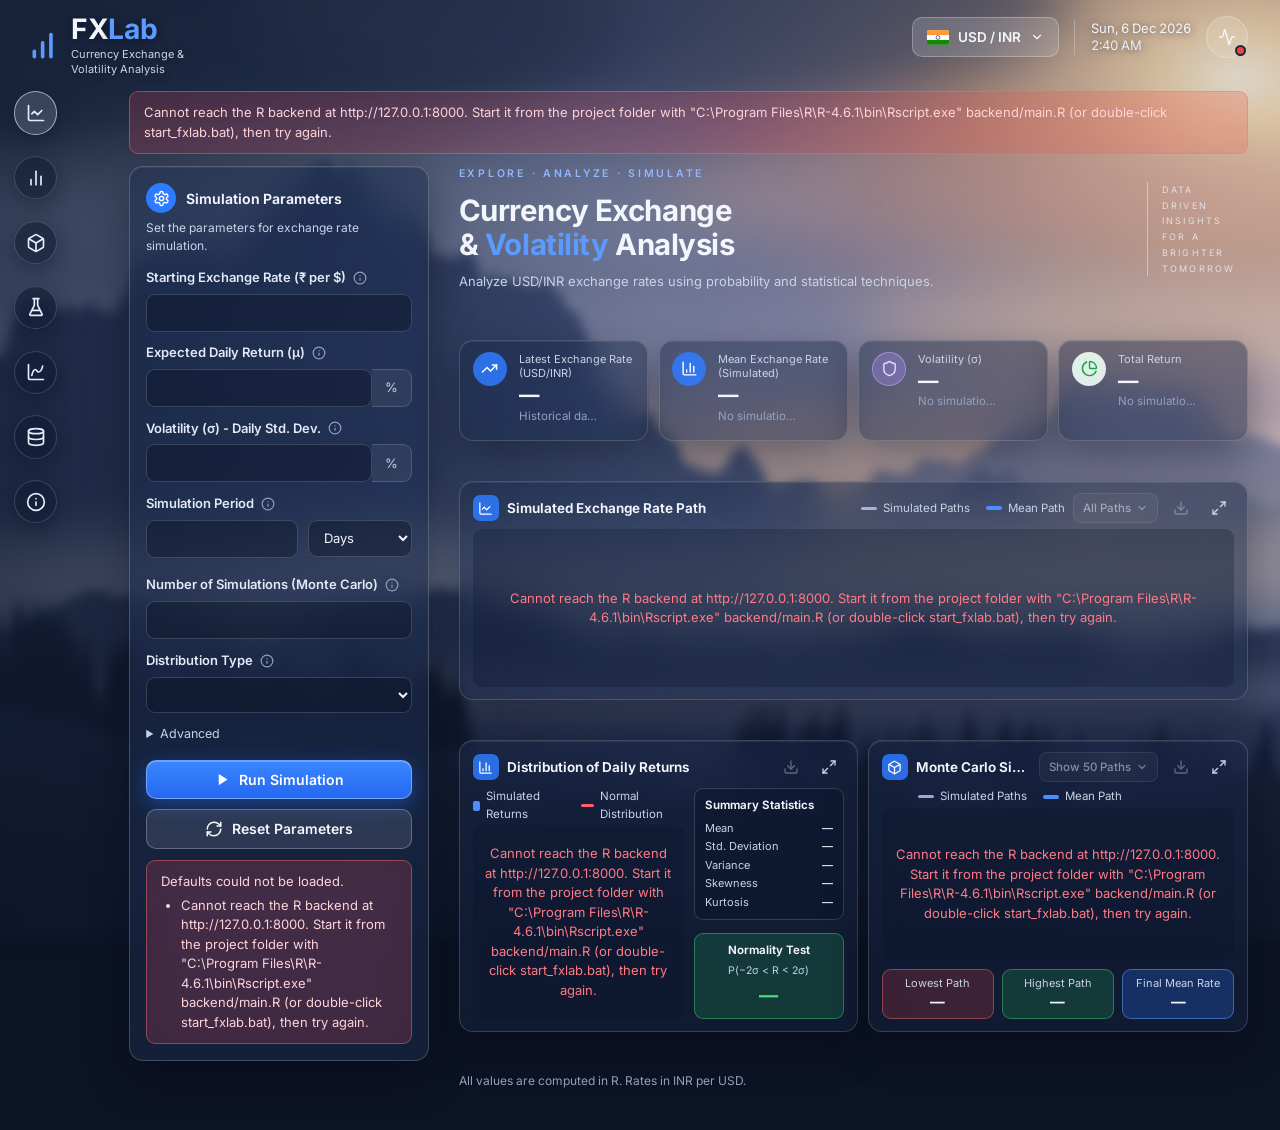
==== frontend/index.html @ 9099bd3c "first commit" ====
<!DOCTYPE html>
<html lang="en">
<head>
  <meta charset="utf-8">
  <meta name="viewport" content="width=device-width, initial-scale=1">
  <title>FXLab · USD/INR Analysis</title>
  <meta name="description" content="FXLab - Currency Exchange Rate and Volatility Analysis Using R">
  <link rel="preload" href="assets/fonts/inter-latin-wght-normal.woff2" as="font" type="font/woff2" crossorigin>
  <link rel="stylesheet" href="style.css">
</head>
<body>
  <div class="backdrop-scene" aria-hidden="true"></div>
  <a class="skip-link" href="#main">Skip to content</a>

  <!-- ===================== TOP BAR ===================== -->
  <header class="topbar">
    <a class="brand" href="#/dashboard" aria-label="FXLab dashboard">
      <svg class="icon brand-mark" aria-hidden="true"><use href="assets/icons.svg#i-chart-no-axes-column-increasing"/></svg>
      <span class="brand-text">
        <span class="brand-name">FX<span class="accent">Lab</span></span>
        <span class="brand-sub">Currency Exchange &amp;<br>Volatility Analysis</span>
      </span>
    </a>
    <div class="topbar-tools">
      <div class="popover-wrap">
        <button class="pill" type="button" id="pair-button" aria-expanded="false" aria-controls="pair-pop">
          <svg class="flag" viewBox="0 0 30 20" aria-hidden="true">
            <rect width="30" height="20" rx="2" fill="#fff"/><rect width="30" height="6.67" fill="#ff9933"/>
            <rect y="13.33" width="30" height="6.67" fill="#138808"/><circle cx="15" cy="10" r="2.6" fill="none" stroke="#000080" stroke-width="0.8"/>
          </svg>
          <span>USD / INR</span>
          <svg class="icon icon-sm" aria-hidden="true"><use href="assets/icons.svg#i-chevron-down"/></svg>
        </button>
        <div class="popover glass" id="pair-pop" hidden>
          <p class="popover-title">Currency pair: USD / INR</p>
          <p>FXLab analyses the U.S. dollar – Indian rupee rate (rupees per dollar). It is the only pair available.</p>
          <p id="pair-data-note">Data: FRED series DEXINUS (stored locally, not a live feed).</p>
          <a class="link" href="#/historical">Manage historical data →</a>
        </div>
      </div>
      <div class="clock" aria-label="Current date and time">
        <span id="clock-date">—</span>
        <span id="clock-time">—</span>
      </div>
      <div class="popover-wrap">
        <button class="avatar" type="button" id="status-button" aria-expanded="false" aria-controls="status-pop"
                aria-label="R backend status: checking">
          <svg class="icon" aria-hidden="true"><use href="assets/icons.svg#i-activity"/></svg>
          <span class="status-dot" aria-hidden="true"></span>
        </button>
        <div class="popover glass popover-right" id="status-pop" hidden>
          <p class="popover-title" id="status-title">Checking the R backend…</p>
          <p id="status-detail">All statistics are computed by R through the Plumber API.</p>
          <p class="popover-actions">
            <button class="btn btn-small" type="button" id="status-retry">Check again</button>
            <a class="link" href="/__docs__/" target="_blank" rel="noopener">API explorer</a>
          </p>
        </div>
      </div>
    </div>
  </header>

  <!-- ===================== FLOATING NAVIGATION RAIL ===================== -->
  <nav class="rail" id="app-nav" aria-label="Sections">
    <a class="rail-btn" href="#/dashboard" data-view="dashboard">
      <svg class="icon" aria-hidden="true"><use href="assets/icons.svg#i-chart-line"/></svg>
      <span class="rail-label">Exchange Rate Dashboard</span>
    </a>
    <a class="rail-btn" href="#/descriptive" data-view="descriptive distributions">
      <svg class="icon" aria-hidden="true"><use href="assets/icons.svg#i-chart-no-axes-column"/></svg>
      <span class="rail-label">Distribution Analysis</span>
    </a>
    <a class="rail-btn" href="#/monte-carlo" data-view="monte-carlo">
      <svg class="icon" aria-hidden="true"><use href="assets/icons.svg#i-box"/></svg>
      <span class="rail-label">Monte Carlo Simulation</span>
    </a>
    <a class="rail-btn" href="#/hypothesis" data-view="hypothesis">
      <svg class="icon" aria-hidden="true"><use href="assets/icons.svg#i-flask-conical"/></svg>
      <span class="rail-label">Hypothesis Testing</span>
    </a>
    <a class="rail-btn" href="#/regression" data-view="regression">
      <svg class="icon" aria-hidden="true"><use href="assets/icons.svg#i-chart-spline"/></svg>
      <span class="rail-label">Correlation &amp; Regression</span>
    </a>
    <a class="rail-btn" href="#/historical" data-view="historical">
      <svg class="icon" aria-hidden="true"><use href="assets/icons.svg#i-database"/></svg>
      <span class="rail-label">Historical Data</span>
    </a>
    <a class="rail-btn" href="#/about" data-view="about">
      <svg class="icon" aria-hidden="true"><use href="assets/icons.svg#i-info"/></svg>
      <span class="rail-label">About Project</span>
    </a>
  </nav>


  <main id="main" class="workspace" tabindex="-1">
    <div class="banner banner-error" id="global-banner" role="alert" hidden></div>

    <!-- ===================== DASHBOARD (reference composition) ===================== -->
    <section class="view view-dashboard" id="view-dashboard" data-title="Dashboard" hidden>
      <div class="hero">
        <div class="hero-text">
          <p class="eyebrow">Explore · Analyze · Simulate</p>
          <h1 class="hero-title">Currency Exchange<br>&amp; <span class="accent">Volatility</span> Analysis</h1>
          <p class="hero-sub">Analyze USD/INR exchange rates using probability and statistical techniques.</p>
        </div>
        <p class="tagline" aria-hidden="true"><span>Data</span><span>Driven</span><span>Insights</span><span>For a</span><span>Brighter</span><span>Tomorrow</span></p>
      </div>

      <!-- Simulation Parameters: part of this page only (inputs for POST /simulate). -->
      <section class="sim-params glass" id="sim-params" aria-labelledby="params-title">
        <div class="params-head">
          <span class="params-icon" aria-hidden="true"><svg class="icon"><use href="assets/icons.svg#i-settings"/></svg></span>
          <h2 id="params-title">Simulation Parameters</h2>
        </div>
        <p class="params-sub">Set the parameters for exchange rate simulation.</p>
        <form id="params-form" class="params-form" novalidate>
          <div class="field">
            <label for="sp-start_rate">Starting Exchange Rate (₹ per $)
              <button type="button" class="info" aria-label="About this input"
                      data-tip="USD/INR rate at day 0, in rupees per dollar. The default is the last observation in the dataset (not a live quote)."><svg class="icon" aria-hidden="true"><use href="assets/icons.svg#i-info"/></svg></button>
            </label>
            <input id="sp-start_rate" name="start_rate" type="number" step="any" min="0.0001" max="1000000" required>
          </div>
          <div class="field">
            <label for="sp-mu_daily_pct">Expected Daily Return (μ)
              <button type="button" class="info" aria-label="About this input"
                      data-tip="Drift of GBM in percent per trading day. The default is estimated from historical USD/INR log returns."><svg class="icon" aria-hidden="true"><use href="assets/icons.svg#i-info"/></svg></button>
            </label>
            <div class="input-group">
              <input id="sp-mu_daily_pct" name="mu_daily_pct" type="number" step="any" min="-5" max="5" required>
              <span class="suffix">%</span>
            </div>
          </div>
          <div class="field">
            <label for="sp-sigma_daily_pct">Volatility (σ) - Daily Std. Dev.
              <button type="button" class="info" aria-label="About this input"
                      data-tip="Standard deviation of daily log returns in percent per trading day (annualised volatility ≈ σ × √252)."><svg class="icon" aria-hidden="true"><use href="assets/icons.svg#i-info"/></svg></button>
            </label>
            <div class="input-group">
              <input id="sp-sigma_daily_pct" name="sigma_daily_pct" type="number" step="any" min="0" max="20" required>
              <span class="suffix">%</span>
            </div>
          </div>
          <div class="field">
            <label for="sp-period">Simulation Period
              <button type="button" class="info" aria-label="About this input"
                      data-tip="Length of each simulated path. One step is one trading day; weeks, months and years are converted to 5, 21 and 252 trading days."><svg class="icon" aria-hidden="true"><use href="assets/icons.svg#i-info"/></svg></button>
            </label>
            <div class="split">
              <input id="sp-period" name="period" type="number" step="1" min="1" max="1000" required>
              <label class="sr-only" for="sp-period_unit">Period unit</label>
              <select id="sp-period_unit" name="period_unit">
                <option value="1">Days</option>
                <option value="5">Weeks</option>
                <option value="21">Months</option>
                <option value="252">Years</option>
              </select>
            </div>
            <p class="field-hint" id="sp-period-hint"></p>
          </div>
          <div class="field">
            <label for="sp-n_paths">Number of Simulations (Monte Carlo)
              <button type="button" class="info" aria-label="About this input"
                      data-tip="Number of simulated paths (1–10,000). Every statistic uses all paths; days × paths may not exceed 5,000,000."><svg class="icon" aria-hidden="true"><use href="assets/icons.svg#i-info"/></svg></button>
            </label>
            <input id="sp-n_paths" name="n_paths" type="number" step="1" min="1" max="10000" required>
          </div>
          <div class="field">
            <label for="sp-model">Distribution Type
              <button type="button" class="info" aria-label="About this input"
                      data-tip="Distribution of the daily shocks Z in GBM: normal (classic), Student-t (heavy tails) or resampled historical USD/INR returns."><svg class="icon" aria-hidden="true"><use href="assets/icons.svg#i-info"/></svg></button>
            </label>
            <select id="sp-model" name="model"></select>
          </div>
          <div class="field" data-show-when="gbm_student_t" hidden>
            <label for="sp-t_df">Degrees of Freedom (Student-t)</label>
            <input id="sp-t_df" name="t_df" type="number" step="any" min="3" max="100">
          </div>
          <details class="advanced">
            <summary>Advanced</summary>
            <div class="field">
              <label for="sp-seed">Random Seed <span class="unit">optional, for reproducible results</span></label>
              <input id="sp-seed" name="seed" type="number" step="1" min="1" max="2147483647" placeholder="random">
            </div>
          </details>
          <div class="params-actions">
            <button class="btn btn-primary btn-block" type="submit">
              <svg class="icon" aria-hidden="true"><use href="assets/icons.svg#i-play"/></svg><span>Run Simulation</span>
            </button>
            <button class="btn btn-secondary btn-block" type="button" data-action="reset">
              <svg class="icon" aria-hidden="true"><use href="assets/icons.svg#i-refresh-cw"/></svg><span>Reset Parameters</span>
            </button>
          </div>
          <div class="params-message" id="params-message" aria-live="polite"></div>
        </form>
      </section>

      <div class="kpis" id="kpis" aria-live="polite">
        <article class="kpi glass" id="kpi-rate">
          <span class="kpi-icon tone-blue" aria-hidden="true"><svg class="icon"><use href="assets/icons.svg#i-trending-up"/></svg></span>
          <div class="kpi-body">
            <p class="kpi-label">Latest Exchange Rate (USD/INR)</p>
            <p class="kpi-value" data-kpi="value">—</p>
            <p class="kpi-sub" data-kpi="sub">Loading historical data…</p>
          </div>
          <svg class="spark" data-kpi="spark" viewBox="0 0 100 32" preserveAspectRatio="none" aria-hidden="true"></svg>
        </article>
        <article class="kpi glass" id="kpi-mean">
          <span class="kpi-icon tone-blue" aria-hidden="true"><svg class="icon"><use href="assets/icons.svg#i-chart-column"/></svg></span>
          <div class="kpi-body">
            <p class="kpi-label">Mean Exchange Rate (Simulated)</p>
            <p class="kpi-value" data-kpi="value">—</p>
            <p class="kpi-sub" data-kpi="sub">Run a simulation</p>
          </div>
          <svg class="spark" data-kpi="spark" viewBox="0 0 100 32" preserveAspectRatio="none" aria-hidden="true"></svg>
        </article>
        <article class="kpi glass" id="kpi-vol">
          <span class="kpi-icon tone-violet" aria-hidden="true"><svg class="icon"><use href="assets/icons.svg#i-shield"/></svg></span>
          <div class="kpi-body">
            <p class="kpi-label">Volatility (σ)</p>
            <p class="kpi-value" data-kpi="value">—</p>
            <p class="kpi-sub" data-kpi="sub">Run a simulation</p>
          </div>
          <svg class="spark" data-kpi="spark" viewBox="0 0 100 32" preserveAspectRatio="none" aria-hidden="true"></svg>
        </article>
        <article class="kpi glass" id="kpi-return">
          <span class="kpi-icon tone-green" aria-hidden="true"><svg class="icon"><use href="assets/icons.svg#i-chart-pie"/></svg></span>
          <div class="kpi-body">
            <p class="kpi-label">Total Return <span data-kpi="period"></span></p>
            <p class="kpi-value" data-kpi="value">—</p>
            <p class="kpi-sub" data-kpi="sub">Run a simulation</p>
          </div>
          <svg class="spark" data-kpi="spark" viewBox="0 0 100 32" preserveAspectRatio="none" aria-hidden="true"></svg>
        </article>
      </div>

      <section class="panel glass panel-main" id="panel-paths" aria-labelledby="paths-title">
        <header class="panel-head">
          <span class="panel-icon" aria-hidden="true"><svg class="icon"><use href="assets/icons.svg#i-chart-line"/></svg></span>
          <h2 id="paths-title">Simulated Exchange Rate Path</h2>
          <ul class="legend" aria-label="Legend">
            <li><span class="swatch swatch-line swatch-paths"></span>Simulated Paths</li>
            <li><span class="swatch swatch-line swatch-mean"></span>Mean Path</li>
          </ul>
          <label class="sr-only" for="paths-select">Paths drawn</label>
          <select class="chip-select" id="paths-select" disabled><option>All Paths</option></select>
          <button class="icon-btn" type="button" data-download="chart-paths" aria-label="Download chart as PNG" disabled>
            <svg class="icon" aria-hidden="true"><use href="assets/icons.svg#i-download"/></svg></button>
          <button class="icon-btn" type="button" data-expand="panel-paths" aria-label="Expand chart to full screen">
            <svg class="icon" aria-hidden="true"><use href="assets/icons.svg#i-maximize-2"/></svg></button>
        </header>
        <div class="panel-chart">
          <canvas id="chart-paths" role="img" aria-label="Simulated USD/INR paths and their mean path"></canvas>
          <div class="chart-state" data-state-for="chart-paths">Waiting for the R backend…</div>
        </div>
      </section>

      <div class="lower">
        <section class="panel glass panel-dist" id="panel-dist" aria-labelledby="dist-title">
          <header class="panel-head">
            <span class="panel-icon" aria-hidden="true"><svg class="icon"><use href="assets/icons.svg#i-chart-column"/></svg></span>
            <h2 id="dist-title">Distribution of Daily Returns</h2>
            <button class="icon-btn" type="button" data-download="chart-dist" aria-label="Download chart as PNG" disabled>
              <svg class="icon" aria-hidden="true"><use href="assets/icons.svg#i-download"/></svg></button>
            <button class="icon-btn" type="button" data-expand="panel-dist" aria-label="Expand panel to full screen">
              <svg class="icon" aria-hidden="true"><use href="assets/icons.svg#i-maximize-2"/></svg></button>
          </header>
          <div class="dist-body">
            <div class="dist-chart">
              <ul class="legend" aria-label="Legend">
                <li><span class="swatch swatch-bar"></span>Simulated Returns</li>
                <li><span class="swatch swatch-line swatch-normal"></span>Normal Distribution</li>
              </ul>
              <div class="panel-chart">
                <canvas id="chart-dist" role="img" aria-label="Histogram of simulated daily returns with a normal curve"></canvas>
                <div class="chart-state" data-state-for="chart-dist">Waiting for the R backend…</div>
              </div>
            </div>
            <div class="dist-side">
              <div class="stat-box" id="dist-stats">
                <p class="stat-box-title">Summary Statistics</p>
                <dl>
                  <div><dt>Mean</dt><dd data-stat="mean">—</dd></div>
                  <div><dt>Std. Deviation</dt><dd data-stat="sd">—</dd></div>
                  <div><dt>Variance</dt><dd data-stat="variance">—</dd></div>
                  <div><dt>Skewness</dt><dd data-stat="skewness">—</dd></div>
                  <div><dt>Kurtosis</dt><dd data-stat="kurtosis">—</dd></div>
                </dl>
              </div>
              <div class="stat-box stat-box-good" id="dist-normality">
                <p class="stat-box-title">Normality Test</p>
                <p class="stat-box-sub" data-stat="range">P(−2σ &lt; R &lt; 2σ)</p>
                <p class="stat-box-value" data-stat="share">—</p>
                <p class="stat-box-note" data-stat="note"></p>
              </div>
            </div>
          </div>
        </section>

        <section class="panel glass panel-mc" id="panel-mc" aria-labelledby="mc-title">
          <header class="panel-head">
            <span class="panel-icon" aria-hidden="true"><svg class="icon"><use href="assets/icons.svg#i-box"/></svg></span>
            <h2 id="mc-title">Monte Carlo Simulation</h2>
            <label class="sr-only" for="mc-paths-select">Paths shown</label>
            <select class="chip-select" id="mc-paths-select" disabled><option>Show 50 Paths</option></select>
            <button class="icon-btn" type="button" data-download="chart-mc" aria-label="Download chart as PNG" disabled>
              <svg class="icon" aria-hidden="true"><use href="assets/icons.svg#i-download"/></svg></button>
            <button class="icon-btn" type="button" data-expand="panel-mc" aria-label="Expand panel to full screen">
              <svg class="icon" aria-hidden="true"><use href="assets/icons.svg#i-maximize-2"/></svg></button>
          </header>
          <ul class="legend legend-inline" aria-label="Legend">
            <li><span class="swatch swatch-line swatch-paths"></span>Simulated Paths</li>
            <li><span class="swatch swatch-line swatch-mean"></span>Mean Path</li>
          </ul>
          <div class="panel-chart panel-chart-mc">
            <canvas id="chart-mc" role="img" aria-label="Sample of simulated paths with the 5–95% band and mean path"></canvas>
            <div class="chart-state" data-state-for="chart-mc">Waiting for the R backend…</div>
          </div>
          <div class="mc-cards">
            <div class="mc-card tone-red"><p>Lowest Path</p><p class="mc-value" data-mc="low">—</p></div>
            <div class="mc-card tone-green"><p>Highest Path</p><p class="mc-value" data-mc="high">—</p></div>
            <div class="mc-card tone-blue"><p>Final Mean Rate</p><p class="mc-value" data-mc="mean">—</p></div>
          </div>
        </section>
      </div>
      <p class="footnote" id="dash-footnote">All values are computed in R. Rates in INR per USD.</p>
    </section>

    <!-- ===================== DISTRIBUTION ANALYSIS: DESCRIPTIVE STATISTICS ===================== -->
    <section class="view" id="view-descriptive" data-title="Descriptive Statistics" hidden>
      <header class="page-head">
        <p class="eyebrow">Analyze · Distribution</p>
        <h1 class="page-title">Descriptive <span class="accent">Statistics</span></h1>
        <p class="page-sub">Measures of centre, spread and shape. Variance and standard deviation are <strong>sample</strong>
          statistics (divisor n − 1). Quantiles use R's default (type 7).</p>
      </header>
      <nav class="tabs" aria-label="Distribution analysis">
        <a href="#/descriptive" aria-current="page">Descriptive Statistics</a>
        <a href="#/distributions">Probability Distributions</a>
      </nav>
      <form class="panel glass form-grid" id="desc-form" novalidate>
        <fieldset class="field full">
          <legend>Data source</legend>
          <label class="inline"><input type="radio" name="source" value="historical" checked> Historical USD/INR data</label>
          <label class="inline"><input type="radio" name="source" value="custom"> Enter my own numbers</label>
        </fieldset>
        <div class="field" data-source="historical">
          <label for="desc-variable">Variable</label>
          <select id="desc-variable" name="variable">
            <option value="log_return">Daily log return (%)</option>
            <option value="simple_return">Daily simple return (%)</option>
            <option value="level">Exchange-rate level (INR per USD)</option>
          </select>
        </div>
        <div class="field" data-source="historical">
          <label for="desc-start_date">Start date</label>
          <input id="desc-start_date" name="start_date" type="date">
        </div>
        <div class="field" data-source="historical">
          <label for="desc-end_date">End date</label>
          <input id="desc-end_date" name="end_date" type="date">
        </div>
        <div class="field full" data-source="custom" hidden>
          <label for="desc-values">Values <span class="unit">separated by commas, spaces or new lines</span></label>
          <textarea id="desc-values" name="values" rows="4" placeholder="e.g. 83.1, 83.4, 83.2, 83.9, 84.0"></textarea>
        </div>
        <div class="field" data-source="custom" hidden>
          <label for="desc-data_type">The values are</label>
          <select id="desc-data_type" name="data_type">
            <option value="sample">A sample of numbers</option>
            <option value="prices">Prices / exchange rates in time order</option>
          </select>
        </div>
        <div class="actions full">
          <button class="btn btn-primary" type="submit">Calculate statistics</button>
        </div>
      </form>
      <div class="results" id="desc-results" aria-live="polite">
        <div class="empty">Choose the data and click <strong>Calculate statistics</strong>.</div>
      </div>
    </section>

    <!-- ===================== DISTRIBUTION ANALYSIS: PROBABILITY DISTRIBUTIONS ===================== -->
    <section class="view" id="view-distributions" data-title="Probability Distributions" hidden>
      <header class="page-head">
        <p class="eyebrow">Analyze · Distribution</p>
        <h1 class="page-title">Probability <span class="accent">Distributions</span></h1>
        <p class="page-sub">Density or mass function, cumulative distribution, quantiles and moments, plus a random sample
          drawn in R to compare with theory (Law of Large Numbers).</p>
      </header>
      <nav class="tabs" aria-label="Distribution analysis">
        <a href="#/descriptive">Descriptive Statistics</a>
        <a href="#/distributions" aria-current="page">Probability Distributions</a>
      </nav>
      <form class="panel glass form-grid" id="dist-form" novalidate>
        <div class="field">
          <label for="dist-distribution">Distribution</label>
          <select id="dist-distribution" name="distribution"></select>
        </div>
        <div class="field-group full" id="dist-params"></div>
        <div class="field">
          <label for="dist-query_type">Probability to calculate</label>
          <select id="dist-query_type" name="query_type">
            <option value="less_equal">P(X ≤ a)</option>
            <option value="greater">P(X &gt; a)</option>
            <option value="between">P(a ≤ X ≤ b)</option>
          </select>
        </div>
        <div class="field">
          <label for="dist-query_a">a</label>
          <input id="dist-query_a" name="query.a" type="number" step="any" value="1">
        </div>
        <div class="field" id="dist-b-field">
          <label for="dist-query_b">b</label>
          <input id="dist-query_b" name="query.b" type="number" step="any" value="2">
        </div>
        <div class="field">
          <label for="dist-quantile_p">Quantile for probability p <span class="unit">0 &lt; p &lt; 1</span></label>
          <input id="dist-quantile_p" name="quantile_p" type="number" step="any" min="0.0001" max="0.9999" value="0.95">
        </div>
        <div class="field">
          <label for="dist-sample_size">Random sample size <span class="unit">1–100,000</span></label>
          <input id="dist-sample_size" name="sample_size" type="number" step="1" min="1" max="100000" value="1000">
        </div>
        <div class="field">
          <label for="dist-seed">Random seed <span class="unit">optional</span></label>
          <input id="dist-seed" name="seed" type="number" step="1" min="1" max="2147483647" value="2026">
        </div>
        <div class="actions full">
          <button class="btn btn-primary" type="submit">Calculate</button>
        </div>
      </form>
      <div class="results" id="dist-results" aria-live="polite">
        <div class="empty">Choose a distribution and click <strong>Calculate</strong>.</div>
      </div>
    </section>

    <!-- ===================== MONTE CARLO (detailed) ===================== -->
    <section class="view" id="view-monte-carlo" data-title="Monte Carlo Simulation" hidden>
      <header class="page-head">
        <p class="eyebrow">Simulate · Monte Carlo</p>
        <h1 class="page-title">Monte Carlo <span class="accent">Simulation</span></h1>
        <p class="page-sub">A detailed look at the current simulation: percentile bands, the distribution of the final
          rate against exact GBM theory, threshold probabilities and convergence. Every statistic uses <strong>all</strong>
          paths.</p>
      </header>
      <form class="panel glass mc-toolbar" id="mc-form" novalidate>
        <p class="mc-params" id="mc-params" aria-live="polite">No simulation yet.</p>
        <div class="form-grid">
          <div class="field">
            <label for="mc-paths-drawn">Paths drawn on the chart</label>
            <select id="mc-paths-drawn" name="paths_drawn" disabled><option>—</option></select>
          </div>
          <div class="field">
            <label for="mc-threshold">Threshold rate <span class="unit">INR per USD</span></label>
            <input id="mc-threshold" name="threshold" type="number" step="any" min="0.0001" required>
          </div>
          <div class="actions">
            <button class="btn btn-primary" type="submit">Calculate probabilities</button>
          </div>
        </div>
        <p class="form-note">The simulation inputs (starting rate, drift, volatility, period, number of paths, distribution,
          seed) are set in <strong>Simulation Parameters</strong> on the <a class="link" href="#/dashboard">Exchange Rate
          Dashboard</a>. The threshold probabilities are computed by R for the same simulation (same inputs and seed).</p>
      </form>
      <div class="results" id="mc-results" aria-live="polite">
        <div class="empty">Waiting for the current simulation from R…</div>
      </div>
    </section>

    <!-- ===================== HYPOTHESIS TESTING ===================== -->
    <section class="view" id="view-hypothesis" data-title="Hypothesis Testing" hidden>
      <header class="page-head">
        <p class="eyebrow">Analyze · Inference</p>
        <h1 class="page-title">Hypothesis <span class="accent">Testing</span></h1>
        <p class="page-sub">Formal tests on USD/INR returns or your own data. "Fail to reject H<sub>0</sub>" means the data do
          not provide enough evidence against H<sub>0</sub>; it never proves that H<sub>0</sub> is true.</p>
      </header>
      <form class="panel glass form-grid" id="hyp-form" novalidate>
        <div class="field">
          <label for="hyp-test">Test</label>
          <select id="hyp-test" name="test">
            <option value="one_sample_t">One-sample t-test for the mean</option>
            <option value="confidence_interval">Confidence intervals (mean, variance, SD)</option>
            <option value="normality">Normality (Shapiro-Wilk, Jarque-Bera)</option>
            <option value="two_sample_t">Two-sample Welch t-test (compare means)</option>
            <option value="variance_equality">Equal variances (F-test, Brown-Forsythe)</option>
            <option value="autocorrelation">Autocorrelation (Ljung-Box)</option>
          </select>
        </div>
        <div class="field">
          <label for="hyp-alpha">Significance level α</label>
          <select id="hyp-alpha" name="alpha" data-number>
            <option value="0.01">0.01 (99% confidence)</option>
            <option value="0.05" selected>0.05 (95% confidence)</option>
            <option value="0.1">0.10 (90% confidence)</option>
          </select>
        </div>
        <fieldset class="field full">
          <legend>Data source</legend>
          <label class="inline"><input type="radio" name="source" value="historical" checked> Historical USD/INR data</label>
          <label class="inline"><input type="radio" name="source" value="custom"> Enter my own numbers</label>
        </fieldset>
        <div class="field" data-source="historical">
          <label for="hyp-variable">Variable</label>
          <select id="hyp-variable" name="variable">
            <option value="log_return">Daily log return (%)</option>
            <option value="simple_return">Daily simple return (%)</option>
            <option value="level">Exchange-rate level (not recommended)</option>
          </select>
        </div>
        <div class="field" data-source="historical">
          <label for="hyp-start_date">Start date</label>
          <input id="hyp-start_date" name="start_date" type="date">
        </div>
        <div class="field" data-source="historical">
          <label for="hyp-end_date">End date</label>
          <input id="hyp-end_date" name="end_date" type="date">
        </div>
        <div class="field" data-source="historical" data-tests="two_sample_t variance_equality">
          <label for="hyp-split_date">Split date <span class="unit">group 2 starts here</span></label>
          <input id="hyp-split_date" name="split_date" type="date" value="2021-01-01">
        </div>
        <div class="field full" data-source="custom" hidden>
          <label for="hyp-values">Sample <span id="hyp-values-label-suffix">values</span> <span class="unit">commas, spaces or new lines</span></label>
          <textarea id="hyp-values" name="values" rows="3" placeholder="e.g. 0.12, -0.05, 0.31, 0.02, -0.11, 0.08"></textarea>
        </div>
        <div class="field full" data-source="custom" data-tests="two_sample_t variance_equality" hidden>
          <label for="hyp-values2">Sample 2 values</label>
          <textarea id="hyp-values2" name="values2" rows="3"></textarea>
        </div>
        <div class="field" data-tests="one_sample_t">
          <label for="hyp-mu0">Hypothesised mean μ<sub>0</sub></label>
          <input id="hyp-mu0" name="mu0" type="number" step="any" value="0">
        </div>
        <div class="field" data-tests="one_sample_t two_sample_t">
          <label for="hyp-alternative">Alternative hypothesis</label>
          <select id="hyp-alternative" name="alternative">
            <option value="two.sided">Two-sided (≠)</option>
            <option value="greater">Greater than (&gt;)</option>
            <option value="less">Less than (&lt;)</option>
          </select>
        </div>
        <div class="field" data-tests="autocorrelation">
          <label for="hyp-lag">Ljung-Box lag <span class="unit">1–50</span></label>
          <input id="hyp-lag" name="lag" type="number" step="1" min="1" max="50" value="10">
        </div>
        <div class="actions full">
          <button class="btn btn-primary" type="submit">Run test</button>
        </div>
      </form>
      <div class="results" id="hyp-results" aria-live="polite">
        <div class="empty">Choose a test and click <strong>Run test</strong>.</div>
      </div>
    </section>

    <!-- ===================== CORRELATION & REGRESSION ===================== -->
    <section class="view" id="view-regression" data-title="Correlation and Regression" hidden>
      <header class="page-head">
        <p class="eyebrow">Analyze · Relationships</p>
        <h1 class="page-title">Correlation &amp; <span class="accent">Regression</span></h1>
        <p class="page-sub">Simple linear regression y = b<sub>0</sub> + b<sub>1</sub>x + e fitted by ordinary least squares in
          R, with Pearson and Spearman correlation and residual diagnostics. Association is not causation.</p>
      </header>
      <form class="panel glass form-grid" id="reg-form" novalidate>
        <div class="field full">
          <label for="reg-model">Model</label>
          <select id="reg-model" name="model">
            <option value="returns_vs_dollar_index">USD/INR daily returns vs Broad U.S. Dollar Index daily returns (FRED)</option>
            <option value="time_trend">USD/INR level vs time (linear trend)</option>
            <option value="custom">My own paired data (x, y)</option>
          </select>
        </div>
        <div class="field" data-models="returns_vs_dollar_index time_trend">
          <label for="reg-start_date">Start date</label>
          <input id="reg-start_date" name="start_date" type="date">
        </div>
        <div class="field" data-models="returns_vs_dollar_index time_trend">
          <label for="reg-end_date">End date</label>
          <input id="reg-end_date" name="end_date" type="date">
        </div>
        <div class="field" data-models="custom" hidden>
          <label for="reg-x_label">x label</label>
          <input id="reg-x_label" name="x_label" type="text" maxlength="60" placeholder="x">
        </div>
        <div class="field" data-models="custom" hidden>
          <label for="reg-y_label">y label</label>
          <input id="reg-y_label" name="y_label" type="text" maxlength="60" placeholder="y">
        </div>
        <div class="field full" data-models="custom" hidden>
          <label for="reg-x">x values</label>
          <textarea id="reg-x" name="x" rows="3" placeholder="e.g. 1, 2, 3, 4, 5, 6"></textarea>
        </div>
        <div class="field full" data-models="custom" hidden>
          <label for="reg-y">y values <span class="unit">same number of values as x, in the same order</span></label>
          <textarea id="reg-y" name="y" rows="3" placeholder="e.g. 2.1, 3.9, 6.2, 8.1, 9.8, 12.2"></textarea>
        </div>
        <div class="field">
          <label for="reg-alpha">Significance level α</label>
          <select id="reg-alpha" name="alpha" data-number>
            <option value="0.01">0.01</option>
            <option value="0.05" selected>0.05</option>
            <option value="0.1">0.10</option>
          </select>
        </div>
        <div class="actions full">
          <button class="btn btn-primary" type="submit">Fit model</button>
        </div>
      </form>
      <div class="results" id="reg-results" aria-live="polite">
        <div class="empty">Choose a model and click <strong>Fit model</strong>.</div>
      </div>
    </section>

    <!-- ===================== HISTORICAL DATA ===================== -->
    <section class="view" id="view-historical" data-title="Historical Data" hidden>
      <header class="page-head">
        <p class="eyebrow">Explore · Historical Data</p>
        <h1 class="page-title">Historical <span class="accent">Analysis</span></h1>
        <p class="page-sub">Levels, daily log returns and rolling volatility of USD/INR. Choose a date window, or upload your
          own CSV file (format <code>Date,USDINR</code>, dates as YYYY-MM-DD).</p>
      </header>
      <form class="panel glass form-grid" id="hist-form" novalidate>
        <div class="field">
          <label for="hist-start_date">Start date</label>
          <input id="hist-start_date" name="start_date" type="date">
        </div>
        <div class="field">
          <label for="hist-end_date">End date</label>
          <input id="hist-end_date" name="end_date" type="date">
        </div>
        <div class="actions">
          <button class="btn btn-primary" type="submit">Analyse window</button>
          <button class="btn btn-secondary" type="button" data-action="full">Full dataset</button>
        </div>
      </form>
      <form class="panel glass" id="upload-form" novalidate>
        <h2 class="panel-title">Use your own data</h2>
        <p class="hint">CSV with a header row <code>Date,USDINR</code>; one row per date; positive rates in INR per USD.
          Blank or <code>NA</code> values mark days without a rate and are excluded (never filled in). FRED downloads
          (<code>observation_date,DEXINUS</code>) are accepted. Maximum 5 MB.</p>
        <div class="upload-row">
          <label class="sr-only" for="upload-file">CSV file</label>
          <input id="upload-file" name="file" type="file" accept=".csv,text/csv">
          <button class="btn btn-primary" type="submit">
            <svg class="icon" aria-hidden="true"><use href="assets/icons.svg#i-upload"/></svg><span>Upload and validate</span></button>
          <button class="btn btn-secondary" type="button" data-action="reset-data">Use bundled FRED data</button>
        </div>
        <div id="upload-message" aria-live="polite"></div>
      </form>
      <div class="results" id="hist-results" aria-live="polite">
        <div class="empty">Loading historical data from R…</div>
      </div>
    </section>

    <!-- ===================== ABOUT ===================== -->
    <section class="view prose" id="view-about" data-title="About Project" hidden>
      <header class="page-head">
        <p class="eyebrow">About · FXLab</p>
        <h1 class="page-title">About the <span class="accent">Project</span></h1>
        <p class="page-sub">FXLab is a Probability and Statistics project that studies how the U.S. dollar – Indian rupee
          exchange rate moves, how volatile it is, and how probability models can describe its future.</p>
      </header>
      <div class="about-grid">
        <div class="panel glass">
          <h2>How it works</h2>
          <ol>
            <li>You choose an analysis and its inputs in this web page (HTML, CSS, JavaScript).</li>
            <li>The page sends a JSON request to the R backend, an <strong>R Plumber</strong> API running on your computer.</li>
            <li>R validates the request and performs every statistical calculation.</li>
            <li>R returns structured JSON; the page draws tables and charts from it (Chart.js). The browser never computes statistics.</li>
          </ol>
          <p>The status button (top right) shows whether the R backend is reachable. The API can also be explored at
            <a href="/__docs__/">/__docs__/</a> while the backend is running.</p>
        </div>
        <div class="panel glass">
          <h2>Data</h2>
          <p>USD/INR: FRED series <a href="https://fred.stlouisfed.org/series/DEXINUS" rel="noopener" target="_blank">DEXINUS</a>
            (Indian rupees per U.S. dollar, noon buying rates in New York; Board of Governors of the Federal Reserve System,
            H.10 release). Broad dollar strength: FRED series
            <a href="https://fred.stlouisfed.org/series/DTWEXBGS" rel="noopener" target="_blank">DTWEXBGS</a>
            (Nominal Broad U.S. Dollar Index). The files are stored locally in <code>data/</code>; the app does not fetch live
            rates, so the latest value is always labelled with its date and is <em>not</em> a live quote. Days without a
            published rate (holidays) are excluded and counted, never filled in.</p>
        </div>
        <div class="panel glass">
          <h2>Methods and formulas</h2>
          <ul>
            <li>Log return: r<sub>t</sub> = 100 · ln(S<sub>t</sub> / S<sub>t−1</sub>) %; simple return: R<sub>t</sub> = 100 · (S<sub>t</sub> / S<sub>t−1</sub> − 1) %.</li>
            <li>Sample variance s² = Σ(x − x̄)² / (n − 1); skewness m<sub>3</sub>/m<sub>2</sub><sup>3/2</sup>; kurtosis m<sub>4</sub>/m<sub>2</sub>² (normal = 3).</li>
            <li>Volatility = SD of daily log returns; annualised volatility = daily SD × √252.</li>
            <li>GBM: S<sub>t+Δt</sub> = S<sub>t</sub> · exp[(μ − σ²/2)Δt + σ√Δt · Z], Δt = 1 trading day, so E[S<sub>T</sub>] = S<sub>0</sub>e<sup>μT</sup>.</li>
            <li>Monte Carlo standard error of the mean = SD / √N; probability intervals use the Wilson score method.</li>
            <li>Tests: Student and Welch t-tests, chi-square and F intervals/tests, Brown-Forsythe, Jarque-Bera, Shapiro-Wilk, Ljung-Box, Newey-West robust mean test.</li>
            <li>Regression: OLS with classical and HC1 (heteroskedasticity-robust) standard errors, Durbin-Watson and Breusch-Pagan diagnostics.</li>
          </ul>
        </div>
        <div class="panel glass">
          <h2>Assumptions and limitations</h2>
          <ul>
            <li>GBM assumes constant drift and volatility and independent shocks. Real USD/INR returns have heavier tails and
              volatility clustering, and the Reserve Bank of India intervenes in the market. Simulations are illustrations,
              not forecasts.</li>
            <li>Annualising with √252 assumes roughly uncorrelated daily returns and 252 trading days per year.</li>
            <li>With thousands of observations, tests detect even tiny effects: always judge practical size as well as p-values.</li>
            <li>A regression of the exchange-rate level on time is descriptive only: levels are non-stationary, so its
              standard errors are not reliable.</li>
          </ul>
        </div>
        <div class="panel glass">
          <h2>Credits</h2>
          <p>Statistics: R and Plumber. Charts: Chart.js (MIT). Icons: Lucide (ISC). Font: Inter (SIL Open Font Licence).
            Background: original generated artwork. Data: FRED, Federal Reserve Bank of St. Louis.</p>
        </div>
      </div>
    </section>
  </main>

  <script src="assets/vendor/chart.umd.min.js"></script>
  <script src="js/config.js"></script>
  <script src="js/format.js"></script>
  <script src="js/api.js"></script>
  <script src="js/ui.js"></script>
  <script src="js/charts.js"></script>
  <script src="js/sim-params.js"></script>
  <script src="js/sections/dashboard.js"></script>
  <script src="js/sections/historical.js"></script>
  <script src="js/sections/descriptive.js"></script>
  <script src="js/sections/distributions.js"></script>
  <script src="js/sections/montecarlo.js"></script>
  <script src="js/sections/hypothesis.js"></script>
  <script src="js/sections/regression.js"></script>
  <script src="js/app.js"></script>
</body>
</html>
---- frontend/style.css ----
/* =============================================================================
   FXLab - "glass over mountains" theme, recreating the reference design
   (frontend/assets/fxlab-reference.png).
   Structure: 1 tokens · 2 base · 3 background · 4 top bar · 5 rail · 6 simulation parameters
   · 7 workspace & hero · 8 KPI cards · 9 panels & charts · 10 analysis pages
   · 11 shared components · 12 responsive · 13 motion.
   Charts read the --series-* / chart tokens at render time (js/charts.js).
   ============================================================================= */

@font-face {
  font-family: "Inter"; font-style: normal; font-weight: 100 900; font-display: swap;
  src: url(assets/fonts/inter-latin-wght-normal.woff2) format("woff2");
  unicode-range: U+0000-00FF, U+0131, U+0152-0153, U+02BB-02BC, U+02C6, U+02DA, U+02DC, U+0304, U+0308, U+0329,
                 U+2000-206F, U+20AC, U+2122, U+2191, U+2193, U+2212, U+2215, U+FEFF, U+FFFD;
}
@font-face {
  font-family: "Inter"; font-style: normal; font-weight: 100 900; font-display: swap;
  src: url(assets/fonts/inter-latin-ext-wght-normal.woff2) format("woff2");
  unicode-range: U+0100-02BA, U+02BD-02C5, U+02C7-02CC, U+02CE-02D7, U+02DD-02FF, U+0304, U+0308, U+0329,
                 U+1D00-1DBF, U+1E00-1E9F, U+1EF2-1EFF, U+2020, U+20A0-20AB, U+20AD-20C0, U+2113, U+2C60-2C7F, U+A720-A7FF;
}
@font-face {
  font-family: "Inter"; font-style: normal; font-weight: 100 900; font-display: swap;
  src: url(assets/fonts/inter-greek-wght-normal.woff2) format("woff2");
  unicode-range: U+0370-0377, U+037A-037F, U+0384-038A, U+038C, U+038E-03A1, U+03A3-03FF;
}

/* ---- 1. Tokens ------------------------------------------------------------- */
:root {
  color-scheme: dark;
  --font: "Inter", system-ui, -apple-system, "Segoe UI", Roboto, sans-serif;

  --page: #0c1324;
  --text: #f3f6fc;
  --text-2: #c9d3e6;
  --muted: #93a1bd;
  --accent: #2f7bff;          /* primary action, active navigation */
  --accent-2: #5b9bff;        /* highlight text ("Volatility") */
  --accent-soft: rgba(47, 123, 255, 0.22);
  --eyebrow: #8fb8ff;
  --focus: #9cc2ff;

  --glass: rgba(26, 38, 64, 0.46);
  --glass-strong: rgba(18, 28, 50, 0.62);
  --glass-inner: rgba(10, 18, 36, 0.38);
  --glass-border: rgba(255, 255, 255, 0.16);
  --glass-border-strong: rgba(255, 255, 255, 0.26);
  --glass-blur: blur(18px) saturate(125%);
  --shadow: 0 14px 40px rgba(4, 9, 22, 0.38), inset 0 1px 0 rgba(255, 255, 255, 0.07);
  --radius: 14px;
  --radius-sm: 9px;

  --good: #4ade80;
  --good-bg: rgba(34, 197, 94, 0.18);
  --good-border: rgba(74, 222, 128, 0.42);
  --bad: #ff7a85;
  --bad-bg: rgba(239, 68, 68, 0.2);
  --bad-border: rgba(248, 113, 113, 0.45);
  --warn: #fcd38a;
  --warn-bg: rgba(245, 158, 11, 0.16);
  --warn-border: rgba(252, 211, 138, 0.38);
  --violet: #a78bfa;

  /* chart tokens */
  --series-1: #4c8dff;                       /* bars, primary series, mean path */
  --series-1-soft: rgba(76, 141, 255, 0.28);
  --series-1-softer: rgba(76, 141, 255, 0.14);
  --series-2: #ff5d6c;                       /* reference / theory curves (red, as in the design) */
  --series-2-soft: rgba(255, 93, 108, 0.25);
  --series-3: #34d399;
  --path-line: rgba(196, 218, 255, 0.28);     /* individual simulated paths */
  --grid: rgba(255, 255, 255, 0.08);
  --axis: rgba(255, 255, 255, 0.18);
  --surface: #13203a;                         /* tooltip text / marker rings */

  /* layout */
  /* The brand block (top left) grows with the window width; the dashboard's top line (rail,
     Simulation Parameters panel, "Explore · Analyze · Simulate") always starts below it. */
  --brand-top: clamp(10px, 1.6vh, 18px);
  --brand-name-size: clamp(24px, 2.2vw, 34px);
  --brand-sub-size: clamp(11px, 0.85vw, 13.5px);
  --brand-bottom: calc(var(--brand-top) + var(--brand-name-size) * 1.1 + 2px + var(--brand-sub-size) * 1.35 * 2);
  --top-pad: max(clamp(78px, 9.4vh, 104px), calc(var(--brand-bottom) + clamp(12px, 1.6vh, 20px)));
  --rail-left: clamp(10px, 1.1vw, 20px);
  --rail-btn: clamp(40px, 4.8vh, 50px);
  --rail-gap: clamp(9px, 2.4vh, 24px);
  --params-left: clamp(84px, 10.1vw, 196px);
  --params-width: clamp(300px, 21.5vw, 404px);
  --page-left: calc(var(--rail-left) + var(--rail-btn) + clamp(24px, 3vw, 56px));
  --page-right: clamp(16px, 2.5vw, 48px);
  --row-gap: clamp(8px, 1.2vh, 14px);   /* one vertical rhythm for the dashboard rows */
}

/* ---- 2. Base --------------------------------------------------------------- */
*, *::before, *::after { box-sizing: border-box; }
html, body { margin: 0; }
html { background: var(--page); }
body {
  font-family: var(--font);
  font-size: 14px;
  line-height: 1.5;
  color: var(--text);
  background: transparent;             /* the scene layer shows through; html keeps a fallback colour */
  min-height: 100vh;
  overflow-x: hidden;
  -webkit-font-smoothing: antialiased;
}
a { color: var(--accent-2); }
code { font-size: 0.92em; background: rgba(255, 255, 255, 0.08); padding: 1px 5px; border-radius: 4px; }
:focus-visible { outline: 2px solid var(--focus); outline-offset: 2px; }
[hidden] { display: none !important; }
.sr-only { position: absolute; width: 1px; height: 1px; overflow: hidden; clip: rect(0 0 0 0); white-space: nowrap; }
.skip-link { position: absolute; left: -999px; top: 8px; background: var(--glass-strong); color: var(--text); padding: 8px 12px; z-index: 60; border-radius: 8px; }
.skip-link:focus { left: 8px; }
.icon { width: 18px; height: 18px; fill: none; stroke: currentColor; stroke-width: 2; stroke-linecap: round; stroke-linejoin: round; flex: none; }
.icon-sm { width: 14px; height: 14px; }
.accent { color: var(--accent-2); }

.glass {
  background: var(--glass);
  border: 1px solid var(--glass-border);
  border-radius: var(--radius);
  box-shadow: var(--shadow);
  -webkit-backdrop-filter: var(--glass-blur);
  backdrop-filter: var(--glass-blur);
}

/* ---- 3. Background (blurred scene; foreground stays sharp) ------------------- */
.backdrop-scene {
  position: fixed;
  inset: -40px;                                  /* hides the blurred edges */
  z-index: -2;
  background: #2a3550 url(assets/background.svg) center / cover no-repeat;
  filter: blur(6px) saturate(110%);
  transform: translateZ(0);
}
.backdrop-scene::after {
  content: "";
  position: absolute;
  inset: 0;
  background:
    linear-gradient(90deg, rgba(9, 15, 31, 0.34) 0%, rgba(9, 15, 31, 0.12) 45%, rgba(9, 15, 31, 0.04) 100%),
    linear-gradient(180deg, rgba(9, 15, 31, 0.1) 0%, rgba(9, 15, 31, 0) 40%, rgba(9, 15, 31, 0.32) 100%);
}

/* ---- 4. Top bar -------------------------------------------------------------- */
.topbar {
  position: absolute;
  top: 0; left: 0; right: 0;
  z-index: 30;
  display: flex;
  align-items: flex-start;
  justify-content: space-between;
  padding: var(--brand-top) var(--page-right) 0 clamp(16px, 2vw, 30px);
  pointer-events: none;
}
.topbar > * { pointer-events: auto; }
.brand { display: flex; align-items: center; gap: 12px; color: var(--text); text-decoration: none; }
.brand-mark { width: clamp(28px, 2.6vw, 38px); height: clamp(28px, 2.6vw, 38px); color: var(--accent-2); stroke-width: 2.6; }
.brand-text { display: flex; flex-direction: column; }
.brand-name { font-size: var(--brand-name-size); font-weight: 700; letter-spacing: -0.01em; line-height: 1.1; }
.brand-name .accent { color: var(--accent-2); }
.brand-sub { font-size: var(--brand-sub-size); color: var(--text-2); line-height: 1.35; margin-top: 2px; }

.topbar-tools { display: flex; align-items: center; gap: clamp(10px, 1.2vw, 20px); margin-top: 2px; }
.pill {
  display: inline-flex; align-items: center; gap: 9px;
  height: 40px; padding: 0 14px;
  font: 600 13.5px var(--font); color: var(--text);
  background: rgba(240, 244, 252, 0.16); border: 1px solid var(--glass-border-strong); border-radius: 10px;
  -webkit-backdrop-filter: var(--glass-blur); backdrop-filter: var(--glass-blur);
  cursor: pointer;
}
.pill:hover { background: rgba(240, 244, 252, 0.24); }
.flag { width: 22px; height: 15px; border-radius: 2px; }
.clock { display: flex; flex-direction: column; padding-left: clamp(10px, 1.2vw, 20px); border-left: 1px solid var(--glass-border-strong);
  font-size: 13px; line-height: 1.35; color: var(--text); font-variant-numeric: tabular-nums; }
.clock #clock-time { color: #e8eef9; }
.clock, .brand { text-shadow: 0 1px 8px rgba(5, 10, 25, 0.6); }   /* legible over the bright sunset glow */
.avatar {
  position: relative;
  display: grid; place-items: center;
  width: 42px; height: 42px; border-radius: 50%;
  color: var(--text); background: rgba(240, 244, 252, 0.14); border: 1px solid var(--glass-border-strong);
  -webkit-backdrop-filter: var(--glass-blur); backdrop-filter: var(--glass-blur);
  cursor: pointer;
}
.avatar:hover { background: rgba(240, 244, 252, 0.24); }
.status-dot { position: absolute; right: 1px; bottom: 1px; width: 11px; height: 11px; border-radius: 50%;
  background: var(--muted); border: 2px solid #1a2540; }
.is-online .status-dot { background: var(--good); }
.is-offline .status-dot { background: #ef4444; }

.popover-wrap { position: relative; }
.popover {
  position: absolute; top: calc(100% + 10px); left: 0; z-index: 40;
  width: 300px; padding: 14px 16px;
  background: var(--glass-strong); font-size: 13px; color: var(--text-2);
}
.popover-right { left: auto; right: 0; }
.popover p { margin: 0 0 8px; }
.popover-title { color: var(--text); font-weight: 600; }
.popover-actions { display: flex; align-items: center; gap: 14px; margin: 4px 0 0 !important; }
.link { color: var(--accent-2); font-weight: 600; text-decoration: none; }
.link:hover { text-decoration: underline; }

/* ---- 5. Floating navigation rail --------------------------------------------- */
.rail {
  position: fixed;
  left: var(--rail-left);
  top: var(--top-pad);
  z-index: 25;
  display: flex; flex-direction: column; gap: var(--rail-gap);
}
.rail-btn {
  position: relative;
  display: grid; place-items: center;
  width: var(--rail-btn); height: var(--rail-btn);
  border-radius: 50%;
  color: #e6edf9;
  background: rgba(16, 26, 48, 0.55);
  border: 1px solid var(--glass-border);
  box-shadow: 0 6px 18px rgba(4, 9, 22, 0.3);
  -webkit-backdrop-filter: var(--glass-blur); backdrop-filter: var(--glass-blur);
  cursor: pointer;
  text-decoration: none;
  transition: background 0.18s, box-shadow 0.18s, transform 0.18s;
}
.rail-btn .icon { width: 20px; height: 20px; }
.rail-btn:hover { background: rgba(36, 54, 92, 0.75); transform: translateX(2px); }
.rail-btn[aria-current="page"] { background: rgba(255, 255, 255, 0.14); border-color: rgba(255, 255, 255, 0.55); }
.rail-label {
  position: absolute; left: calc(100% + 10px); top: 50%; transform: translate(-4px, -50%);
  padding: 5px 10px; border-radius: 6px;
  font-size: 11.5px; font-weight: 600; line-height: 1.2; white-space: nowrap; color: #fff;
  background: rgba(6, 10, 22, 0.88); border: 1px solid rgba(255, 255, 255, 0.12);
  opacity: 0; pointer-events: none;
  transition: opacity 0.15s, transform 0.15s;
}
.rail-label::before {
  content: ""; position: absolute; right: 100%; top: 50%; transform: translateY(-50%);
  border: 5px solid transparent; border-right-color: rgba(6, 10, 22, 0.88);
}
.rail-btn:hover .rail-label, .rail-btn:focus-visible .rail-label { opacity: 1; transform: translate(0, -50%); }

/* ---- 6. Simulation Parameters panel (part of the Exchange Rate Dashboard) ------------- */
/* Desktop: the panel is the left column of the dashboard grid (section 7): its top is level with
   the "Explore · Analyze · Simulate" line and its bottom with the lower chart panels. It is part
   of the page and has no open/close behaviour; other pages do not show it. */
.sim-params {
  display: flex;
  flex-direction: column;
  min-width: 0;
  padding: clamp(13px, 1.25vw, 20px);
  background: rgba(30, 44, 74, 0.52);
  border-color: rgba(255, 255, 255, 0.2);
}
.params-head { display: flex; align-items: center; gap: 10px; }
.params-head h2 { flex: 1; margin: 0; font-size: clamp(14px, 1.05vw, 17px); font-weight: 650; white-space: nowrap; }
.params-icon { display: grid; place-items: center; width: 30px; height: 30px; border-radius: 50%; background: var(--accent); color: #fff; }
.params-icon .icon { width: 17px; height: 17px; }
.params-sub { margin: 6px 0 clamp(10px, 1.4vh, 16px); font-size: 12px; color: var(--text-2); }
.params-form { display: flex; flex-direction: column; justify-content: space-between; flex: 1; gap: clamp(9px, 1.3vh, 15px); }
.params-form label { display: flex; align-items: center; gap: 5px; font-size: 12.5px; font-weight: 500; color: #e3e9f5; white-space: nowrap; }
.params-form .field { gap: clamp(5px, 0.7vh, 8px); }
.params-form input, .params-form select { height: clamp(34px, 4.1vh, 46px); }
.params-form select { padding-right: 4px; font-size: clamp(13px, 0.92vw, 14px); }
.field-hint { margin: 0; font-size: 11.5px; color: var(--muted); }
.info {
  display: inline-grid; place-items: center; width: 18px; height: 18px; padding: 0;
  border: 0; border-radius: 50%; background: transparent; color: var(--muted); cursor: help; position: relative;
}
.info .icon { width: 14px; height: 14px; }
.info:hover, .info:focus-visible { color: var(--text); }
.info[data-tip]:hover::after, .info[data-tip]:focus-visible::after {
  content: attr(data-tip);
  position: absolute; left: 50%; bottom: calc(100% + 8px); transform: translateX(-50%);
  width: 230px; padding: 8px 10px; border-radius: 8px; z-index: 50;
  font-size: 12px; font-weight: 400; line-height: 1.4; text-align: left; color: #e9eef8;
  background: rgba(6, 10, 22, 0.94); border: 1px solid rgba(255, 255, 255, 0.14);
  white-space: normal; pointer-events: none;
}
.input-group { display: flex; }
.input-group input { border-top-right-radius: 0; border-bottom-right-radius: 0; }
.suffix {
  display: grid; place-items: center; min-width: 40px; padding: 0 10px;
  font-size: 13px; color: var(--text-2);
  background: rgba(255, 255, 255, 0.06); border: 1px solid var(--glass-border); border-left: 0;
  border-radius: 0 var(--radius-sm) var(--radius-sm) 0;
}
.split { display: grid; grid-template-columns: minmax(0, 1.45fr) minmax(0, 1fr); gap: 10px; }
.advanced summary { cursor: pointer; font-size: 12.5px; color: var(--text-2); }
.advanced[open] summary { margin-bottom: 8px; }
.params-actions { display: flex; flex-direction: column; gap: 10px; margin-top: 4px; }
.params-message:empty { display: none; }

/* ---- 7. Workspace & hero ------------------------------------------------------- */
.workspace {
  position: relative;
  z-index: 1;
  padding: var(--top-pad) var(--page-right) 40px var(--page-left);
  min-height: 100vh;
}
.workspace:focus { outline: none; }
body.stage .workspace { padding-left: var(--params-left); }
/* Desktop dashboard: two columns on shared lines - Simulation Parameters on the left, the title,
   KPI cards and charts on the right. Every row starts and ends on the same level. */
.view-dashboard {
  display: grid;
  grid-template-columns: var(--params-width) minmax(0, 1fr);
  grid-template-areas: "params hero" "params kpis" "params main" "params lower" ". foot";
  column-gap: clamp(18px, 2.3vw, 44px);
  row-gap: var(--row-gap);
  align-items: start;
}
.view-dashboard > .sim-params { grid-area: params; align-self: stretch; }
.view-dashboard > .hero { grid-area: hero; }
.view-dashboard > .kpis { grid-area: kpis; margin: 0; }
.view-dashboard > .panel-main { grid-area: main; margin: 0; }
.view-dashboard > .lower { grid-area: lower; }
.view-dashboard > .footnote { grid-area: foot; margin: 0; }
/* Analysis pages start their content to the right of the rail, below the brand block. */
body:not(.stage) .workspace { padding-top: calc(var(--top-pad) + clamp(18px, 3vh, 34px)); }

.hero { display: flex; justify-content: space-between; align-items: center; gap: 24px; margin: 0;
  padding-bottom: clamp(4px, 0.9vh, 12px); }
.eyebrow { margin: 0 0 clamp(8px, 1.2vh, 14px); font-size: clamp(10.5px, 0.78vw, 12.5px); font-weight: 600;
  letter-spacing: 0.26em; text-transform: uppercase; color: var(--eyebrow); }
.hero-title { margin: 0; font-size: clamp(28px, 2.3vw, 44px); line-height: 1.16; font-weight: 700; letter-spacing: -0.015em; }
.hero-sub { margin: clamp(8px, 1.2vh, 14px) 0 0; max-width: 44em; font-size: clamp(13px, 1vw, 16px); color: var(--text-2);
  text-wrap: balance; }
.tagline {
  align-self: center; margin: 0 clamp(4px, 1vw, 24px) 0 0; padding-left: 14px;
  border-left: 1px solid rgba(255, 255, 255, 0.45);
  display: flex; flex-direction: column;
  font-size: clamp(9px, 0.7vw, 11px); letter-spacing: 0.24em; line-height: 1.75; text-transform: uppercase; color: rgba(236, 241, 250, 0.8);
}

/* ---- 8. KPI cards --------------------------------------------------------------- */
.kpis { display: grid; grid-template-columns: repeat(4, minmax(0, 1fr)); gap: clamp(8px, 0.8vw, 14px); margin-bottom: clamp(8px, 1.2vh, 14px); }
.kpi {
  display: grid;
  grid-template-columns: auto minmax(0, 1fr);
  grid-template-areas: "icon body" "spark spark";
  column-gap: 12px;
  padding: clamp(9px, 1.2vh, 15px) clamp(12px, 1vw, 18px) 9px;
  height: clamp(92px, 11.2vh, 124px);
  position: relative;
  overflow: hidden;
}
.kpi-icon { grid-area: icon; display: grid; place-items: center; width: 34px; height: 34px; border-radius: 50%; }
.kpi-icon .icon { width: 17px; height: 17px; }
.tone-blue.kpi-icon { background: rgba(47, 123, 255, 0.85); color: #fff; }
.tone-violet.kpi-icon { background: rgba(167, 139, 250, 0.35); color: #e3dbff; border: 1px solid rgba(196, 181, 253, 0.5); }
.tone-green.kpi-icon { background: rgba(240, 253, 244, 0.9); color: #16a34a; }
.kpi-body { grid-area: body; min-width: 0; }
.kpi-label { margin: 0; font-size: clamp(11px, 0.85vw, 13px); color: var(--text-2); line-height: 1.3; }
.kpi-value { margin: 3px 0 0; font-size: clamp(19px, 1.6vw, 28px); font-weight: 700; letter-spacing: -0.01em; line-height: 1.15; }
.kpi-sub { margin: 2px 0 0; font-size: 11.5px; color: var(--muted); line-height: 1.35; max-width: 64%; white-space: nowrap; overflow: hidden; text-overflow: ellipsis; }
.kpi-sub .up { color: var(--good); font-weight: 600; }
.kpi-sub .down { color: var(--bad); font-weight: 600; }
#kpi-return .kpi-value.is-positive { color: var(--good); }
#kpi-return .kpi-value.is-negative { color: var(--bad); }
.spark { position: absolute; right: 10px; bottom: 9px; width: 34%; height: 30px; overflow: visible; }

/* ---- 9. Panels & charts ----------------------------------------------------------- */
.panel { padding: clamp(10px, 1.3vh, 16px) clamp(12px, 1vw, 18px); margin-bottom: clamp(8px, 1.2vh, 14px); }
.panel-head { display: flex; align-items: center; gap: 8px; flex-wrap: wrap; margin-bottom: 6px; }
.panel-head h2 { margin: 0; flex: 1; min-width: 0; font-size: clamp(13.5px, 1vw, 16px); font-weight: 650; white-space: nowrap; overflow: hidden; text-overflow: ellipsis; }
.panel-icon { display: grid; place-items: center; width: 26px; height: 26px; border-radius: 7px; background: rgba(47, 123, 255, 0.85); color: #fff; }
.panel-icon .icon { width: 15px; height: 15px; }
.legend { display: flex; gap: 16px; margin: 0; padding: 0; list-style: none; font-size: 11.5px; color: var(--text-2); }
.legend li { display: inline-flex; align-items: center; gap: 6px; }
.swatch { display: inline-block; }
.swatch-line { width: 16px; height: 3px; border-radius: 2px; }
.swatch-paths { background: rgba(196, 218, 255, 0.75); }
.swatch-mean { background: var(--series-1); height: 4px; }
.swatch-normal { background: var(--series-2); }
.swatch-bar { width: 10px; height: 10px; border-radius: 2px; background: var(--series-1); }
.chip-select {
  height: 30px; padding: 0 26px 0 9px; width: auto;
  font: 500 11.5px var(--font); color: var(--text);
  background: rgba(255, 255, 255, 0.08) url("data:image/svg+xml,%3Csvg xmlns='http://www.w3.org/2000/svg' width='12' height='12' viewBox='0 0 24 24' fill='none' stroke='%23c9d3e6' stroke-width='2.5' stroke-linecap='round'%3E%3Cpath d='m6 9 6 6 6-6'/%3E%3C/svg%3E") right 9px center no-repeat;
  border: 1px solid var(--glass-border); border-radius: 8px; appearance: none; -webkit-appearance: none; cursor: pointer;
}
.chip-select:disabled { opacity: 0.5; cursor: default; }
.chip-select option { background: #16223d; color: var(--text); }
.icon-btn {
  display: grid; place-items: center; width: 30px; height: 30px; padding: 0;
  color: var(--text-2); background: transparent; border: 1px solid transparent; border-radius: 8px; cursor: pointer;
}
.icon-btn:hover:not(:disabled) { color: #fff; background: rgba(255, 255, 255, 0.1); border-color: var(--glass-border); }
.icon-btn:disabled { opacity: 0.4; cursor: default; }
.icon-btn .icon { width: 16px; height: 16px; }

.panel-chart { position: relative; height: clamp(150px, 19vh, 260px); }
.panel-main .panel-chart { height: clamp(150px, 17.5vh, 300px); }
.chart-state {
  position: absolute; inset: 0; display: grid; place-items: center; padding: 12px; text-align: center;
  font-size: 13px; color: var(--text-2); border-radius: var(--radius-sm); background: rgba(10, 18, 36, 0.25);
}
.chart-state.is-error { color: var(--bad); }
.chart-state.is-hidden { display: none; }
.is-busy .panel-chart canvas { opacity: 0.45; transition: opacity 0.15s; }

.lower { display: grid; grid-template-columns: minmax(0, 1.05fr) minmax(0, 1fr); gap: clamp(8px, 0.8vw, 14px); }
.lower .panel { margin-bottom: 0; display: flex; flex-direction: column; height: clamp(292px, 32.5vh, 440px); }
.dist-body { display: grid; grid-template-columns: minmax(0, 1fr) clamp(150px, 34%, 210px); gap: 10px; flex: 1; min-height: 0; }
.dist-chart { display: flex; flex-direction: column; min-width: 0; }
.dist-chart .legend { justify-content: center; margin-bottom: 2px; }
.dist-chart .panel-chart { flex: 1; min-height: 0; height: auto; }
.dist-side { display: flex; flex-direction: column; justify-content: space-between; gap: 8px; min-height: 0; }
.stat-box { padding: 8px 10px; border-radius: var(--radius-sm); background: var(--glass-inner); border: 1px solid var(--glass-border); }
.stat-box-title { margin: 0 0 4px; font-size: 11.5px; font-weight: 650; color: var(--text); }
.stat-box dl { margin: 0; font-size: 11px; }
.stat-box dl div { display: flex; justify-content: space-between; gap: 6px; padding: 1px 0; }
.stat-box dt { color: var(--text-2); white-space: nowrap; }
.stat-box dd { margin: 0; font-variant-numeric: tabular-nums; color: var(--text); font-weight: 500; }
.stat-box-good { background: var(--good-bg); border-color: var(--good-border); text-align: center; }
.stat-box-warn { background: var(--warn-bg); border-color: var(--warn-border); text-align: center; }
.stat-box-warn .stat-box-value { color: var(--warn); }
.stat-box-sub { margin: 0; font-size: 10.5px; color: var(--text-2); }
.stat-box-value { margin: 2px 0 1px; font-size: clamp(19px, 1.5vw, 26px); font-weight: 700; color: var(--good); }
.stat-box-note { margin: 0; font-size: 10px; color: var(--text-2); white-space: nowrap; }
.legend-inline { margin: 0 0 2px 36px; }
.panel-chart-mc { flex: 1; min-height: 0; height: auto; }
.mc-cards { display: grid; grid-template-columns: repeat(3, minmax(0, 1fr)); gap: 8px; margin-top: 8px; }
.mc-card { padding: 5px 10px; border-radius: var(--radius-sm); text-align: center; border: 1px solid; }
.mc-card p { margin: 0; font-size: 11px; color: var(--text-2); }
.mc-card .mc-value { font-size: clamp(14px, 1.15vw, 19px); font-weight: 700; color: var(--text); }
.mc-card.tone-red { background: var(--bad-bg); border-color: var(--bad-border); }
.mc-card.tone-green { background: var(--good-bg); border-color: var(--good-border); }
.mc-card.tone-blue { background: rgba(47, 123, 255, 0.24); border-color: rgba(96, 165, 250, 0.5); }
.footnote { margin: 14px 0 0; font-size: 12px; color: var(--muted); }
.mc-params { margin: 0 0 12px; font-size: 13px; color: var(--text); }
.mc-toolbar .form-grid { margin-bottom: 10px; }

.panel:fullscreen { padding: 24px; background: #101a32; border-radius: 0; display: flex; flex-direction: column; }
.panel:fullscreen .panel-chart, .panel:fullscreen .dist-body { flex: 1; height: auto; }
.panel:fullscreen .dist-chart .panel-chart { min-height: 0; }

/* ---- 10. Analysis pages ---------------------------------------------------------- */
.page-head { margin-bottom: clamp(14px, 2vh, 22px); max-width: 980px; }
.page-title { margin: 0; font-size: clamp(26px, 2.2vw, 40px); line-height: 1.15; font-weight: 700; letter-spacing: -0.015em; }
.page-sub { margin: 10px 0 0; color: var(--text-2); max-width: 72ch; }
.tabs { display: inline-flex; gap: 4px; padding: 4px; margin-bottom: 14px; border-radius: 12px; background: var(--glass); border: 1px solid var(--glass-border);
  -webkit-backdrop-filter: var(--glass-blur); backdrop-filter: var(--glass-blur); }
.tabs a { padding: 7px 14px; border-radius: 9px; color: var(--text-2); text-decoration: none; font-weight: 500; font-size: 13px; }
.tabs a:hover { color: #fff; background: rgba(255, 255, 255, 0.08); }
.tabs a[aria-current="page"] { color: #fff; background: var(--accent); }
.panel-title { margin: 0 0 6px; font-size: 15px; font-weight: 650; }
.prose h2 { margin: 0 0 8px; font-size: 16px; }
.prose li { margin-bottom: 4px; color: var(--text-2); }
.prose p { color: var(--text-2); }
.about-grid { display: grid; grid-template-columns: repeat(auto-fit, minmax(340px, 1fr)); gap: 14px; }
.about-grid .panel { margin: 0; }

/* ---- 11. Shared components: forms, buttons, results ---------------------------------- */
.form-grid { display: grid; grid-template-columns: repeat(auto-fill, minmax(200px, 1fr)); gap: 12px 16px; align-items: start; }
.form-grid .full { grid-column: 1 / -1; }
.field { display: flex; flex-direction: column; gap: 5px; min-width: 0; margin: 0; border: 0; padding: 0; }
.field-group { display: grid; grid-template-columns: repeat(auto-fill, minmax(200px, 1fr)); gap: 12px 16px; }
.field label, .field legend { font-weight: 600; font-size: 13px; color: #e3e9f5; }
.field legend { margin-bottom: 4px; padding: 0; }
.unit { font-weight: 400; color: var(--muted); font-size: 12px; }
.unit::before { content: "("; } .unit::after { content: ")"; }
label.inline { font-weight: 400; display: inline-flex; align-items: center; gap: 6px; margin-right: 18px; color: var(--text-2); }
input[type="number"], input[type="text"], input[type="date"], select, textarea {
  font: inherit; font-size: 14px; color: var(--text);
  background: rgba(8, 15, 32, 0.38); border: 1px solid var(--glass-border); border-radius: var(--radius-sm);
  padding: 0 11px; height: clamp(36px, 4.2vh, 42px); width: 100%; min-width: 0;
}
textarea { height: auto; padding: 9px 11px; resize: vertical; font-family: ui-monospace, Consolas, monospace; font-size: 13px; }
select { cursor: pointer; }
select option { background: #16223d; color: var(--text); }
input[type="date"]::-webkit-calendar-picker-indicator { filter: invert(0.85); }
input[type="radio"] { accent-color: var(--accent); }
input:hover, select:hover, textarea:hover { border-color: var(--glass-border-strong); }
input:focus, select:focus, textarea:focus { outline: none; border-color: var(--accent-2); box-shadow: 0 0 0 3px rgba(47, 123, 255, 0.28); }
input[aria-invalid="true"], textarea[aria-invalid="true"], select[aria-invalid="true"] { border-color: var(--bad); }
.field-error { color: var(--bad); font-size: 12px; margin: 0; }
.hint, .form-note { color: var(--text-2); font-size: 12.5px; margin: 0; }
.actions { display: flex; flex-wrap: wrap; gap: 10px; align-items: center; }
.form-grid .actions:not(.full) { grid-column: span 2; align-self: end; }
.upload-row { display: flex; flex-wrap: wrap; gap: 10px; align-items: center; margin-top: 10px; }
.upload-row input[type="file"] { max-width: 100%; color: var(--text-2); }
#upload-message:not(:empty) { margin-top: 10px; }

.btn {
  display: inline-flex; align-items: center; justify-content: center; gap: 9px;
  height: clamp(38px, 4.4vh, 44px); padding: 0 18px;
  font: 600 14px var(--font); color: var(--text);
  background: rgba(255, 255, 255, 0.1); border: 1px solid var(--glass-border-strong); border-radius: 10px;
  cursor: pointer; transition: background 0.15s, box-shadow 0.15s;
}
.btn:hover { background: rgba(255, 255, 255, 0.18); }
.btn-primary { background: linear-gradient(180deg, #3a86ff, #2468f0); border-color: rgba(160, 196, 255, 0.6); color: #fff;
  box-shadow: 0 6px 20px rgba(36, 104, 240, 0.45), inset 0 1px 0 rgba(255, 255, 255, 0.25); }
.btn-primary:hover { background: linear-gradient(180deg, #4b91ff, #2d72f6); }
.btn-primary .icon { fill: currentColor; stroke: none; width: 15px; height: 15px; }
.btn-secondary { background: rgba(255, 255, 255, 0.1); }
.btn-block { width: 100%; }
.btn-small { height: 30px; padding: 0 12px; font-size: 12.5px; }
.btn[disabled] { opacity: 0.65; cursor: progress; }
.spinner { width: 15px; height: 15px; border-radius: 50%; border: 2px solid rgba(255, 255, 255, 0.35); border-top-color: #fff;
  animation: spin 0.8s linear infinite; }
@keyframes spin { to { transform: rotate(360deg); } }

.results { transition: opacity 0.15s; }
.results.is-loading { opacity: 0.45; pointer-events: none; }
.empty {
  border: 1px dashed var(--glass-border-strong); border-radius: var(--radius); padding: 26px 16px; text-align: center;
  color: var(--text-2); background: var(--glass); -webkit-backdrop-filter: var(--glass-blur); backdrop-filter: var(--glass-blur);
}
.loading-note { color: var(--text-2); font-size: 13px; margin: 0 0 10px; }
.banner { border-radius: var(--radius-sm); padding: 11px 14px; margin-bottom: 12px; font-size: 13px; border: 1px solid;
  -webkit-backdrop-filter: var(--glass-blur); backdrop-filter: var(--glass-blur); }
.banner p { margin: 0 0 4px; } .banner p:last-child { margin-bottom: 0; }
.banner ul { margin: 4px 0 0; padding-left: 20px; }
.banner-error { background: var(--bad-bg); color: #ffd4d8; border-color: var(--bad-border); }
.banner-warn { background: var(--warn-bg); color: #ffe7bd; border-color: var(--warn-border); }
.banner-ok { background: var(--good-bg); color: #d3f8df; border-color: var(--good-border); }
.params-message .banner { margin: 0; }
.meta { color: var(--text-2); font-size: 13px; margin: 0 0 12px; }

.cards { display: grid; grid-template-columns: repeat(auto-fill, minmax(180px, 1fr)); gap: 10px; margin-bottom: 12px; }
.card { padding: 12px 14px; min-width: 0; background: var(--glass); border: 1px solid var(--glass-border); border-radius: var(--radius-sm);
  -webkit-backdrop-filter: var(--glass-blur); backdrop-filter: var(--glass-blur); }
.card-label { color: var(--text-2); font-size: 12px; margin: 0 0 4px; }
.card-value { font-size: 21px; font-weight: 700; margin: 0; overflow-wrap: anywhere; }
.card-sub { color: var(--muted); font-size: 11.5px; margin: 4px 0 0; }

.grid-2 { display: grid; grid-template-columns: repeat(auto-fit, minmax(320px, 1fr)); gap: 12px; }
.chart-card { margin: 0 0 12px; padding: 14px; min-width: 0; background: var(--glass); border: 1px solid var(--glass-border);
  border-radius: var(--radius); box-shadow: var(--shadow); -webkit-backdrop-filter: var(--glass-blur); backdrop-filter: var(--glass-blur); }
.chart-card figcaption { font-weight: 650; margin-bottom: 2px; }
.chart-card .chart-note { color: var(--text-2); font-size: 12px; margin: 0 0 8px; }
.chart-box { position: relative; height: 300px; width: 100%; }
.chart-box.tall { height: 360px; }
.table-twin { margin-top: 8px; font-size: 12.5px; }
.table-twin summary { cursor: pointer; color: var(--text-2); }
.table-twin h4 { margin: 10px 0 4px; font-size: 12.5px; }

.table-wrap { overflow-x: auto; margin-bottom: 12px; border: 1px solid var(--glass-border); border-radius: var(--radius-sm);
  background: var(--glass); -webkit-backdrop-filter: var(--glass-blur); backdrop-filter: var(--glass-blur); }
.table-wrap.compact { max-height: 320px; overflow-y: auto; }
table { border-collapse: collapse; width: 100%; font-size: 13px; }
caption { text-align: left; font-weight: 650; padding: 10px 12px 6px; color: var(--text); }
th, td { padding: 6px 12px; text-align: left; border-top: 1px solid rgba(255, 255, 255, 0.08); vertical-align: top; }
th { color: var(--text-2); font-weight: 600; background: rgba(12, 20, 40, 0.75); position: sticky; top: 0; }
td { color: var(--text); }
td.num, th.num { text-align: right; font-variant-numeric: tabular-nums; white-space: nowrap; }

.badge { display: inline-block; padding: 2px 10px; border-radius: 999px; font-size: 12px; font-weight: 600; border: 1px solid; }
.badge-reject { color: #ffd4d8; background: var(--bad-bg); border-color: var(--bad-border); }
.badge-keep { color: #d3f8df; background: var(--good-bg); border-color: var(--good-border); }
.hypotheses { display: grid; gap: 4px; }
.results .panel { background: var(--glass); border: 1px solid var(--glass-border); border-radius: var(--radius);
  -webkit-backdrop-filter: var(--glass-blur); backdrop-filter: var(--glass-blur); }
.hypotheses p { margin: 0; }
.interpretation { margin: 0 0 12px; padding: 11px 14px; background: var(--glass); border: 1px solid var(--glass-border); border-left: 4px solid var(--accent);
  border-radius: var(--radius-sm); -webkit-backdrop-filter: var(--glass-blur); backdrop-filter: var(--glass-blur); }
.list-plain { margin: 0 0 12px; padding-left: 20px; color: var(--text-2); font-size: 13px; }
.subhead { margin: 20px 0 10px; font-size: 15px; }

/* ---- 12. Responsive ---------------------------------------------------------------- */
/* Below 1200px the Simulation Parameters panel sits in the page flow (under the title). */
@media (max-width: 1199px) {
  body.stage .workspace { padding-left: var(--page-left); }
  .view-dashboard { display: block; }
  .view-dashboard > .hero { margin-bottom: clamp(12px, 2vh, 22px); }
  .view-dashboard > .kpis, .view-dashboard > .panel-main, .sim-params { margin-bottom: var(--row-gap); }
  .view-dashboard > .footnote { margin-top: 14px; }
  .params-form { display: grid; grid-template-columns: repeat(auto-fill, minmax(220px, 1fr)); gap: 12px 16px; align-items: end; }
  .params-form label { white-space: normal; }
  .params-form .advanced, .params-actions, .params-message { grid-column: 1 / -1; }
  .params-actions { flex-direction: row; }
  .lower .panel { height: auto; }
  .dist-chart .panel-chart, .panel-chart-mc { flex: none; height: clamp(190px, 26vh, 260px); }
  .kpis { grid-template-columns: repeat(2, minmax(0, 1fr)); }
  .tagline { display: none; }
}
@media (min-width: 1200px) and (max-width: 1499px) {
  .spark { width: 27%; height: 24px; }
  .kpi-sub { max-width: 68%; }
}
@media (max-width: 980px) {
  .lower { grid-template-columns: minmax(0, 1fr); }
  .clock { display: none; }
}
/* Phones: the rail becomes a bottom bar. */
@media (max-width: 767px) {
  :root { --page-right: 14px; --top-pad: 84px; }
  .workspace, body.stage .workspace { padding: var(--top-pad) 14px 92px; }
  .topbar { padding: 12px 14px 0; }
  .brand-sub { display: none; }
  .pill span { display: none; }
  .pill { padding: 0 10px; }
  .rail {
    left: 8px; right: 8px; top: auto; bottom: 8px;
    flex-direction: row; justify-content: space-between; gap: 4px;
    padding: 6px; border-radius: 18px;
    background: rgba(14, 22, 42, 0.82); border: 1px solid var(--glass-border);
    -webkit-backdrop-filter: var(--glass-blur); backdrop-filter: var(--glass-blur);
  }
  .rail-btn { width: 38px; height: 38px; box-shadow: none; }
  .rail-btn .icon { width: 18px; height: 18px; }
  .rail-btn:hover { transform: none; }
  .rail-label { display: none; }
  .hero { display: block; }
  .kpis { grid-template-columns: minmax(0, 1fr); }
  .params-actions { flex-direction: column; }
  .kpi-sub { max-width: 58%; }
  .dist-body { grid-template-columns: minmax(0, 1fr); }
  .dist-side { flex-direction: row; }
  .dist-side .stat-box { flex: 1; }
  .panel-head h2 { flex-basis: calc(100% - 40px); white-space: normal; }
  .panel-head .legend { order: 5; width: 100%; }
  .panel-main .panel-chart { height: 210px; }
  .form-grid, .field-group { grid-template-columns: minmax(0, 1fr); }
  .form-grid .actions:not(.full) { grid-column: auto; }
  body:not(.stage) .workspace { padding-top: var(--top-pad); }
  .cards { grid-template-columns: repeat(2, minmax(0, 1fr)); }
  .card-value { font-size: 17px; }
  .about-grid { grid-template-columns: minmax(0, 1fr); }
  .popover { width: min(300px, calc(100vw - 28px)); }
}

/* ---- 13. Motion -------------------------------------------------------------------- */
@media (prefers-reduced-motion: reduce) {
  *, *::before, *::after { transition: none !important; animation: none !important; }
}
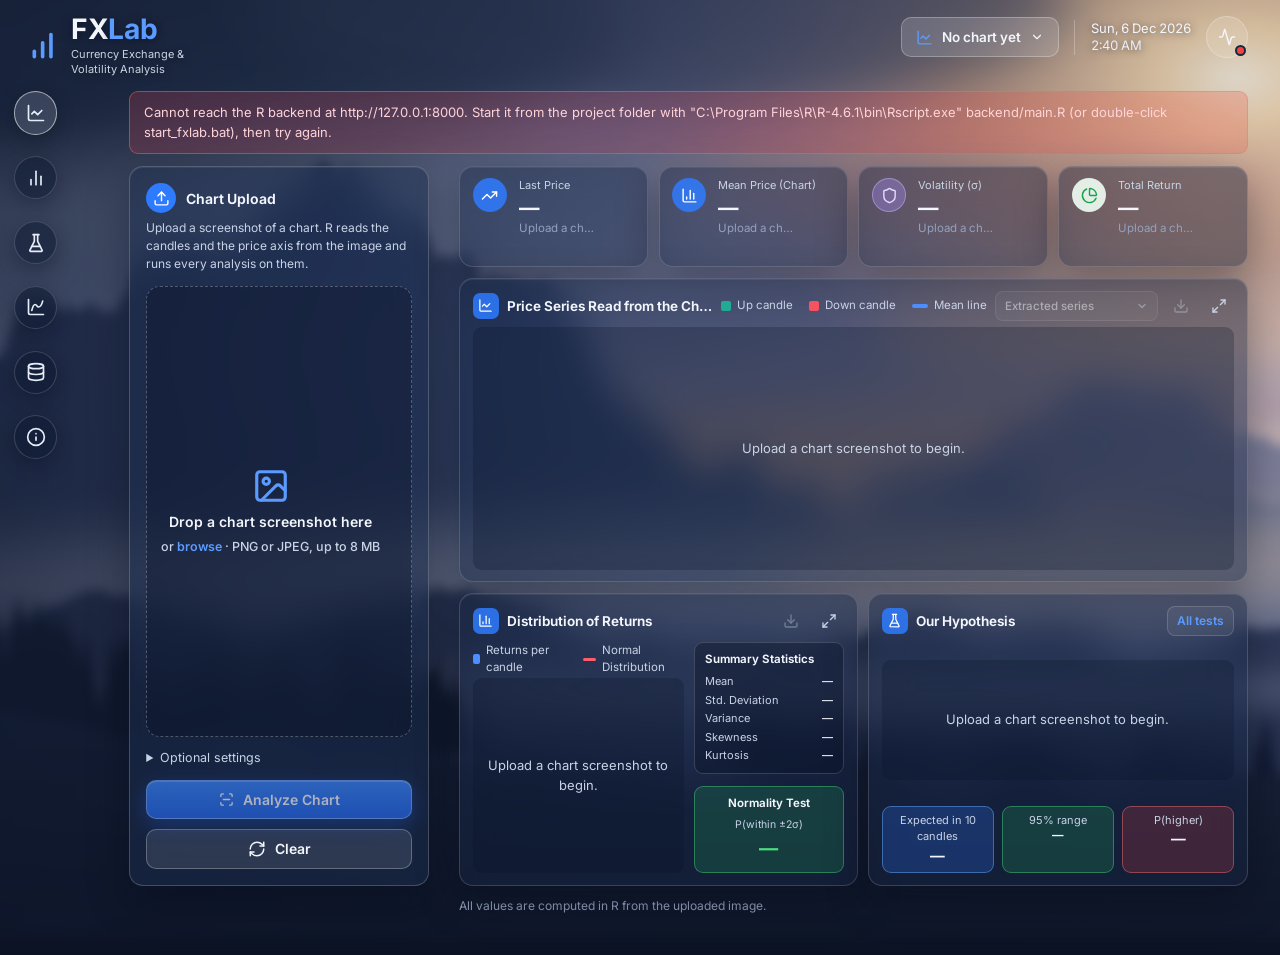
==== commit 04cdddc7: "Analyse uploaded chart screenshots instead of simulating USD/INR The project now works from a screen" ====
--- a/frontend/index.html
+++ b/frontend/index.html
@@ -3,8 +3,8 @@
 <head>
   <meta charset="utf-8">
   <meta name="viewport" content="width=device-width, initial-scale=1">
-  <title>FXLab · USD/INR Analysis</title>
-  <meta name="description" content="FXLab - Currency Exchange Rate and Volatility Analysis Using R">
+  <title>FXLab · Chart Analysis</title>
+  <meta name="description" content="FXLab - Currency Exchange Rate and Volatility Analysis Using R: statistics of an uploaded chart screenshot">
   <link rel="preload" href="assets/fonts/inter-latin-wght-normal.woff2" as="font" type="font/woff2" crossorigin>
   <link rel="stylesheet" href="style.css">
 </head>
@@ -24,18 +24,15 @@
     <div class="topbar-tools">
       <div class="popover-wrap">
         <button class="pill" type="button" id="pair-button" aria-expanded="false" aria-controls="pair-pop">
-          <svg class="flag" viewBox="0 0 30 20" aria-hidden="true">
-            <rect width="30" height="20" rx="2" fill="#fff"/><rect width="30" height="6.67" fill="#ff9933"/>
-            <rect y="13.33" width="30" height="6.67" fill="#138808"/><circle cx="15" cy="10" r="2.6" fill="none" stroke="#000080" stroke-width="0.8"/>
-          </svg>
-          <span>USD / INR</span>
+          <svg class="icon pill-icon" aria-hidden="true"><use href="assets/icons.svg#i-chart-line"/></svg>
+          <span id="pair-label">No chart yet</span>
           <svg class="icon icon-sm" aria-hidden="true"><use href="assets/icons.svg#i-chevron-down"/></svg>
         </button>
         <div class="popover glass" id="pair-pop" hidden>
-          <p class="popover-title">Currency pair: USD / INR</p>
-          <p>FXLab analyses the U.S. dollar – Indian rupee rate (rupees per dollar). It is the only pair available.</p>
-          <p id="pair-data-note">Data: FRED series DEXINUS (stored locally, not a live feed).</p>
-          <a class="link" href="#/historical">Manage historical data →</a>
+          <p class="popover-title" id="pair-title">No chart uploaded yet</p>
+          <p id="pair-data-note">Upload a chart screenshot in the Chart Upload panel on the dashboard. Prices are read from the
+            image; they are not a live feed.</p>
+          <a class="link" href="#/data">Open the chart data →</a>
         </div>
       </div>
       <div class="clock" aria-label="Current date and time">
@@ -64,16 +61,12 @@
   <nav class="rail" id="app-nav" aria-label="Sections">
     <a class="rail-btn" href="#/dashboard" data-view="dashboard">
       <svg class="icon" aria-hidden="true"><use href="assets/icons.svg#i-chart-line"/></svg>
-      <span class="rail-label">Exchange Rate Dashboard</span>
+      <span class="rail-label">Chart Analysis Dashboard</span>
     </a>
     <a class="rail-btn" href="#/descriptive" data-view="descriptive distributions">
       <svg class="icon" aria-hidden="true"><use href="assets/icons.svg#i-chart-no-axes-column"/></svg>
       <span class="rail-label">Distribution Analysis</span>
     </a>
-    <a class="rail-btn" href="#/monte-carlo" data-view="monte-carlo">
-      <svg class="icon" aria-hidden="true"><use href="assets/icons.svg#i-box"/></svg>
-      <span class="rail-label">Monte Carlo Simulation</span>
-    </a>
     <a class="rail-btn" href="#/hypothesis" data-view="hypothesis">
       <svg class="icon" aria-hidden="true"><use href="assets/icons.svg#i-flask-conical"/></svg>
       <span class="rail-label">Hypothesis Testing</span>
@@ -82,9 +75,9 @@
       <svg class="icon" aria-hidden="true"><use href="assets/icons.svg#i-chart-spline"/></svg>
       <span class="rail-label">Correlation &amp; Regression</span>
     </a>
-    <a class="rail-btn" href="#/historical" data-view="historical">
+    <a class="rail-btn" href="#/data" data-view="data">
       <svg class="icon" aria-hidden="true"><use href="assets/icons.svg#i-database"/></svg>
-      <span class="rail-label">Historical Data</span>
+      <span class="rail-label">Chart Data</span>
     </a>
     <a class="rail-btn" href="#/about" data-view="about">
       <svg class="icon" aria-hidden="true"><use href="assets/icons.svg#i-info"/></svg>
@@ -98,120 +91,80 @@
 
     <!-- ===================== DASHBOARD (reference composition) ===================== -->
     <section class="view view-dashboard" id="view-dashboard" data-title="Dashboard" hidden>
-      <div class="hero">
-        <div class="hero-text">
-          <p class="eyebrow">Explore · Analyze · Simulate</p>
-          <h1 class="hero-title">Currency Exchange<br>&amp; <span class="accent">Volatility</span> Analysis</h1>
-          <p class="hero-sub">Analyze USD/INR exchange rates using probability and statistical techniques.</p>
-        </div>
-        <p class="tagline" aria-hidden="true"><span>Data</span><span>Driven</span><span>Insights</span><span>For a</span><span>Brighter</span><span>Tomorrow</span></p>
-      </div>
-
-      <!-- Simulation Parameters: part of this page only (inputs for POST /simulate). -->
-      <section class="sim-params glass" id="sim-params" aria-labelledby="params-title">
+      <h1 class="sr-only">Chart Analysis Dashboard</h1>
+
+      <!-- Chart Upload: the only input of the application (POST /chart/analyze). -->
+      <section class="sim-params glass" id="chart-upload" aria-labelledby="upload-title">
         <div class="params-head">
-          <span class="params-icon" aria-hidden="true"><svg class="icon"><use href="assets/icons.svg#i-settings"/></svg></span>
-          <h2 id="params-title">Simulation Parameters</h2>
-        </div>
-        <p class="params-sub">Set the parameters for exchange rate simulation.</p>
-        <form id="params-form" class="params-form" novalidate>
-          <div class="field">
-            <label for="sp-start_rate">Starting Exchange Rate (₹ per $)
-              <button type="button" class="info" aria-label="About this input"
-                      data-tip="USD/INR rate at day 0, in rupees per dollar. The default is the last observation in the dataset (not a live quote)."><svg class="icon" aria-hidden="true"><use href="assets/icons.svg#i-info"/></svg></button>
-            </label>
-            <input id="sp-start_rate" name="start_rate" type="number" step="any" min="0.0001" max="1000000" required>
-          </div>
-          <div class="field">
-            <label for="sp-mu_daily_pct">Expected Daily Return (μ)
-              <button type="button" class="info" aria-label="About this input"
-                      data-tip="Drift of GBM in percent per trading day. The default is estimated from historical USD/INR log returns."><svg class="icon" aria-hidden="true"><use href="assets/icons.svg#i-info"/></svg></button>
-            </label>
-            <div class="input-group">
-              <input id="sp-mu_daily_pct" name="mu_daily_pct" type="number" step="any" min="-5" max="5" required>
-              <span class="suffix">%</span>
+          <span class="params-icon" aria-hidden="true"><svg class="icon"><use href="assets/icons.svg#i-upload"/></svg></span>
+          <h2 id="upload-title">Chart Upload</h2>
+        </div>
+        <p class="params-sub">Upload a screenshot of a chart. R reads the candles and the price axis from the image and runs every analysis on them.</p>
+        <form id="upload-form" class="params-form upload-form" novalidate>
+          <label class="dropzone" id="dropzone" for="chart-file">
+            <input id="chart-file" name="image" type="file" accept="image/png,image/jpeg" class="sr-only">
+            <span class="dropzone-empty">
+              <svg class="icon dropzone-icon" aria-hidden="true"><use href="assets/icons.svg#i-image"/></svg>
+              <span class="dropzone-title">Drop a chart screenshot here</span>
+              <span class="dropzone-hint">or <span class="link">browse</span> · PNG or JPEG, up to 8 MB</span>
+            </span>
+            <img class="dropzone-preview" id="chart-preview" alt="Preview of the selected chart" hidden>
+          </label>
+          <p class="file-name" id="chart-file-name" aria-live="polite"></p>
+          <details class="advanced">
+            <summary>Optional settings</summary>
+            <div class="field">
+              <label for="up-chart_name">Chart name <span class="unit">read from the chart if empty</span></label>
+              <input id="up-chart_name" name="chart_name" type="text" maxlength="70" placeholder="e.g. BTCUSDT">
             </div>
-          </div>
-          <div class="field">
-            <label for="sp-sigma_daily_pct">Volatility (σ) - Daily Std. Dev.
-              <button type="button" class="info" aria-label="About this input"
-                      data-tip="Standard deviation of daily log returns in percent per trading day (annualised volatility ≈ σ × √252)."><svg class="icon" aria-hidden="true"><use href="assets/icons.svg#i-info"/></svg></button>
-            </label>
-            <div class="input-group">
-              <input id="sp-sigma_daily_pct" name="sigma_daily_pct" type="number" step="any" min="0" max="20" required>
-              <span class="suffix">%</span>
-            </div>
-          </div>
-          <div class="field">
-            <label for="sp-period">Simulation Period
-              <button type="button" class="info" aria-label="About this input"
-                      data-tip="Length of each simulated path. One step is one trading day; weeks, months and years are converted to 5, 21 and 252 trading days."><svg class="icon" aria-hidden="true"><use href="assets/icons.svg#i-info"/></svg></button>
-            </label>
-            <div class="split">
-              <input id="sp-period" name="period" type="number" step="1" min="1" max="1000" required>
-              <label class="sr-only" for="sp-period_unit">Period unit</label>
-              <select id="sp-period_unit" name="period_unit">
-                <option value="1">Days</option>
-                <option value="5">Weeks</option>
-                <option value="21">Months</option>
-                <option value="252">Years</option>
+            <div class="field">
+              <label for="up-interval">Candle interval</label>
+              <select id="up-interval" name="interval">
+                <option value="">Read from the chart</option>
+                <option>1m</option><option>5m</option><option>15m</option><option>30m</option><option>1h</option>
+                <option>2h</option><option>4h</option><option>1D</option><option>1W</option><option>1M</option>
               </select>
             </div>
-            <p class="field-hint" id="sp-period-hint"></p>
-          </div>
-          <div class="field">
-            <label for="sp-n_paths">Number of Simulations (Monte Carlo)
-              <button type="button" class="info" aria-label="About this input"
-                      data-tip="Number of simulated paths (1–10,000). Every statistic uses all paths; days × paths may not exceed 5,000,000."><svg class="icon" aria-hidden="true"><use href="assets/icons.svg#i-info"/></svg></button>
-            </label>
-            <input id="sp-n_paths" name="n_paths" type="number" step="1" min="1" max="10000" required>
-          </div>
-          <div class="field">
-            <label for="sp-model">Distribution Type
-              <button type="button" class="info" aria-label="About this input"
-                      data-tip="Distribution of the daily shocks Z in GBM: normal (classic), Student-t (heavy tails) or resampled historical USD/INR returns."><svg class="icon" aria-hidden="true"><use href="assets/icons.svg#i-info"/></svg></button>
-            </label>
-            <select id="sp-model" name="model"></select>
-          </div>
-          <div class="field" data-show-when="gbm_student_t" hidden>
-            <label for="sp-t_df">Degrees of Freedom (Student-t)</label>
-            <input id="sp-t_df" name="t_df" type="number" step="any" min="3" max="100">
-          </div>
-          <details class="advanced">
-            <summary>Advanced</summary>
-            <div class="field">
-              <label for="sp-seed">Random Seed <span class="unit">optional, for reproducible results</span></label>
-              <input id="sp-seed" name="seed" type="number" step="1" min="1" max="2147483647" placeholder="random">
+            <p class="field-hint">Only if the price axis cannot be read: the highest and lowest price on the chart.</p>
+            <div class="split split-even">
+              <div class="field">
+                <label for="up-manual_high">Highest price</label>
+                <input id="up-manual_high" name="manual_high" type="number" step="any" min="0">
+              </div>
+              <div class="field">
+                <label for="up-manual_low">Lowest price</label>
+                <input id="up-manual_low" name="manual_low" type="number" step="any" min="0">
+              </div>
             </div>
           </details>
           <div class="params-actions">
-            <button class="btn btn-primary btn-block" type="submit">
-              <svg class="icon" aria-hidden="true"><use href="assets/icons.svg#i-play"/></svg><span>Run Simulation</span>
+            <button class="btn btn-primary btn-block" type="submit" disabled>
+              <svg class="icon icon-line" aria-hidden="true"><use href="assets/icons.svg#i-scan-line"/></svg><span>Analyze Chart</span>
             </button>
-            <button class="btn btn-secondary btn-block" type="button" data-action="reset">
-              <svg class="icon" aria-hidden="true"><use href="assets/icons.svg#i-refresh-cw"/></svg><span>Reset Parameters</span>
+            <button class="btn btn-secondary btn-block" type="button" data-action="clear">
+              <svg class="icon" aria-hidden="true"><use href="assets/icons.svg#i-refresh-cw"/></svg><span>Clear</span>
             </button>
           </div>
-          <div class="params-message" id="params-message" aria-live="polite"></div>
+          <div class="params-message" id="upload-message" aria-live="polite"></div>
         </form>
       </section>
 
       <div class="kpis" id="kpis" aria-live="polite">
-        <article class="kpi glass" id="kpi-rate">
+        <article class="kpi glass" id="kpi-last">
           <span class="kpi-icon tone-blue" aria-hidden="true"><svg class="icon"><use href="assets/icons.svg#i-trending-up"/></svg></span>
           <div class="kpi-body">
-            <p class="kpi-label">Latest Exchange Rate (USD/INR)</p>
+            <p class="kpi-label">Last Price <span data-kpi="name"></span></p>
             <p class="kpi-value" data-kpi="value">—</p>
-            <p class="kpi-sub" data-kpi="sub">Loading historical data…</p>
+            <p class="kpi-sub" data-kpi="sub">Upload a chart</p>
           </div>
           <svg class="spark" data-kpi="spark" viewBox="0 0 100 32" preserveAspectRatio="none" aria-hidden="true"></svg>
         </article>
         <article class="kpi glass" id="kpi-mean">
           <span class="kpi-icon tone-blue" aria-hidden="true"><svg class="icon"><use href="assets/icons.svg#i-chart-column"/></svg></span>
           <div class="kpi-body">
-            <p class="kpi-label">Mean Exchange Rate (Simulated)</p>
+            <p class="kpi-label">Mean Price (Chart)</p>
             <p class="kpi-value" data-kpi="value">—</p>
-            <p class="kpi-sub" data-kpi="sub">Run a simulation</p>
+            <p class="kpi-sub" data-kpi="sub">Upload a chart</p>
           </div>
           <svg class="spark" data-kpi="spark" viewBox="0 0 100 32" preserveAspectRatio="none" aria-hidden="true"></svg>
         </article>
@@ -220,7 +173,7 @@
           <div class="kpi-body">
             <p class="kpi-label">Volatility (σ)</p>
             <p class="kpi-value" data-kpi="value">—</p>
-            <p class="kpi-sub" data-kpi="sub">Run a simulation</p>
+            <p class="kpi-sub" data-kpi="sub">Upload a chart</p>
           </div>
           <svg class="spark" data-kpi="spark" viewBox="0 0 100 32" preserveAspectRatio="none" aria-hidden="true"></svg>
         </article>
@@ -229,30 +182,38 @@
           <div class="kpi-body">
             <p class="kpi-label">Total Return <span data-kpi="period"></span></p>
             <p class="kpi-value" data-kpi="value">—</p>
-            <p class="kpi-sub" data-kpi="sub">Run a simulation</p>
+            <p class="kpi-sub" data-kpi="sub">Upload a chart</p>
           </div>
           <svg class="spark" data-kpi="spark" viewBox="0 0 100 32" preserveAspectRatio="none" aria-hidden="true"></svg>
         </article>
       </div>
 
-      <section class="panel glass panel-main" id="panel-paths" aria-labelledby="paths-title">
+      <section class="panel glass panel-main" id="panel-series" aria-labelledby="series-title">
         <header class="panel-head">
           <span class="panel-icon" aria-hidden="true"><svg class="icon"><use href="assets/icons.svg#i-chart-line"/></svg></span>
-          <h2 id="paths-title">Simulated Exchange Rate Path</h2>
-          <ul class="legend" aria-label="Legend">
-            <li><span class="swatch swatch-line swatch-paths"></span>Simulated Paths</li>
-            <li><span class="swatch swatch-line swatch-mean"></span>Mean Path</li>
+          <h2 id="series-title">Price Series Read from the Chart</h2>
+          <ul class="legend" aria-label="Legend" id="series-legend">
+            <li><span class="swatch swatch-bar swatch-up"></span>Up candle</li>
+            <li><span class="swatch swatch-bar swatch-down"></span>Down candle</li>
+            <li><span class="swatch swatch-line swatch-mean"></span>Mean line</li>
           </ul>
-          <label class="sr-only" for="paths-select">Paths drawn</label>
-          <select class="chip-select" id="paths-select" disabled><option>All Paths</option></select>
-          <button class="icon-btn" type="button" data-download="chart-paths" aria-label="Download chart as PNG" disabled>
+          <label class="sr-only" for="series-view">View</label>
+          <select class="chip-select" id="series-view" disabled>
+            <option value="series">Extracted series</option>
+            <option value="overlay">Overlay on screenshot</option>
+          </select>
+          <button class="icon-btn" type="button" data-download="chart-series" aria-label="Download chart as PNG" disabled>
             <svg class="icon" aria-hidden="true"><use href="assets/icons.svg#i-download"/></svg></button>
-          <button class="icon-btn" type="button" data-expand="panel-paths" aria-label="Expand chart to full screen">
+          <button class="icon-btn" type="button" data-expand="panel-series" aria-label="Expand chart to full screen">
             <svg class="icon" aria-hidden="true"><use href="assets/icons.svg#i-maximize-2"/></svg></button>
         </header>
         <div class="panel-chart">
-          <canvas id="chart-paths" role="img" aria-label="Simulated USD/INR paths and their mean path"></canvas>
-          <div class="chart-state" data-state-for="chart-paths">Waiting for the R backend…</div>
+          <canvas id="chart-series" role="img" aria-label="Prices read from the uploaded chart"></canvas>
+          <div class="overlay-view" id="series-overlay" hidden>
+            <img id="overlay-img" alt="The uploaded chart with the price points R read from it">
+            <svg id="overlay-svg" preserveAspectRatio="none" aria-hidden="true"></svg>
+          </div>
+          <div class="chart-state" data-state-for="chart-series">Upload a chart screenshot to begin.</div>
         </div>
       </section>
 
@@ -260,7 +221,7 @@
         <section class="panel glass panel-dist" id="panel-dist" aria-labelledby="dist-title">
           <header class="panel-head">
             <span class="panel-icon" aria-hidden="true"><svg class="icon"><use href="assets/icons.svg#i-chart-column"/></svg></span>
-            <h2 id="dist-title">Distribution of Daily Returns</h2>
+            <h2 id="dist-title">Distribution of Returns</h2>
             <button class="icon-btn" type="button" data-download="chart-dist" aria-label="Download chart as PNG" disabled>
               <svg class="icon" aria-hidden="true"><use href="assets/icons.svg#i-download"/></svg></button>
             <button class="icon-btn" type="button" data-expand="panel-dist" aria-label="Expand panel to full screen">
@@ -269,12 +230,12 @@
           <div class="dist-body">
             <div class="dist-chart">
               <ul class="legend" aria-label="Legend">
-                <li><span class="swatch swatch-bar"></span>Simulated Returns</li>
+                <li><span class="swatch swatch-bar"></span>Returns per candle</li>
                 <li><span class="swatch swatch-line swatch-normal"></span>Normal Distribution</li>
               </ul>
               <div class="panel-chart">
-                <canvas id="chart-dist" role="img" aria-label="Histogram of simulated daily returns with a normal curve"></canvas>
-                <div class="chart-state" data-state-for="chart-dist">Waiting for the R backend…</div>
+                <canvas id="chart-dist" role="img" aria-label="Histogram of returns per candle with a normal curve"></canvas>
+                <div class="chart-state" data-state-for="chart-dist">Upload a chart screenshot to begin.</div>
               </div>
             </div>
             <div class="dist-side">
@@ -290,7 +251,7 @@
               </div>
               <div class="stat-box stat-box-good" id="dist-normality">
                 <p class="stat-box-title">Normality Test</p>
-                <p class="stat-box-sub" data-stat="range">P(−2σ &lt; R &lt; 2σ)</p>
+                <p class="stat-box-sub" data-stat="range">P(within ±2σ)</p>
                 <p class="stat-box-value" data-stat="share">—</p>
                 <p class="stat-box-note" data-stat="note"></p>
               </div>
@@ -298,33 +259,23 @@
           </div>
         </section>
 
-        <section class="panel glass panel-mc" id="panel-mc" aria-labelledby="mc-title">
+        <section class="panel glass panel-mc panel-outlook" id="panel-outlook" aria-labelledby="outlook-title">
           <header class="panel-head">
-            <span class="panel-icon" aria-hidden="true"><svg class="icon"><use href="assets/icons.svg#i-box"/></svg></span>
-            <h2 id="mc-title">Monte Carlo Simulation</h2>
-            <label class="sr-only" for="mc-paths-select">Paths shown</label>
-            <select class="chip-select" id="mc-paths-select" disabled><option>Show 50 Paths</option></select>
-            <button class="icon-btn" type="button" data-download="chart-mc" aria-label="Download chart as PNG" disabled>
-              <svg class="icon" aria-hidden="true"><use href="assets/icons.svg#i-download"/></svg></button>
-            <button class="icon-btn" type="button" data-expand="panel-mc" aria-label="Expand panel to full screen">
-              <svg class="icon" aria-hidden="true"><use href="assets/icons.svg#i-maximize-2"/></svg></button>
+            <span class="panel-icon" aria-hidden="true"><svg class="icon"><use href="assets/icons.svg#i-flask-conical"/></svg></span>
+            <h2 id="outlook-title">Our Hypothesis</h2>
+            <a class="chip-link" href="#/hypothesis">All tests</a>
           </header>
-          <ul class="legend legend-inline" aria-label="Legend">
-            <li><span class="swatch swatch-line swatch-paths"></span>Simulated Paths</li>
-            <li><span class="swatch swatch-line swatch-mean"></span>Mean Path</li>
-          </ul>
-          <div class="panel-chart panel-chart-mc">
-            <canvas id="chart-mc" role="img" aria-label="Sample of simulated paths with the 5–95% band and mean path"></canvas>
-            <div class="chart-state" data-state-for="chart-mc">Waiting for the R backend…</div>
-          </div>
-          <div class="mc-cards">
-            <div class="mc-card tone-red"><p>Lowest Path</p><p class="mc-value" data-mc="low">—</p></div>
-            <div class="mc-card tone-green"><p>Highest Path</p><p class="mc-value" data-mc="high">—</p></div>
-            <div class="mc-card tone-blue"><p>Final Mean Rate</p><p class="mc-value" data-mc="mean">—</p></div>
+          <div class="outlook-body" id="outlook-body">
+            <div class="chart-state">Upload a chart screenshot to begin.</div>
+          </div>
+          <div class="mc-cards" id="outlook-cards">
+            <div class="mc-card tone-blue"><p>Expected in 10 candles</p><p class="mc-value" data-out="expected">—</p></div>
+            <div class="mc-card tone-green"><p>95% range</p><p class="mc-value mc-value-sm" data-out="range">—</p></div>
+            <div class="mc-card tone-red"><p>P(higher)</p><p class="mc-value" data-out="p">—</p></div>
           </div>
         </section>
       </div>
-      <p class="footnote" id="dash-footnote">All values are computed in R. Rates in INR per USD.</p>
+      <p class="footnote" id="dash-footnote">All values are computed in R from the uploaded image.</p>
     </section>
 
     <!-- ===================== DISTRIBUTION ANALYSIS: DESCRIPTIVE STATISTICS ===================== -->
@@ -332,141 +283,29 @@
       <header class="page-head">
         <p class="eyebrow">Analyze · Distribution</p>
         <h1 class="page-title">Descriptive <span class="accent">Statistics</span></h1>
-        <p class="page-sub">Measures of centre, spread and shape. Variance and standard deviation are <strong>sample</strong>
-          statistics (divisor n − 1). Quantiles use R's default (type 7).</p>
+        <p class="page-sub">Central tendency, dispersion, moments, skewness and kurtosis of the returns per candle of the uploaded
+          chart. Variance and standard deviation are <strong>sample</strong> statistics (divisor n − 1).</p>
       </header>
       <nav class="tabs" aria-label="Distribution analysis">
         <a href="#/descriptive" aria-current="page">Descriptive Statistics</a>
         <a href="#/distributions">Probability Distributions</a>
       </nav>
-      <form class="panel glass form-grid" id="desc-form" novalidate>
-        <fieldset class="field full">
-          <legend>Data source</legend>
-          <label class="inline"><input type="radio" name="source" value="historical" checked> Historical USD/INR data</label>
-          <label class="inline"><input type="radio" name="source" value="custom"> Enter my own numbers</label>
-        </fieldset>
-        <div class="field" data-source="historical">
-          <label for="desc-variable">Variable</label>
-          <select id="desc-variable" name="variable">
-            <option value="log_return">Daily log return (%)</option>
-            <option value="simple_return">Daily simple return (%)</option>
-            <option value="level">Exchange-rate level (INR per USD)</option>
-          </select>
-        </div>
-        <div class="field" data-source="historical">
-          <label for="desc-start_date">Start date</label>
-          <input id="desc-start_date" name="start_date" type="date">
-        </div>
-        <div class="field" data-source="historical">
-          <label for="desc-end_date">End date</label>
-          <input id="desc-end_date" name="end_date" type="date">
-        </div>
-        <div class="field full" data-source="custom" hidden>
-          <label for="desc-values">Values <span class="unit">separated by commas, spaces or new lines</span></label>
-          <textarea id="desc-values" name="values" rows="4" placeholder="e.g. 83.1, 83.4, 83.2, 83.9, 84.0"></textarea>
-        </div>
-        <div class="field" data-source="custom" hidden>
-          <label for="desc-data_type">The values are</label>
-          <select id="desc-data_type" name="data_type">
-            <option value="sample">A sample of numbers</option>
-            <option value="prices">Prices / exchange rates in time order</option>
-          </select>
-        </div>
-        <div class="actions full">
-          <button class="btn btn-primary" type="submit">Calculate statistics</button>
-        </div>
-      </form>
-      <div class="results" id="desc-results" aria-live="polite">
-        <div class="empty">Choose the data and click <strong>Calculate statistics</strong>.</div>
-      </div>
-    </section>
-
-    <!-- ===================== DISTRIBUTION ANALYSIS: PROBABILITY DISTRIBUTIONS ===================== -->
+      <div class="results" id="desc-results" aria-live="polite"></div>
+    </section>
+
+    <!-- ===================== DISTRIBUTION ANALYSIS: PROBABILITY ===================== -->
     <section class="view" id="view-distributions" data-title="Probability Distributions" hidden>
       <header class="page-head">
         <p class="eyebrow">Analyze · Distribution</p>
         <h1 class="page-title">Probability <span class="accent">Distributions</span></h1>
-        <p class="page-sub">Density or mass function, cumulative distribution, quantiles and moments, plus a random sample
-          drawn in R to compare with theory (Law of Large Numbers).</p>
+        <p class="page-sub">Probability, conditional probability and Bayes' theorem for the candles of the uploaded chart, the joint
+          distribution of consecutive candles, and the binomial, Poisson and normal models fitted to them.</p>
       </header>
       <nav class="tabs" aria-label="Distribution analysis">
         <a href="#/descriptive">Descriptive Statistics</a>
         <a href="#/distributions" aria-current="page">Probability Distributions</a>
       </nav>
-      <form class="panel glass form-grid" id="dist-form" novalidate>
-        <div class="field">
-          <label for="dist-distribution">Distribution</label>
-          <select id="dist-distribution" name="distribution"></select>
-        </div>
-        <div class="field-group full" id="dist-params"></div>
-        <div class="field">
-          <label for="dist-query_type">Probability to calculate</label>
-          <select id="dist-query_type" name="query_type">
-            <option value="less_equal">P(X ≤ a)</option>
-            <option value="greater">P(X &gt; a)</option>
-            <option value="between">P(a ≤ X ≤ b)</option>
-          </select>
-        </div>
-        <div class="field">
-          <label for="dist-query_a">a</label>
-          <input id="dist-query_a" name="query.a" type="number" step="any" value="1">
-        </div>
-        <div class="field" id="dist-b-field">
-          <label for="dist-query_b">b</label>
-          <input id="dist-query_b" name="query.b" type="number" step="any" value="2">
-        </div>
-        <div class="field">
-          <label for="dist-quantile_p">Quantile for probability p <span class="unit">0 &lt; p &lt; 1</span></label>
-          <input id="dist-quantile_p" name="quantile_p" type="number" step="any" min="0.0001" max="0.9999" value="0.95">
-        </div>
-        <div class="field">
-          <label for="dist-sample_size">Random sample size <span class="unit">1–100,000</span></label>
-          <input id="dist-sample_size" name="sample_size" type="number" step="1" min="1" max="100000" value="1000">
-        </div>
-        <div class="field">
-          <label for="dist-seed">Random seed <span class="unit">optional</span></label>
-          <input id="dist-seed" name="seed" type="number" step="1" min="1" max="2147483647" value="2026">
-        </div>
-        <div class="actions full">
-          <button class="btn btn-primary" type="submit">Calculate</button>
-        </div>
-      </form>
-      <div class="results" id="dist-results" aria-live="polite">
-        <div class="empty">Choose a distribution and click <strong>Calculate</strong>.</div>
-      </div>
-    </section>
-
-    <!-- ===================== MONTE CARLO (detailed) ===================== -->
-    <section class="view" id="view-monte-carlo" data-title="Monte Carlo Simulation" hidden>
-      <header class="page-head">
-        <p class="eyebrow">Simulate · Monte Carlo</p>
-        <h1 class="page-title">Monte Carlo <span class="accent">Simulation</span></h1>
-        <p class="page-sub">A detailed look at the current simulation: percentile bands, the distribution of the final
-          rate against exact GBM theory, threshold probabilities and convergence. Every statistic uses <strong>all</strong>
-          paths.</p>
-      </header>
-      <form class="panel glass mc-toolbar" id="mc-form" novalidate>
-        <p class="mc-params" id="mc-params" aria-live="polite">No simulation yet.</p>
-        <div class="form-grid">
-          <div class="field">
-            <label for="mc-paths-drawn">Paths drawn on the chart</label>
-            <select id="mc-paths-drawn" name="paths_drawn" disabled><option>—</option></select>
-          </div>
-          <div class="field">
-            <label for="mc-threshold">Threshold rate <span class="unit">INR per USD</span></label>
-            <input id="mc-threshold" name="threshold" type="number" step="any" min="0.0001" required>
-          </div>
-          <div class="actions">
-            <button class="btn btn-primary" type="submit">Calculate probabilities</button>
-          </div>
-        </div>
-        <p class="form-note">The simulation inputs (starting rate, drift, volatility, period, number of paths, distribution,
-          seed) are set in <strong>Simulation Parameters</strong> on the <a class="link" href="#/dashboard">Exchange Rate
-          Dashboard</a>. The threshold probabilities are computed by R for the same simulation (same inputs and seed).</p>
-      </form>
-      <div class="results" id="mc-results" aria-live="polite">
-        <div class="empty">Waiting for the current simulation from R…</div>
-      </div>
+      <div class="results" id="prob-results" aria-live="polite"></div>
     </section>
 
     <!-- ===================== HYPOTHESIS TESTING ===================== -->
@@ -474,85 +313,10 @@
       <header class="page-head">
         <p class="eyebrow">Analyze · Inference</p>
         <h1 class="page-title">Hypothesis <span class="accent">Testing</span></h1>
-        <p class="page-sub">Formal tests on USD/INR returns or your own data. "Fail to reject H<sub>0</sub>" means the data do
-          not provide enough evidence against H<sub>0</sub>; it never proves that H<sub>0</sub> is true.</p>
-      </header>
-      <form class="panel glass form-grid" id="hyp-form" novalidate>
-        <div class="field">
-          <label for="hyp-test">Test</label>
-          <select id="hyp-test" name="test">
-            <option value="one_sample_t">One-sample t-test for the mean</option>
-            <option value="confidence_interval">Confidence intervals (mean, variance, SD)</option>
-            <option value="normality">Normality (Shapiro-Wilk, Jarque-Bera)</option>
-            <option value="two_sample_t">Two-sample Welch t-test (compare means)</option>
-            <option value="variance_equality">Equal variances (F-test, Brown-Forsythe)</option>
-            <option value="autocorrelation">Autocorrelation (Ljung-Box)</option>
-          </select>
-        </div>
-        <div class="field">
-          <label for="hyp-alpha">Significance level α</label>
-          <select id="hyp-alpha" name="alpha" data-number>
-            <option value="0.01">0.01 (99% confidence)</option>
-            <option value="0.05" selected>0.05 (95% confidence)</option>
-            <option value="0.1">0.10 (90% confidence)</option>
-          </select>
-        </div>
-        <fieldset class="field full">
-          <legend>Data source</legend>
-          <label class="inline"><input type="radio" name="source" value="historical" checked> Historical USD/INR data</label>
-          <label class="inline"><input type="radio" name="source" value="custom"> Enter my own numbers</label>
-        </fieldset>
-        <div class="field" data-source="historical">
-          <label for="hyp-variable">Variable</label>
-          <select id="hyp-variable" name="variable">
-            <option value="log_return">Daily log return (%)</option>
-            <option value="simple_return">Daily simple return (%)</option>
-            <option value="level">Exchange-rate level (not recommended)</option>
-          </select>
-        </div>
-        <div class="field" data-source="historical">
-          <label for="hyp-start_date">Start date</label>
-          <input id="hyp-start_date" name="start_date" type="date">
-        </div>
-        <div class="field" data-source="historical">
-          <label for="hyp-end_date">End date</label>
-          <input id="hyp-end_date" name="end_date" type="date">
-        </div>
-        <div class="field" data-source="historical" data-tests="two_sample_t variance_equality">
-          <label for="hyp-split_date">Split date <span class="unit">group 2 starts here</span></label>
-          <input id="hyp-split_date" name="split_date" type="date" value="2021-01-01">
-        </div>
-        <div class="field full" data-source="custom" hidden>
-          <label for="hyp-values">Sample <span id="hyp-values-label-suffix">values</span> <span class="unit">commas, spaces or new lines</span></label>
-          <textarea id="hyp-values" name="values" rows="3" placeholder="e.g. 0.12, -0.05, 0.31, 0.02, -0.11, 0.08"></textarea>
-        </div>
-        <div class="field full" data-source="custom" data-tests="two_sample_t variance_equality" hidden>
-          <label for="hyp-values2">Sample 2 values</label>
-          <textarea id="hyp-values2" name="values2" rows="3"></textarea>
-        </div>
-        <div class="field" data-tests="one_sample_t">
-          <label for="hyp-mu0">Hypothesised mean μ<sub>0</sub></label>
-          <input id="hyp-mu0" name="mu0" type="number" step="any" value="0">
-        </div>
-        <div class="field" data-tests="one_sample_t two_sample_t">
-          <label for="hyp-alternative">Alternative hypothesis</label>
-          <select id="hyp-alternative" name="alternative">
-            <option value="two.sided">Two-sided (≠)</option>
-            <option value="greater">Greater than (&gt;)</option>
-            <option value="less">Less than (&lt;)</option>
-          </select>
-        </div>
-        <div class="field" data-tests="autocorrelation">
-          <label for="hyp-lag">Ljung-Box lag <span class="unit">1–50</span></label>
-          <input id="hyp-lag" name="lag" type="number" step="1" min="1" max="50" value="10">
-        </div>
-        <div class="actions full">
-          <button class="btn btn-primary" type="submit">Run test</button>
-        </div>
-      </form>
-      <div class="results" id="hyp-results" aria-live="polite">
-        <div class="empty">Choose a test and click <strong>Run test</strong>.</div>
-      </div>
+        <p class="page-sub">Every test runs on the returns of the uploaded chart at the 5% significance level, followed by our own
+          hypothesis about where the price goes next. "Fail to reject H<sub>0</sub>" never proves that H<sub>0</sub> is true.</p>
+      </header>
+      <div class="results" id="hyp-results" aria-live="polite"></div>
     </section>
 
     <!-- ===================== CORRELATION & REGRESSION ===================== -->
@@ -560,98 +324,21 @@
       <header class="page-head">
         <p class="eyebrow">Analyze · Relationships</p>
         <h1 class="page-title">Correlation &amp; <span class="accent">Regression</span></h1>
-        <p class="page-sub">Simple linear regression y = b<sub>0</sub> + b<sub>1</sub>x + e fitted by ordinary least squares in
-          R, with Pearson and Spearman correlation and residual diagnostics. Association is not causation.</p>
-      </header>
-      <form class="panel glass form-grid" id="reg-form" novalidate>
-        <div class="field full">
-          <label for="reg-model">Model</label>
-          <select id="reg-model" name="model">
-            <option value="returns_vs_dollar_index">USD/INR daily returns vs Broad U.S. Dollar Index daily returns (FRED)</option>
-            <option value="time_trend">USD/INR level vs time (linear trend)</option>
-            <option value="custom">My own paired data (x, y)</option>
-          </select>
-        </div>
-        <div class="field" data-models="returns_vs_dollar_index time_trend">
-          <label for="reg-start_date">Start date</label>
-          <input id="reg-start_date" name="start_date" type="date">
-        </div>
-        <div class="field" data-models="returns_vs_dollar_index time_trend">
-          <label for="reg-end_date">End date</label>
-          <input id="reg-end_date" name="end_date" type="date">
-        </div>
-        <div class="field" data-models="custom" hidden>
-          <label for="reg-x_label">x label</label>
-          <input id="reg-x_label" name="x_label" type="text" maxlength="60" placeholder="x">
-        </div>
-        <div class="field" data-models="custom" hidden>
-          <label for="reg-y_label">y label</label>
-          <input id="reg-y_label" name="y_label" type="text" maxlength="60" placeholder="y">
-        </div>
-        <div class="field full" data-models="custom" hidden>
-          <label for="reg-x">x values</label>
-          <textarea id="reg-x" name="x" rows="3" placeholder="e.g. 1, 2, 3, 4, 5, 6"></textarea>
-        </div>
-        <div class="field full" data-models="custom" hidden>
-          <label for="reg-y">y values <span class="unit">same number of values as x, in the same order</span></label>
-          <textarea id="reg-y" name="y" rows="3" placeholder="e.g. 2.1, 3.9, 6.2, 8.1, 9.8, 12.2"></textarea>
-        </div>
-        <div class="field">
-          <label for="reg-alpha">Significance level α</label>
-          <select id="reg-alpha" name="alpha" data-number>
-            <option value="0.01">0.01</option>
-            <option value="0.05" selected>0.05</option>
-            <option value="0.1">0.10</option>
-          </select>
-        </div>
-        <div class="actions full">
-          <button class="btn btn-primary" type="submit">Fit model</button>
-        </div>
-      </form>
-      <div class="results" id="reg-results" aria-live="polite">
-        <div class="empty">Choose a model and click <strong>Fit model</strong>.</div>
-      </div>
-    </section>
-
-    <!-- ===================== HISTORICAL DATA ===================== -->
-    <section class="view" id="view-historical" data-title="Historical Data" hidden>
-      <header class="page-head">
-        <p class="eyebrow">Explore · Historical Data</p>
-        <h1 class="page-title">Historical <span class="accent">Analysis</span></h1>
-        <p class="page-sub">Levels, daily log returns and rolling volatility of USD/INR. Choose a date window, or upload your
-          own CSV file (format <code>Date,USDINR</code>, dates as YYYY-MM-DD).</p>
-      </header>
-      <form class="panel glass form-grid" id="hist-form" novalidate>
-        <div class="field">
-          <label for="hist-start_date">Start date</label>
-          <input id="hist-start_date" name="start_date" type="date">
-        </div>
-        <div class="field">
-          <label for="hist-end_date">End date</label>
-          <input id="hist-end_date" name="end_date" type="date">
-        </div>
-        <div class="actions">
-          <button class="btn btn-primary" type="submit">Analyse window</button>
-          <button class="btn btn-secondary" type="button" data-action="full">Full dataset</button>
-        </div>
-      </form>
-      <form class="panel glass" id="upload-form" novalidate>
-        <h2 class="panel-title">Use your own data</h2>
-        <p class="hint">CSV with a header row <code>Date,USDINR</code>; one row per date; positive rates in INR per USD.
-          Blank or <code>NA</code> values mark days without a rate and are excluded (never filled in). FRED downloads
-          (<code>observation_date,DEXINUS</code>) are accepted. Maximum 5 MB.</p>
-        <div class="upload-row">
-          <label class="sr-only" for="upload-file">CSV file</label>
-          <input id="upload-file" name="file" type="file" accept=".csv,text/csv">
-          <button class="btn btn-primary" type="submit">
-            <svg class="icon" aria-hidden="true"><use href="assets/icons.svg#i-upload"/></svg><span>Upload and validate</span></button>
-          <button class="btn btn-secondary" type="button" data-action="reset-data">Use bundled FRED data</button>
-        </div>
-        <div id="upload-message" aria-live="polite"></div>
-      </form>
-      <div class="results" id="hist-results" aria-live="polite">
-        <div class="empty">Loading historical data from R…</div>
-      </div>
+        <p class="page-sub">Scatter diagrams, least-squares lines, Pearson and Spearman rank correlation and multiple regression for
+          the prices of the uploaded chart, fitted in R. Association is not causation.</p>
+      </header>
+      <div class="results" id="reg-results" aria-live="polite"></div>
+    </section>
+
+    <!-- ===================== CHART DATA ===================== -->
+    <section class="view" id="view-data" data-title="Chart Data" hidden>
+      <header class="page-head">
+        <p class="eyebrow">Explore · Chart Data</p>
+        <h1 class="page-title">Chart <span class="accent">Data</span></h1>
+        <p class="page-sub">The prices R read from the uploaded screenshot, how the price axis was read, and how closely the
+          extracted points follow the original chart.</p>
+      </header>
+      <div class="results" id="data-results" aria-live="polite"></div>
     </section>
 
     <!-- ===================== ABOUT ===================== -->
@@ -659,16 +346,18 @@
       <header class="page-head">
         <p class="eyebrow">About · FXLab</p>
         <h1 class="page-title">About the <span class="accent">Project</span></h1>
-        <p class="page-sub">FXLab is a Probability and Statistics project that studies how the U.S. dollar – Indian rupee
-          exchange rate moves, how volatile it is, and how probability models can describe its future.</p>
+        <p class="page-sub">FXLab is a Probability and Statistics project that studies how prices on a chart move, how
+          volatile they are, and how probability models can describe where they may go next. Upload a screenshot of any chart
+          (for example USD/INR, Nifty 50 or Bitcoin from TradingView) and every syllabus topic is applied to it.</p>
       </header>
       <div class="about-grid">
         <div class="panel glass">
           <h2>How it works</h2>
           <ol>
-            <li>You choose an analysis and its inputs in this web page (HTML, CSS, JavaScript).</li>
-            <li>The page sends a JSON request to the R backend, an <strong>R Plumber</strong> API running on your computer.</li>
-            <li>R validates the request and performs every statistical calculation.</li>
+            <li>You upload a chart screenshot in the Chart Upload panel of the dashboard (HTML, CSS, JavaScript).</li>
+            <li>The page sends the image to the R backend, an <strong>R Plumber</strong> API running on your computer.</li>
+            <li>R reads the candles and the price axis from the image (OCR with tesseract) and performs every statistical
+              calculation on the prices it read.</li>
             <li>R returns structured JSON; the page draws tables and charts from it (Chart.js). The browser never computes statistics.</li>
           </ol>
           <p>The status button (top right) shows whether the R backend is reachable. The API can also be explored at
@@ -676,42 +365,38 @@
         </div>
         <div class="panel glass">
           <h2>Data</h2>
-          <p>USD/INR: FRED series <a href="https://fred.stlouisfed.org/series/DEXINUS" rel="noopener" target="_blank">DEXINUS</a>
-            (Indian rupees per U.S. dollar, noon buying rates in New York; Board of Governors of the Federal Reserve System,
-            H.10 release). Broad dollar strength: FRED series
-            <a href="https://fred.stlouisfed.org/series/DTWEXBGS" rel="noopener" target="_blank">DTWEXBGS</a>
-            (Nominal Broad U.S. Dollar Index). The files are stored locally in <code>data/</code>; the app does not fetch live
-            rates, so the latest value is always labelled with its date and is <em>not</em> a live quote. Days without a
-            published rate (holidays) are excluded and counted, never filled in.</p>
+          <p>The data is the chart you upload. R finds the green (up) and red (down) candles, or the line of a line chart, and
+            converts pixel positions into prices with the labels of the price axis. Each price is therefore accurate to about
+            one pixel row of the chart; the Chart Data page shows the resolution and an overlay of the points on your image.
+            The app never fetches live prices, so nothing it shows is a live quote.</p>
         </div>
         <div class="panel glass">
           <h2>Methods and formulas</h2>
           <ul>
             <li>Log return: r<sub>t</sub> = 100 · ln(S<sub>t</sub> / S<sub>t−1</sub>) %; simple return: R<sub>t</sub> = 100 · (S<sub>t</sub> / S<sub>t−1</sub> − 1) %.</li>
             <li>Sample variance s² = Σ(x − x̄)² / (n − 1); skewness m<sub>3</sub>/m<sub>2</sub><sup>3/2</sup>; kurtosis m<sub>4</sub>/m<sub>2</sub>² (normal = 3).</li>
-            <li>Volatility = SD of daily log returns; annualised volatility = daily SD × √252.</li>
-            <li>GBM: S<sub>t+Δt</sub> = S<sub>t</sub> · exp[(μ − σ²/2)Δt + σ√Δt · Z], Δt = 1 trading day, so E[S<sub>T</sub>] = S<sub>0</sub>e<sup>μT</sup>.</li>
-            <li>Monte Carlo standard error of the mean = SD / √N; probability intervals use the Wilson score method.</li>
-            <li>Tests: Student and Welch t-tests, chi-square and F intervals/tests, Brown-Forsythe, Jarque-Bera, Shapiro-Wilk, Ljung-Box, Newey-West robust mean test.</li>
-            <li>Regression: OLS with classical and HC1 (heteroskedasticity-robust) standard errors, Durbin-Watson and Breusch-Pagan diagnostics.</li>
+            <li>Volatility = SD of the log returns per candle.</li>
+            <li>Probability: P(up), conditional probability, Bayes' theorem, joint and marginal distributions of consecutive candles; binomial, Poisson and normal models.</li>
+            <li>Tests: large-sample Z tests (mean, proportion, difference of means), small-sample t-test, F-test for variances, chi-square goodness of fit and independence, one-way ANOVA.</li>
+            <li>Regression: least squares with classical and HC1 (heteroskedasticity-robust) standard errors, Pearson and Spearman rank correlation, multiple regression on t and t².</li>
           </ul>
         </div>
         <div class="panel glass">
           <h2>Assumptions and limitations</h2>
           <ul>
-            <li>GBM assumes constant drift and volatility and independent shocks. Real USD/INR returns have heavier tails and
-              volatility clustering, and the Reserve Bank of India intervenes in the market. Simulations are illustrations,
-              not forecasts.</li>
-            <li>Annualising with √252 assumes roughly uncorrelated daily returns and 252 trading days per year.</li>
+            <li>Prices are read from an image: small candles and very zoomed-out charts are read less precisely, and line charts
+              are sampled every 6 pixels rather than at their original data points.</li>
+            <li>Our hypothesis (up, down or close to the mean line) describes what the statistics of the chart suggest under a
+              random-walk model. It is not a forecast guarantee or investment advice.</li>
             <li>With thousands of observations, tests detect even tiny effects: always judge practical size as well as p-values.</li>
-            <li>A regression of the exchange-rate level on time is descriptive only: levels are non-stationary, so its
-              standard errors are not reliable.</li>
+            <li>A regression of price on time is descriptive only: prices are non-stationary, so its standard errors are not
+              reliable.</li>
           </ul>
         </div>
         <div class="panel glass">
           <h2>Credits</h2>
-          <p>Statistics: R and Plumber. Charts: Chart.js (MIT). Icons: Lucide (ISC). Font: Inter (SIL Open Font Licence).
-            Background: original generated artwork. Data: FRED, Federal Reserve Bank of St. Louis.</p>
+          <p>Statistics: R and Plumber. Text recognition: Tesseract OCR (Apache-2.0) via the tesseract R package. Charts:
+            Chart.js (MIT). Icons: Lucide (ISC). Font: Inter (SIL Open Font Licence). Background: original generated artwork.</p>
         </div>
       </div>
     </section>
@@ -723,14 +408,13 @@
   <script src="js/api.js"></script>
   <script src="js/ui.js"></script>
   <script src="js/charts.js"></script>
-  <script src="js/sim-params.js"></script>
+  <script src="js/chart-upload.js"></script>
   <script src="js/sections/dashboard.js"></script>
-  <script src="js/sections/historical.js"></script>
   <script src="js/sections/descriptive.js"></script>
   <script src="js/sections/distributions.js"></script>
-  <script src="js/sections/montecarlo.js"></script>
   <script src="js/sections/hypothesis.js"></script>
   <script src="js/sections/regression.js"></script>
+  <script src="js/sections/chart-data.js"></script>
   <script src="js/app.js"></script>
 </body>
 </html>
--- a/frontend/style.css
+++ b/frontend/style.css
@@ -75,7 +75,7 @@
 
   /* layout */
   /* The brand block (top left) grows with the window width; the dashboard's top line (rail,
-     Simulation Parameters panel, "Explore · Analyze · Simulate") always starts below it. */
+     Chart Upload panel, KPI cards) always starts below it. */
   --brand-top: clamp(10px, 1.6vh, 18px);
   --brand-name-size: clamp(24px, 2.2vw, 34px);
   --brand-sub-size: clamp(11px, 0.85vw, 13.5px);
@@ -172,7 +172,8 @@
   cursor: pointer;
 }
 .pill:hover { background: rgba(240, 244, 252, 0.24); }
-.flag { width: 22px; height: 15px; border-radius: 2px; }
+.pill-icon { width: 17px; height: 17px; color: var(--accent-2); }
+#pair-label { max-width: 220px; overflow: hidden; text-overflow: ellipsis; white-space: nowrap; }
 .clock { display: flex; flex-direction: column; padding-left: clamp(10px, 1.2vw, 20px); border-left: 1px solid var(--glass-border-strong);
   font-size: 13px; line-height: 1.35; color: var(--text); font-variant-numeric: tabular-nums; }
 .clock #clock-time { color: #e8eef9; }
@@ -243,9 +244,9 @@
 }
 .rail-btn:hover .rail-label, .rail-btn:focus-visible .rail-label { opacity: 1; transform: translate(0, -50%); }
 
-/* ---- 6. Simulation Parameters panel (part of the Exchange Rate Dashboard) ------------- */
+/* ---- 6. Chart Upload panel (part of the dashboard; the .sim-params styles are its frame) --- */
 /* Desktop: the panel is the left column of the dashboard grid (section 7): its top is level with
-   the "Explore · Analyze · Simulate" line and its bottom with the lower chart panels. It is part
+   the KPI cards and its bottom with the lower chart panels. It is part
    of the page and has no open/close behaviour; other pages do not show it. */
 .sim-params {
   display: flex;
@@ -289,6 +290,26 @@
   border-radius: 0 var(--radius-sm) var(--radius-sm) 0;
 }
 .split { display: grid; grid-template-columns: minmax(0, 1.45fr) minmax(0, 1fr); gap: 10px; }
+.split-even { grid-template-columns: repeat(2, minmax(0, 1fr)); }
+
+/* Chart Upload: the drop zone takes the free height of the panel; buttons stay on the bottom line. */
+.upload-form { justify-content: flex-start; }
+.upload-form .advanced .field { margin-bottom: 8px; }
+.upload-form .params-actions { margin-top: auto; }
+.dropzone {
+  position: relative; flex: 1; min-height: 150px; display: grid; place-items: center; padding: 14px; overflow: hidden;
+  border: 1.5px dashed var(--glass-border-strong); border-radius: var(--radius); background: rgba(8, 15, 32, 0.32);
+  cursor: pointer; text-align: center; transition: border-color 0.15s, background 0.15s;
+}
+.dropzone:hover, .dropzone.is-drag { border-color: var(--accent-2); background: rgba(47, 123, 255, 0.12); }
+.dropzone:focus-within { outline: 2px solid var(--focus); outline-offset: 2px; }
+.dropzone-empty { display: flex; flex-direction: column; align-items: center; gap: 6px; color: var(--text-2); font-size: 12.5px; }
+.dropzone-icon { width: 38px; height: 38px; color: var(--accent-2); }
+.dropzone-title { font-size: 14px; font-weight: 600; color: var(--text); }
+.dropzone.has-file .dropzone-empty { display: none; }
+.dropzone-preview { position: absolute; inset: 8px; width: calc(100% - 16px); height: calc(100% - 16px); object-fit: contain; border-radius: 8px; }
+.file-name { margin: -2px 0 0; font-size: 12px; color: var(--text-2); overflow-wrap: anywhere; }
+.file-name:empty { display: none; }
 .advanced summary { cursor: pointer; font-size: 12.5px; color: var(--text-2); }
 .advanced[open] summary { margin-bottom: 8px; }
 .params-actions { display: flex; flex-direction: column; gap: 10px; margin-top: 4px; }
@@ -303,12 +324,12 @@
 }
 .workspace:focus { outline: none; }
 body.stage .workspace { padding-left: var(--params-left); }
-/* Desktop dashboard: two columns on shared lines - Simulation Parameters on the left, the title,
+/* Desktop dashboard: two columns on shared lines - Chart Upload on the left, the title,
    KPI cards and charts on the right. Every row starts and ends on the same level. */
 .view-dashboard {
   display: grid;
   grid-template-columns: var(--params-width) minmax(0, 1fr);
-  grid-template-areas: "params hero" "params kpis" "params main" "params lower" ". foot";
+  grid-template-areas: "params kpis" "params main" "params lower" ". foot";
   column-gap: clamp(18px, 2.3vw, 44px);
   row-gap: var(--row-gap);
   align-items: start;
@@ -377,6 +398,8 @@
 .swatch-mean { background: var(--series-1); height: 4px; }
 .swatch-normal { background: var(--series-2); }
 .swatch-bar { width: 10px; height: 10px; border-radius: 2px; background: var(--series-1); }
+.swatch-up { background: #22ab94; }
+.swatch-down { background: #f7525f; }
 .chip-select {
   height: 30px; padding: 0 26px 0 9px; width: auto;
   font: 500 11.5px var(--font); color: var(--text);
@@ -395,6 +418,8 @@
 
 .panel-chart { position: relative; height: clamp(150px, 19vh, 260px); }
 .panel-main .panel-chart { height: clamp(150px, 17.5vh, 300px); }
+/* Without a title block above it, the dashboard's price chart uses the freed height. */
+.view-dashboard .panel-main .panel-chart { height: clamp(180px, 27vh, 460px); }
 .chart-state {
   position: absolute; inset: 0; display: grid; place-items: center; padding: 12px; text-align: center;
   font-size: 13px; color: var(--text-2); border-radius: var(--radius-sm); background: rgba(10, 18, 36, 0.25);
@@ -432,14 +457,70 @@
 .mc-card.tone-green { background: var(--good-bg); border-color: var(--good-border); }
 .mc-card.tone-blue { background: rgba(47, 123, 255, 0.24); border-color: rgba(96, 165, 250, 0.5); }
 .footnote { margin: 14px 0 0; font-size: 12px; color: var(--muted); }
-.mc-params { margin: 0 0 12px; font-size: 13px; color: var(--text); }
-.mc-toolbar .form-grid { margin-bottom: 10px; }
+.mc-card .mc-value-sm { font-size: clamp(11.5px, 0.78vw, 14px); line-height: 1.25; overflow-wrap: anywhere; }
+
+/* Our Hypothesis panel (dashboard, lower right) and the verdict badge (also on the Hypothesis page) */
+.chip-link { font-size: 12px; font-weight: 600; color: var(--accent-2); text-decoration: none; padding: 5px 9px; border-radius: 8px;
+  border: 1px solid var(--glass-border); background: rgba(255, 255, 255, 0.06); }
+.chip-link:hover { background: rgba(255, 255, 255, 0.12); }
+.outlook-body { flex: 1; min-height: 0; display: flex; flex-direction: column; justify-content: center; gap: 10px; }
+.outlook-body .chart-state { position: static; min-height: 120px; }
+.verdict { display: flex; align-items: center; gap: 12px; padding: 12px 14px; border-radius: var(--radius-sm); border: 1px solid; }
+.verdict-icon { display: grid; place-items: center; flex: none; width: 42px; height: 42px; border-radius: 50%; }
+.verdict-icon .icon { width: 22px; height: 22px; }
+.verdict-label { margin: 0 0 2px; font-size: 11.5px; font-weight: 600; letter-spacing: 0.04em; text-transform: uppercase; color: var(--text-2); }
+.verdict-text { margin: 0; font-size: clamp(13.5px, 1vw, 16px); font-weight: 650; color: var(--text); }
+.verdict-note { margin: 0; font-size: 12px; color: var(--text-2); }
+.verdict-up { background: var(--good-bg); border-color: var(--good-border); }
+.verdict-up .verdict-icon { background: rgba(74, 222, 128, 0.25); color: var(--good); }
+.verdict-down { background: var(--bad-bg); border-color: var(--bad-border); }
+.verdict-down .verdict-icon { background: rgba(255, 122, 133, 0.25); color: var(--bad); }
+.verdict-sideways { background: rgba(47, 123, 255, 0.18); border-color: rgba(96, 165, 250, 0.5); }
+.verdict-sideways .verdict-icon { background: rgba(96, 165, 250, 0.28); color: #bcd6ff; }
+.verdict-lg { margin-bottom: 12px; }
+.verdict-lg .verdict-text { font-size: clamp(16px, 1.3vw, 20px); }
 
 .panel:fullscreen { padding: 24px; background: #101a32; border-radius: 0; display: flex; flex-direction: column; }
 .panel:fullscreen .panel-chart, .panel:fullscreen .dist-body { flex: 1; height: auto; }
 .panel:fullscreen .dist-chart .panel-chart { min-height: 0; }
 
+/* Extracted points drawn over the uploaded screenshot (dashboard and Chart Data page) */
+.overlay-view { position: absolute; inset: 0; margin: auto; max-width: 100%; max-height: 100%; }
+.overlay-view img, .overlay-view svg { position: absolute; inset: 0; width: 100%; height: 100%; display: block; }
+.overlay-view img { object-fit: fill; border-radius: 6px; }
+.overlay-static { position: relative; width: 100%; max-height: none; }
+.overlay-line { fill: none; stroke: #ffd60a; stroke-width: 1.4; vector-effect: non-scaling-stroke; opacity: 0.9; }
+.overlay-dot { fill: #ffd60a; stroke: #0c1324; stroke-width: 0.6; vector-effect: non-scaling-stroke; }
+.overlay-wick { stroke: rgba(255, 214, 10, 0.55); stroke-width: 1; vector-effect: non-scaling-stroke; }
+.overlay-box { fill: none; stroke: rgba(255, 255, 255, 0.55); stroke-dasharray: 6 5; stroke-width: 1; vector-effect: non-scaling-stroke; }
+
 /* ---- 10. Analysis pages ---------------------------------------------------------- */
+.empty-chart .empty-title { margin: 0 0 6px; font-size: 15px; font-weight: 650; color: var(--text); }
+.empty-chart p { margin: 0; }
+.formula { margin: 0 0 10px; padding: 9px 12px; border-radius: var(--radius-sm); background: rgba(8, 15, 32, 0.45);
+  border: 1px solid var(--glass-border); font-family: ui-monospace, "Cascadia Mono", Consolas, monospace; font-size: 12.5px;
+  color: #dbe6ff; overflow-x: auto; white-space: pre-wrap; }
+.steps { margin: 0 0 12px; padding-left: 20px; color: var(--text-2); font-size: 13px; }
+.steps li { margin-bottom: 4px; }
+.test-grid { display: grid; grid-template-columns: repeat(auto-fit, minmax(380px, 1fr)); gap: 12px; }
+.test-card { display: flex; flex-direction: column; min-width: 0; padding: 14px; border-radius: var(--radius); background: var(--glass);
+  border: 1px solid var(--glass-border); border-top: 3px solid var(--good-border);
+  -webkit-backdrop-filter: var(--glass-blur); backdrop-filter: var(--glass-blur); }
+.test-card.is-reject { border-top-color: var(--bad-border); }
+.test-head { display: flex; align-items: flex-start; justify-content: space-between; gap: 10px; margin-bottom: 8px; }
+.test-head h3 { margin: 0; font-size: 14.5px; font-weight: 650; }
+.test-head .badge { flex: none; }
+.test-card .hypotheses { margin-bottom: 8px; font-size: 13px; }
+.test-numbers { display: grid; grid-template-columns: repeat(auto-fit, minmax(120px, 1fr)); gap: 6px; margin: 0 0 8px; }
+.test-numbers div { padding: 6px 9px; border-radius: 8px; background: rgba(8, 15, 32, 0.35); }
+.test-numbers dt { font-size: 11px; color: var(--text-2); }
+.test-numbers dd { margin: 0; font-weight: 650; font-variant-numeric: tabular-nums; }
+.test-conclusion { margin: 0 0 8px; font-size: 13px; color: var(--text); }
+.test-card .chart-note { color: var(--text-2); font-size: 12px; margin: 0 0 8px; }
+.chart-box-sm { height: 170px; margin-top: auto; }
+.outlook-panel { margin-top: 18px; padding: 16px; }
+.insight-lists .subhead:first-child { margin-top: 0; }
+
 .page-head { margin-bottom: clamp(14px, 2vh, 22px); max-width: 980px; }
 .page-title { margin: 0; font-size: clamp(26px, 2.2vw, 40px); line-height: 1.15; font-weight: 700; letter-spacing: -0.015em; }
 .page-sub { margin: 10px 0 0; color: var(--text-2); max-width: 72ch; }
@@ -498,6 +579,7 @@
   box-shadow: 0 6px 20px rgba(36, 104, 240, 0.45), inset 0 1px 0 rgba(255, 255, 255, 0.25); }
 .btn-primary:hover { background: linear-gradient(180deg, #4b91ff, #2d72f6); }
 .btn-primary .icon { fill: currentColor; stroke: none; width: 15px; height: 15px; }
+.btn-primary .icon.icon-line { fill: none; stroke: currentColor; stroke-width: 2.2; }
 .btn-secondary { background: rgba(255, 255, 255, 0.1); }
 .btn-block { width: 100%; }
 .btn-small { height: 30px; padding: 0 12px; font-size: 12.5px; }
@@ -564,7 +646,7 @@
 .subhead { margin: 20px 0 10px; font-size: 15px; }
 
 /* ---- 12. Responsive ---------------------------------------------------------------- */
-/* Below 1200px the Simulation Parameters panel sits in the page flow (under the title). */
+/* Below 1200px the Chart Upload panel sits in the page flow (under the title). */
 @media (max-width: 1199px) {
   body.stage .workspace { padding-left: var(--page-left); }
   .view-dashboard { display: block; }
@@ -574,6 +656,9 @@
   .params-form { display: grid; grid-template-columns: repeat(auto-fill, minmax(220px, 1fr)); gap: 12px 16px; align-items: end; }
   .params-form label { white-space: normal; }
   .params-form .advanced, .params-actions, .params-message { grid-column: 1 / -1; }
+  .upload-form .dropzone, .upload-form .file-name { grid-column: 1 / -1; }
+  .dropzone { min-height: 170px; }
+  .outlook-body { flex: none; }
   .params-actions { flex-direction: row; }
   .lower .panel { height: auto; }
   .dist-chart .panel-chart, .panel-chart-mc { flex: none; height: clamp(190px, 26vh, 260px); }
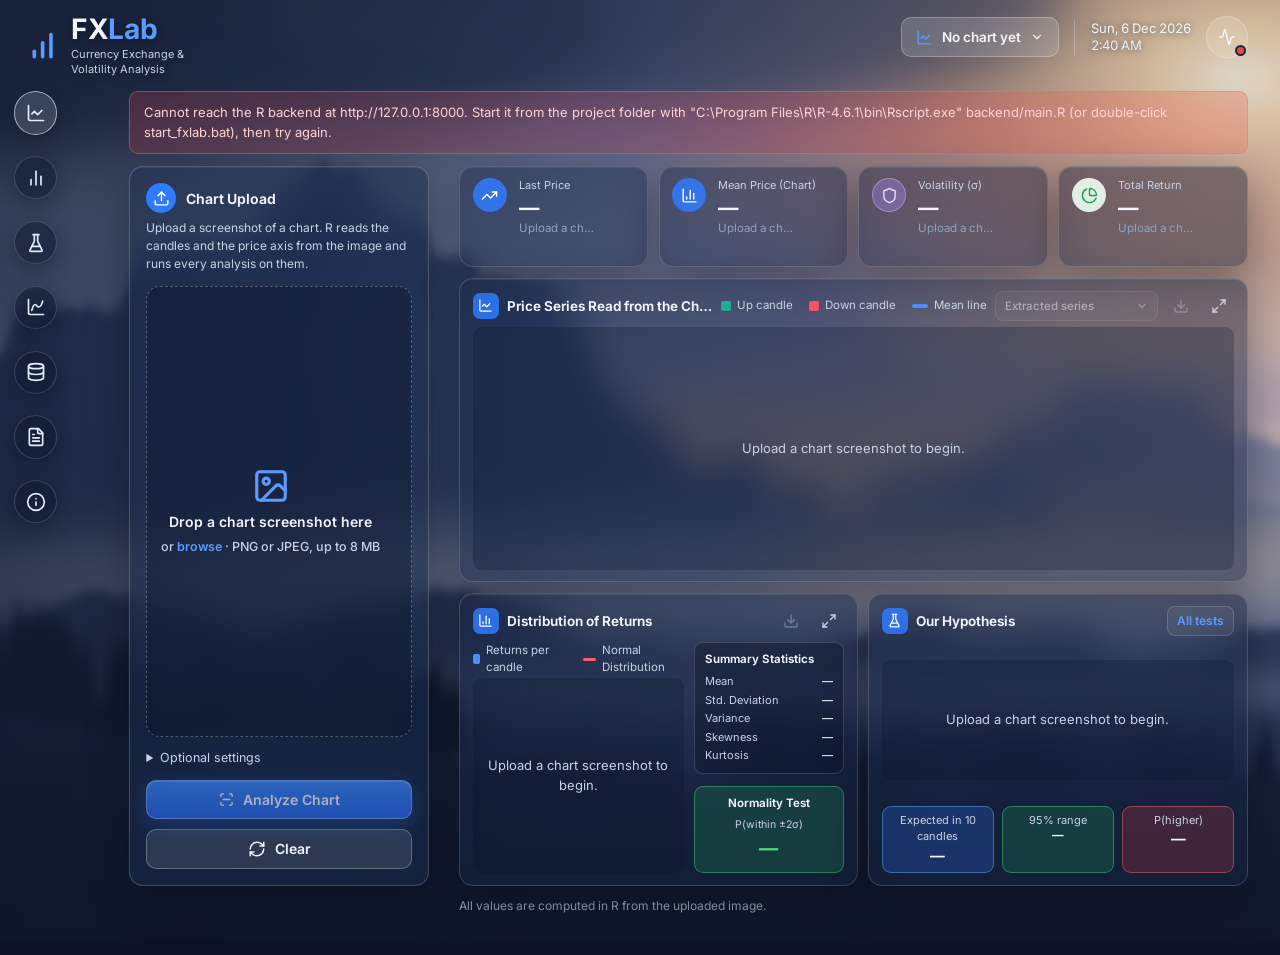
==== commit 67f7fac5: "Add a Report page, remove dashboard title, fix fullscreen and legend parsing - New Report page (rail" ====
--- a/frontend/index.html
+++ b/frontend/index.html
@@ -7,6 +7,7 @@
   <meta name="description" content="FXLab - Currency Exchange Rate and Volatility Analysis Using R: statistics of an uploaded chart screenshot">
   <link rel="preload" href="assets/fonts/inter-latin-wght-normal.woff2" as="font" type="font/woff2" crossorigin>
   <link rel="stylesheet" href="style.css">
+  <link rel="stylesheet" href="report.css">
 </head>
 <body>
   <div class="backdrop-scene" aria-hidden="true"></div>
@@ -15,7 +16,7 @@
   <!-- ===================== TOP BAR ===================== -->
   <header class="topbar">
     <a class="brand" href="#/dashboard" aria-label="FXLab dashboard">
-      <svg class="icon brand-mark" aria-hidden="true"><use href="assets/icons.svg#i-chart-no-axes-column-increasing"/></svg>
+      <svg class="icon brand-mark" aria-hidden="true"><use href="assets/icons.svg?v=3#i-chart-no-axes-column-increasing"/></svg>
       <span class="brand-text">
         <span class="brand-name">FX<span class="accent">Lab</span></span>
         <span class="brand-sub">Currency Exchange &amp;<br>Volatility Analysis</span>
@@ -24,9 +25,9 @@
     <div class="topbar-tools">
       <div class="popover-wrap">
         <button class="pill" type="button" id="pair-button" aria-expanded="false" aria-controls="pair-pop">
-          <svg class="icon pill-icon" aria-hidden="true"><use href="assets/icons.svg#i-chart-line"/></svg>
+          <svg class="icon pill-icon" aria-hidden="true"><use href="assets/icons.svg?v=3#i-chart-line"/></svg>
           <span id="pair-label">No chart yet</span>
-          <svg class="icon icon-sm" aria-hidden="true"><use href="assets/icons.svg#i-chevron-down"/></svg>
+          <svg class="icon icon-sm" aria-hidden="true"><use href="assets/icons.svg?v=3#i-chevron-down"/></svg>
         </button>
         <div class="popover glass" id="pair-pop" hidden>
           <p class="popover-title" id="pair-title">No chart uploaded yet</p>
@@ -42,7 +43,7 @@
       <div class="popover-wrap">
         <button class="avatar" type="button" id="status-button" aria-expanded="false" aria-controls="status-pop"
                 aria-label="R backend status: checking">
-          <svg class="icon" aria-hidden="true"><use href="assets/icons.svg#i-activity"/></svg>
+          <svg class="icon" aria-hidden="true"><use href="assets/icons.svg?v=3#i-activity"/></svg>
           <span class="status-dot" aria-hidden="true"></span>
         </button>
         <div class="popover glass popover-right" id="status-pop" hidden>
@@ -60,27 +61,31 @@
   <!-- ===================== FLOATING NAVIGATION RAIL ===================== -->
   <nav class="rail" id="app-nav" aria-label="Sections">
     <a class="rail-btn" href="#/dashboard" data-view="dashboard">
-      <svg class="icon" aria-hidden="true"><use href="assets/icons.svg#i-chart-line"/></svg>
+      <svg class="icon" aria-hidden="true"><use href="assets/icons.svg?v=3#i-chart-line"/></svg>
       <span class="rail-label">Chart Analysis Dashboard</span>
     </a>
     <a class="rail-btn" href="#/descriptive" data-view="descriptive distributions">
-      <svg class="icon" aria-hidden="true"><use href="assets/icons.svg#i-chart-no-axes-column"/></svg>
+      <svg class="icon" aria-hidden="true"><use href="assets/icons.svg?v=3#i-chart-no-axes-column"/></svg>
       <span class="rail-label">Distribution Analysis</span>
     </a>
     <a class="rail-btn" href="#/hypothesis" data-view="hypothesis">
-      <svg class="icon" aria-hidden="true"><use href="assets/icons.svg#i-flask-conical"/></svg>
+      <svg class="icon" aria-hidden="true"><use href="assets/icons.svg?v=3#i-flask-conical"/></svg>
       <span class="rail-label">Hypothesis Testing</span>
     </a>
     <a class="rail-btn" href="#/regression" data-view="regression">
-      <svg class="icon" aria-hidden="true"><use href="assets/icons.svg#i-chart-spline"/></svg>
+      <svg class="icon" aria-hidden="true"><use href="assets/icons.svg?v=3#i-chart-spline"/></svg>
       <span class="rail-label">Correlation &amp; Regression</span>
     </a>
     <a class="rail-btn" href="#/data" data-view="data">
-      <svg class="icon" aria-hidden="true"><use href="assets/icons.svg#i-database"/></svg>
+      <svg class="icon" aria-hidden="true"><use href="assets/icons.svg?v=3#i-database"/></svg>
       <span class="rail-label">Chart Data</span>
     </a>
+    <a class="rail-btn" href="#/report" data-view="report">
+      <svg class="icon" aria-hidden="true"><use href="assets/icons.svg?v=3#i-file-text"/></svg>
+      <span class="rail-label">Report</span>
+    </a>
     <a class="rail-btn" href="#/about" data-view="about">
-      <svg class="icon" aria-hidden="true"><use href="assets/icons.svg#i-info"/></svg>
+      <svg class="icon" aria-hidden="true"><use href="assets/icons.svg?v=3#i-info"/></svg>
       <span class="rail-label">About Project</span>
     </a>
   </nav>
@@ -96,7 +101,7 @@
       <!-- Chart Upload: the only input of the application (POST /chart/analyze). -->
       <section class="sim-params glass" id="chart-upload" aria-labelledby="upload-title">
         <div class="params-head">
-          <span class="params-icon" aria-hidden="true"><svg class="icon"><use href="assets/icons.svg#i-upload"/></svg></span>
+          <span class="params-icon" aria-hidden="true"><svg class="icon"><use href="assets/icons.svg?v=3#i-upload"/></svg></span>
           <h2 id="upload-title">Chart Upload</h2>
         </div>
         <p class="params-sub">Upload a screenshot of a chart. R reads the candles and the price axis from the image and runs every analysis on them.</p>
@@ -104,7 +109,7 @@
           <label class="dropzone" id="dropzone" for="chart-file">
             <input id="chart-file" name="image" type="file" accept="image/png,image/jpeg" class="sr-only">
             <span class="dropzone-empty">
-              <svg class="icon dropzone-icon" aria-hidden="true"><use href="assets/icons.svg#i-image"/></svg>
+              <svg class="icon dropzone-icon" aria-hidden="true"><use href="assets/icons.svg?v=3#i-image"/></svg>
               <span class="dropzone-title">Drop a chart screenshot here</span>
               <span class="dropzone-hint">or <span class="link">browse</span> · PNG or JPEG, up to 8 MB</span>
             </span>
@@ -139,10 +144,10 @@
           </details>
           <div class="params-actions">
             <button class="btn btn-primary btn-block" type="submit" disabled>
-              <svg class="icon icon-line" aria-hidden="true"><use href="assets/icons.svg#i-scan-line"/></svg><span>Analyze Chart</span>
+              <svg class="icon icon-line" aria-hidden="true"><use href="assets/icons.svg?v=3#i-scan-line"/></svg><span>Analyze Chart</span>
             </button>
             <button class="btn btn-secondary btn-block" type="button" data-action="clear">
-              <svg class="icon" aria-hidden="true"><use href="assets/icons.svg#i-refresh-cw"/></svg><span>Clear</span>
+              <svg class="icon" aria-hidden="true"><use href="assets/icons.svg?v=3#i-refresh-cw"/></svg><span>Clear</span>
             </button>
           </div>
           <div class="params-message" id="upload-message" aria-live="polite"></div>
@@ -151,7 +156,7 @@
 
       <div class="kpis" id="kpis" aria-live="polite">
         <article class="kpi glass" id="kpi-last">
-          <span class="kpi-icon tone-blue" aria-hidden="true"><svg class="icon"><use href="assets/icons.svg#i-trending-up"/></svg></span>
+          <span class="kpi-icon tone-blue" aria-hidden="true"><svg class="icon"><use href="assets/icons.svg?v=3#i-trending-up"/></svg></span>
           <div class="kpi-body">
             <p class="kpi-label">Last Price <span data-kpi="name"></span></p>
             <p class="kpi-value" data-kpi="value">—</p>
@@ -160,7 +165,7 @@
           <svg class="spark" data-kpi="spark" viewBox="0 0 100 32" preserveAspectRatio="none" aria-hidden="true"></svg>
         </article>
         <article class="kpi glass" id="kpi-mean">
-          <span class="kpi-icon tone-blue" aria-hidden="true"><svg class="icon"><use href="assets/icons.svg#i-chart-column"/></svg></span>
+          <span class="kpi-icon tone-blue" aria-hidden="true"><svg class="icon"><use href="assets/icons.svg?v=3#i-chart-column"/></svg></span>
           <div class="kpi-body">
             <p class="kpi-label">Mean Price (Chart)</p>
             <p class="kpi-value" data-kpi="value">—</p>
@@ -169,7 +174,7 @@
           <svg class="spark" data-kpi="spark" viewBox="0 0 100 32" preserveAspectRatio="none" aria-hidden="true"></svg>
         </article>
         <article class="kpi glass" id="kpi-vol">
-          <span class="kpi-icon tone-violet" aria-hidden="true"><svg class="icon"><use href="assets/icons.svg#i-shield"/></svg></span>
+          <span class="kpi-icon tone-violet" aria-hidden="true"><svg class="icon"><use href="assets/icons.svg?v=3#i-shield"/></svg></span>
           <div class="kpi-body">
             <p class="kpi-label">Volatility (σ)</p>
             <p class="kpi-value" data-kpi="value">—</p>
@@ -178,7 +183,7 @@
           <svg class="spark" data-kpi="spark" viewBox="0 0 100 32" preserveAspectRatio="none" aria-hidden="true"></svg>
         </article>
         <article class="kpi glass" id="kpi-return">
-          <span class="kpi-icon tone-green" aria-hidden="true"><svg class="icon"><use href="assets/icons.svg#i-chart-pie"/></svg></span>
+          <span class="kpi-icon tone-green" aria-hidden="true"><svg class="icon"><use href="assets/icons.svg?v=3#i-chart-pie"/></svg></span>
           <div class="kpi-body">
             <p class="kpi-label">Total Return <span data-kpi="period"></span></p>
             <p class="kpi-value" data-kpi="value">—</p>
@@ -190,7 +195,7 @@
 
       <section class="panel glass panel-main" id="panel-series" aria-labelledby="series-title">
         <header class="panel-head">
-          <span class="panel-icon" aria-hidden="true"><svg class="icon"><use href="assets/icons.svg#i-chart-line"/></svg></span>
+          <span class="panel-icon" aria-hidden="true"><svg class="icon"><use href="assets/icons.svg?v=3#i-chart-line"/></svg></span>
           <h2 id="series-title">Price Series Read from the Chart</h2>
           <ul class="legend" aria-label="Legend" id="series-legend">
             <li><span class="swatch swatch-bar swatch-up"></span>Up candle</li>
@@ -203,9 +208,9 @@
             <option value="overlay">Overlay on screenshot</option>
           </select>
           <button class="icon-btn" type="button" data-download="chart-series" aria-label="Download chart as PNG" disabled>
-            <svg class="icon" aria-hidden="true"><use href="assets/icons.svg#i-download"/></svg></button>
+            <svg class="icon" aria-hidden="true"><use href="assets/icons.svg?v=3#i-download"/></svg></button>
           <button class="icon-btn" type="button" data-expand="panel-series" aria-label="Expand chart to full screen">
-            <svg class="icon" aria-hidden="true"><use href="assets/icons.svg#i-maximize-2"/></svg></button>
+            <svg class="icon" aria-hidden="true"><use href="assets/icons.svg?v=3#i-maximize-2"/></svg></button>
         </header>
         <div class="panel-chart">
           <canvas id="chart-series" role="img" aria-label="Prices read from the uploaded chart"></canvas>
@@ -220,12 +225,12 @@
       <div class="lower">
         <section class="panel glass panel-dist" id="panel-dist" aria-labelledby="dist-title">
           <header class="panel-head">
-            <span class="panel-icon" aria-hidden="true"><svg class="icon"><use href="assets/icons.svg#i-chart-column"/></svg></span>
+            <span class="panel-icon" aria-hidden="true"><svg class="icon"><use href="assets/icons.svg?v=3#i-chart-column"/></svg></span>
             <h2 id="dist-title">Distribution of Returns</h2>
             <button class="icon-btn" type="button" data-download="chart-dist" aria-label="Download chart as PNG" disabled>
-              <svg class="icon" aria-hidden="true"><use href="assets/icons.svg#i-download"/></svg></button>
+              <svg class="icon" aria-hidden="true"><use href="assets/icons.svg?v=3#i-download"/></svg></button>
             <button class="icon-btn" type="button" data-expand="panel-dist" aria-label="Expand panel to full screen">
-              <svg class="icon" aria-hidden="true"><use href="assets/icons.svg#i-maximize-2"/></svg></button>
+              <svg class="icon" aria-hidden="true"><use href="assets/icons.svg?v=3#i-maximize-2"/></svg></button>
           </header>
           <div class="dist-body">
             <div class="dist-chart">
@@ -261,7 +266,7 @@
 
         <section class="panel glass panel-mc panel-outlook" id="panel-outlook" aria-labelledby="outlook-title">
           <header class="panel-head">
-            <span class="panel-icon" aria-hidden="true"><svg class="icon"><use href="assets/icons.svg#i-flask-conical"/></svg></span>
+            <span class="panel-icon" aria-hidden="true"><svg class="icon"><use href="assets/icons.svg?v=3#i-flask-conical"/></svg></span>
             <h2 id="outlook-title">Our Hypothesis</h2>
             <a class="chip-link" href="#/hypothesis">All tests</a>
           </header>
@@ -339,6 +344,23 @@
           extracted points follow the original chart.</p>
       </header>
       <div class="results" id="data-results" aria-live="polite"></div>
+    </section>
+
+    <!-- ===================== REPORT ===================== -->
+    <section class="view" id="view-report" data-title="Report" hidden>
+      <header class="page-head no-print">
+        <p class="eyebrow">Document · Report</p>
+        <h1 class="page-title">Analysis <span class="accent">Report</span></h1>
+        <p class="page-sub">The whole analysis of the uploaded chart as one document. Download it as a file you can open in any
+          browser (charts and screenshot included), or print it / save it as PDF.</p>
+        <div class="report-actions">
+          <button class="btn btn-primary" type="button" id="report-download" disabled>
+            <svg class="icon icon-line" aria-hidden="true"><use href="assets/icons.svg?v=3#i-download"/></svg><span>Download report</span></button>
+          <button class="btn btn-secondary" type="button" id="report-print" disabled>Print / Save as PDF</button>
+        </div>
+        <div id="report-message" aria-live="polite"></div>
+      </header>
+      <div class="results" id="report-results" aria-live="polite"></div>
     </section>
 
     <!-- ===================== ABOUT ===================== -->
@@ -415,6 +437,7 @@
   <script src="js/sections/hypothesis.js"></script>
   <script src="js/sections/regression.js"></script>
   <script src="js/sections/chart-data.js"></script>
+  <script src="js/sections/report.js"></script>
   <script src="js/app.js"></script>
 </body>
 </html>
--- a/frontend/style.css
+++ b/frontend/style.css
@@ -417,6 +417,9 @@
 .icon-btn .icon { width: 16px; height: 16px; }
 
 .panel-chart { position: relative; height: clamp(150px, 19vh, 260px); }
+/* The canvas never sizes its container: the panel layout alone decides the chart size, so a chart
+   that was enlarged in full screen shrinks back when full screen ends (Chart.js resizes to the box). */
+.panel-chart > canvas { position: absolute; left: 0; top: 0; }
 .panel-main .panel-chart { height: clamp(150px, 17.5vh, 300px); }
 /* Without a title block above it, the dashboard's price chart uses the freed height. */
 .view-dashboard .panel-main .panel-chart { height: clamp(180px, 27vh, 460px); }
@@ -644,6 +647,17 @@
   border-radius: var(--radius-sm); -webkit-backdrop-filter: var(--glass-blur); backdrop-filter: var(--glass-blur); }
 .list-plain { margin: 0 0 12px; padding-left: 20px; color: var(--text-2); font-size: 13px; }
 .subhead { margin: 20px 0 10px; font-size: 15px; }
+
+.report-actions { display: flex; flex-wrap: wrap; gap: 10px; margin-top: 12px; }
+.report-actions .btn[disabled] { cursor: not-allowed; }
+.btn-primary .icon-line { fill: none; stroke: currentColor; }
+
+/* Printing the report page: only the report itself */
+@media print {
+  .backdrop-scene, .topbar, .rail, .no-print, .skip-link, #global-banner { display: none !important; }
+  body, .workspace { background: #fff !important; padding: 0 !important; min-height: 0; }
+  .results { opacity: 1 !important; }
+}
 
 /* ---- 12. Responsive ---------------------------------------------------------------- */
 /* Below 1200px the Chart Upload panel sits in the page flow (under the title). */
--- a/frontend/report.css
+++ b/frontend/report.css
@@ -0,0 +1,46 @@
+/* report.css - styles of the Report page AND of the downloaded report file (the file embeds this
+   stylesheet, so everything the report needs is defined here and uses its own rp-* classes). */
+.report {
+  --rp-bg: #101a32; --rp-panel: #16223f; --rp-line: rgba(255, 255, 255, 0.14); --rp-text: #f1f5fc; --rp-muted: #aab6d0;
+  --rp-accent: #5b9bff; --rp-good: #4ade80; --rp-bad: #ff7a85;
+  font-family: Inter, system-ui, -apple-system, "Segoe UI", Roboto, sans-serif; font-size: 14px; line-height: 1.55;
+  color: var(--rp-text); background: var(--rp-bg); border: 1px solid var(--rp-line); border-radius: 14px;
+  padding: clamp(16px, 3vw, 40px); width: 100%; box-sizing: border-box;
+}
+.report * { box-sizing: border-box; }
+.rp-cover { padding-bottom: 18px; margin-bottom: 22px; border-bottom: 2px solid var(--rp-accent); }
+.rp-kicker { margin: 0 0 6px; font-size: 12px; font-weight: 600; letter-spacing: 0.22em; text-transform: uppercase; color: var(--rp-accent); }
+.report h1 { margin: 0 0 6px; font-size: clamp(24px, 3vw, 32px); line-height: 1.2; }
+.report h2 { margin: 30px 0 10px; padding-bottom: 6px; font-size: 19px; border-bottom: 1px solid var(--rp-line); }
+.report h3 { margin: 18px 0 6px; font-size: 15px; }
+.report p { margin: 0 0 10px; }
+.rp-muted { color: var(--rp-muted); font-size: 12.5px; }
+.rp-formula { margin: 0 0 10px; padding: 8px 12px; border-radius: 8px; background: rgba(255, 255, 255, 0.06); border: 1px solid var(--rp-line);
+  font-family: ui-monospace, "Cascadia Mono", Consolas, monospace; font-size: 12.5px; white-space: pre-wrap; }
+.rp-verdict { margin: 14px 0; padding: 14px 16px; border-radius: 10px; border: 1px solid var(--rp-line); border-left: 6px solid var(--rp-accent); background: var(--rp-panel); }
+.rp-verdict strong { display: block; font-size: 17px; }
+.rp-verdict.is-up { border-left-color: var(--rp-good); } .rp-verdict.is-down { border-left-color: var(--rp-bad); }
+.rp-grid { display: grid; grid-template-columns: repeat(auto-fit, minmax(170px, 1fr)); gap: 10px; margin: 10px 0 14px; }
+.rp-stat { padding: 10px 12px; border-radius: 10px; background: var(--rp-panel); border: 1px solid var(--rp-line); }
+.rp-stat span { display: block; font-size: 11.5px; color: var(--rp-muted); }
+.rp-stat b { display: block; font-size: 18px; font-variant-numeric: tabular-nums; }
+.report table { width: 100%; border-collapse: collapse; margin: 6px 0 14px; font-size: 13px; }
+.report caption { text-align: left; font-weight: 650; padding: 4px 0 6px; }
+.report th, .report td { padding: 5px 9px; text-align: left; vertical-align: top; border-top: 1px solid var(--rp-line); }
+.report th { background: rgba(255, 255, 255, 0.07); font-weight: 600; }
+.report td.num, .report th.num { text-align: right; font-variant-numeric: tabular-nums; white-space: nowrap; }
+.report .reject { color: var(--rp-bad); font-weight: 600; } .report .keep { color: var(--rp-good); font-weight: 600; }
+.rp-chart { position: relative; height: 270px; margin: 8px 0 14px; padding: 8px; border-radius: 10px; background: var(--rp-panel); border: 1px solid var(--rp-line); }
+.rp-chart canvas { position: absolute; left: 8px; top: 8px; }
+.rp-img, .rp-shot { display: block; width: 100%; height: auto; margin: 8px 0 14px; border-radius: 10px; border: 1px solid var(--rp-line); }
+.rp-shot { background: #0b1224; }
+.report ul, .report ol { margin: 0 0 12px; padding-left: 22px; }
+.rp-foot { margin-top: 30px; padding-top: 12px; border-top: 1px solid var(--rp-line); }
+.rp-test { page-break-inside: avoid; margin-bottom: 6px; }
+
+@media print {
+  .report { --rp-bg: #fff; --rp-panel: #f3f6fb; --rp-line: #c9d2e3; --rp-text: #111827; --rp-muted: #4b5563; --rp-accent: #1d4ed8;
+    --rp-good: #15803d; --rp-bad: #b91c1c; border: 0; max-width: none; padding: 0; }
+  .rp-img, .rp-shot { break-inside: avoid; }
+  .report h2 { break-after: avoid; }
+}
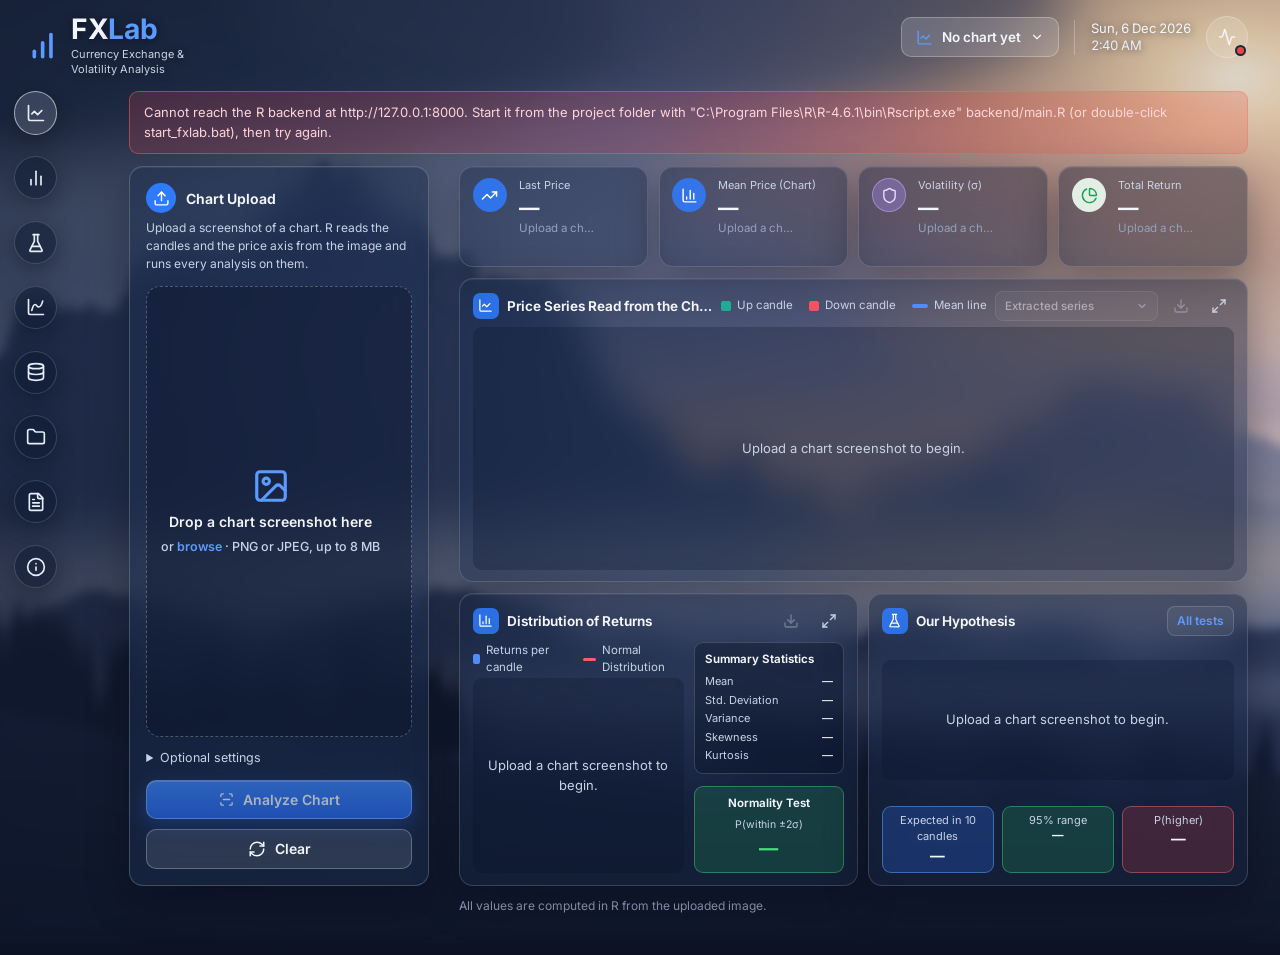
==== commit bdb62a6d: "Add a Storage library and fix the dropzone preview after a reload - New Storage page (rail icon, #/s" ====
--- a/frontend/index.html
+++ b/frontend/index.html
@@ -79,6 +79,10 @@
     <a class="rail-btn" href="#/data" data-view="data">
       <svg class="icon" aria-hidden="true"><use href="assets/icons.svg?v=3#i-database"/></svg>
       <span class="rail-label">Chart Data</span>
+    </a>
+    <a class="rail-btn" href="#/storage" data-view="storage">
+      <svg class="icon" aria-hidden="true"><use href="assets/icons.svg?v=3#i-folder"/></svg>
+      <span class="rail-label">Storage</span>
     </a>
     <a class="rail-btn" href="#/report" data-view="report">
       <svg class="icon" aria-hidden="true"><use href="assets/icons.svg?v=3#i-file-text"/></svg>
@@ -346,6 +350,17 @@
       <div class="results" id="data-results" aria-live="polite"></div>
     </section>
 
+    <!-- ===================== STORAGE ===================== -->
+    <section class="view" id="view-storage" data-title="Storage" hidden>
+      <header class="page-head">
+        <p class="eyebrow">Library · Storage</p>
+        <h1 class="page-title">Chart <span class="accent">Storage</span></h1>
+        <p class="page-sub">Every chart you upload is saved here automatically, with its full report, so you can come back to
+          it without uploading it again.</p>
+      </header>
+      <div class="results" id="storage-results" aria-live="polite"></div>
+    </section>
+
     <!-- ===================== REPORT ===================== -->
     <section class="view" id="view-report" data-title="Report" hidden>
       <header class="page-head no-print">
@@ -437,6 +452,7 @@
   <script src="js/sections/hypothesis.js"></script>
   <script src="js/sections/regression.js"></script>
   <script src="js/sections/chart-data.js"></script>
+  <script src="js/sections/storage.js"></script>
   <script src="js/sections/report.js"></script>
   <script src="js/app.js"></script>
 </body>
--- a/frontend/style.css
+++ b/frontend/style.css
@@ -522,6 +522,29 @@
 .test-card .chart-note { color: var(--text-2); font-size: 12px; margin: 0 0 8px; }
 .chart-box-sm { height: 170px; margin-top: auto; }
 .outlook-panel { margin-top: 18px; padding: 16px; }
+
+/* A small pill version of the verdict colours (.verdict-up/down/sideways above), for the Storage gallery. */
+.verdict-chip { display: inline-flex; align-items: center; padding: 3px 9px; border-radius: 999px; border: 1px solid;
+  font-size: 10.5px; font-weight: 650; text-transform: uppercase; letter-spacing: 0.03em; color: var(--text); white-space: nowrap; }
+
+/* ---- Storage page: a gallery of every chart you have uploaded ------------------------------ */
+.storage-toolbar { display: flex; align-items: center; justify-content: space-between; gap: 12px; margin-bottom: 14px; }
+.storage-count { color: var(--text-2); font-size: 13px; }
+.storage-grid { display: grid; grid-template-columns: repeat(auto-fill, minmax(260px, 1fr)); gap: 14px; }
+.storage-card { display: flex; flex-direction: column; min-width: 0; background: var(--glass); border: 1px solid var(--glass-border);
+  border-radius: var(--radius); overflow: hidden; -webkit-backdrop-filter: var(--glass-blur); backdrop-filter: var(--glass-blur); }
+.storage-thumb { position: relative; height: 140px; background: rgba(8, 15, 32, 0.55); }
+.storage-thumb img { width: 100%; height: 100%; object-fit: cover; display: block; }
+.storage-body { padding: 12px 14px 2px; flex: 1; min-width: 0; }
+.storage-name { margin: 0 0 3px; font-weight: 650; font-size: 13.5px; white-space: nowrap; overflow: hidden; text-overflow: ellipsis; }
+.storage-meta { margin: 0 0 9px; font-size: 11.5px; color: var(--text-2); }
+.storage-stats { display: flex; align-items: center; flex-wrap: wrap; gap: 7px; margin-bottom: 4px; }
+.storage-price { font-weight: 650; font-size: 13px; font-variant-numeric: tabular-nums; }
+.storage-change { font-size: 12px; font-weight: 600; }
+.storage-change.is-up { color: var(--good); }
+.storage-change.is-down { color: var(--bad); }
+.storage-actions { display: flex; align-items: center; gap: 6px; padding: 10px 14px 14px; }
+.storage-actions .btn-small { flex: 1; }
 .insight-lists .subhead:first-child { margin-top: 0; }
 
 .page-head { margin-bottom: clamp(14px, 2vh, 22px); max-width: 980px; }
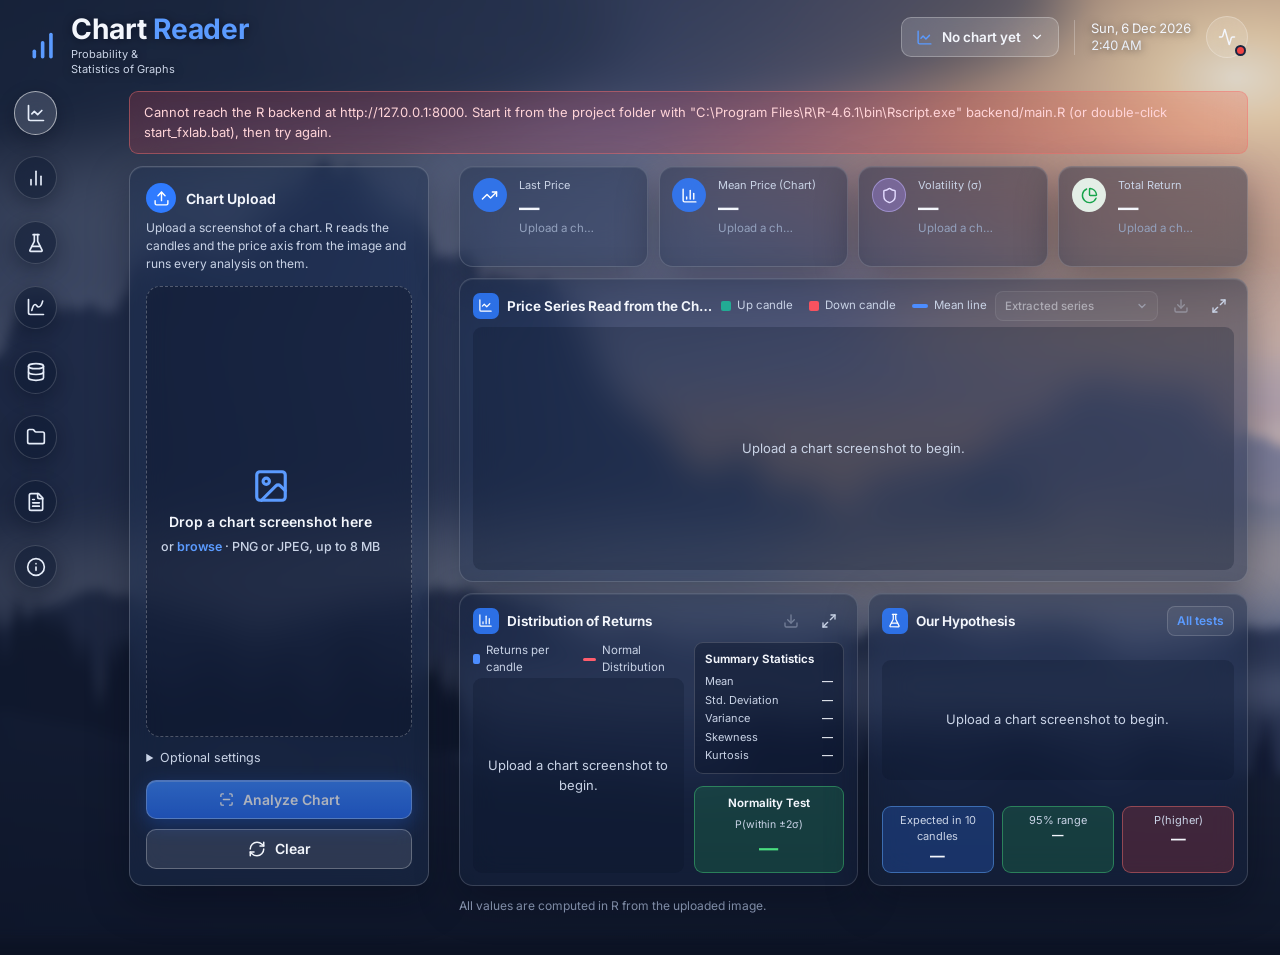
==== commit f1991530: "Rebrand to Chart Reader; add a 3D splash page and team credits - Renamed the app's display name from" ====
--- a/frontend/index.html
+++ b/frontend/index.html
@@ -3,8 +3,8 @@
 <head>
   <meta charset="utf-8">
   <meta name="viewport" content="width=device-width, initial-scale=1">
-  <title>FXLab · Chart Analysis</title>
-  <meta name="description" content="FXLab - Currency Exchange Rate and Volatility Analysis Using R: statistics of an uploaded chart screenshot">
+  <title>Chart Reader · Dashboard</title>
+  <meta name="description" content="Chart Reader - Probability &amp; Statistics of Uploaded Graphs Using R: reads the prices from a chart screenshot and applies the syllabus to them">
   <link rel="preload" href="assets/fonts/inter-latin-wght-normal.woff2" as="font" type="font/woff2" crossorigin>
   <link rel="stylesheet" href="style.css">
   <link rel="stylesheet" href="report.css">
@@ -15,11 +15,11 @@
 
   <!-- ===================== TOP BAR ===================== -->
   <header class="topbar">
-    <a class="brand" href="#/dashboard" aria-label="FXLab dashboard">
+    <a class="brand" href="#/dashboard" aria-label="Chart Reader dashboard">
       <svg class="icon brand-mark" aria-hidden="true"><use href="assets/icons.svg?v=3#i-chart-no-axes-column-increasing"/></svg>
       <span class="brand-text">
-        <span class="brand-name">FX<span class="accent">Lab</span></span>
-        <span class="brand-sub">Currency Exchange &amp;<br>Volatility Analysis</span>
+        <span class="brand-name">Chart <span class="accent">Reader</span></span>
+        <span class="brand-sub">Probability &amp;<br>Statistics of Graphs</span>
       </span>
     </a>
     <div class="topbar-tools">
@@ -381,11 +381,12 @@
     <!-- ===================== ABOUT ===================== -->
     <section class="view prose" id="view-about" data-title="About Project" hidden>
       <header class="page-head">
-        <p class="eyebrow">About · FXLab</p>
+        <p class="eyebrow">About · Chart Reader</p>
         <h1 class="page-title">About the <span class="accent">Project</span></h1>
-        <p class="page-sub">FXLab is a Probability and Statistics project that studies how prices on a chart move, how
-          volatile they are, and how probability models can describe where they may go next. Upload a screenshot of any chart
-          (for example USD/INR, Nifty 50 or Bitcoin from TradingView) and every syllabus topic is applied to it.</p>
+        <p class="page-sub">Chart Reader is a Probability and Statistics project: a graph reader. Upload a screenshot of any
+          price chart (for example USD/INR, Nifty 50 or Bitcoin from TradingView); R reads the prices off the graph and applies
+          the whole syllabus to them: descriptive statistics, probability and distributions, testing of hypothesis, and
+          correlation and regression.</p>
       </header>
       <div class="about-grid">
         <div class="panel glass">
@@ -433,7 +434,85 @@
         <div class="panel glass">
           <h2>Credits</h2>
           <p>Statistics: R and Plumber. Text recognition: Tesseract OCR (Apache-2.0) via the tesseract R package. Charts:
-            Chart.js (MIT). Icons: Lucide (ISC). Font: Inter (SIL Open Font Licence). Background: original generated artwork.</p>
+            Chart.js (MIT). 3D splash page: Three.js (MIT). Icons: Lucide (ISC). Font: Inter (SIL Open Font Licence). Background: original generated artwork.</p>
+        </div>
+        <div class="panel glass about-team">
+          <h2>Team</h2>
+          <p>Made by students of STME, B.Tech CSE (Data Science), 2nd year, Batch A1.
+            <a href="splash.html">Open the 3D splash page</a></p>
+          <div class="team-grid">
+            <article class="team-card glass m1">
+              <svg class="team-chart" viewBox="0 0 160 60" aria-hidden="true">
+                <path class="team-area" d="M0 53.8 L8 53.5 L16 52.8 L24 51.2 L32 48.3 L40 43.5 L48 36.7 L56 28.5 L64 20.4 L72 14.3 L80 12.0 L88 14.3 L96 20.4 L104 28.5 L112 36.7 L120 43.5 L128 48.3 L136 51.2 L144 52.8 L152 53.5 L160 53.8 L160 58 L0 58 Z"/>
+                <path class="team-line" pathLength="1" d="M0 53.8 L8 53.5 L16 52.8 L24 51.2 L32 48.3 L40 43.5 L48 36.7 L56 28.5 L64 20.4 L72 14.3 L80 12.0 L88 14.3 L96 20.4 L104 28.5 L112 36.7 L120 43.5 L128 48.3 L136 51.2 L144 52.8 L152 53.5 L160 53.8"/>
+                <line class="team-mean" x1="80" y1="8" x2="80" y2="58"/>
+              </svg>
+              <div class="team-avatar">
+                <svg class="team-ring" viewBox="0 0 64 64" aria-hidden="true">
+                  <circle class="ring-seg s1" cx="32" cy="32" r="28" pathLength="100"/>
+                  <circle class="ring-seg s2" cx="32" cy="32" r="28" pathLength="100"/>
+                  <circle class="ring-seg s3" cx="32" cy="32" r="28" pathLength="100"/>
+                </svg>
+                <span>CS</span>
+              </div>
+              <p class="team-index">Team member 1</p>
+              <h3 class="team-name">Chirag Seervi</h3>
+              <p class="team-meta">STME · B.Tech CSE (DS) · Batch A1</p>
+              <span class="team-glare" aria-hidden="true"></span>
+            </article>
+            <article class="team-card glass m2">
+              <svg class="team-chart" viewBox="0 0 160 60" aria-hidden="true">
+                <g class="team-candles">
+                  <line x1="10" y1="34" x2="10" y2="52"/><rect class="up" x="6" y="38" width="8" height="10"/>
+                  <line x1="27" y1="30" x2="27" y2="46"/><rect class="up" x="23" y="32" width="8" height="10"/>
+                  <line x1="44" y1="26" x2="44" y2="44"/><rect class="down" x="40" y="30" width="8" height="8"/>
+                  <line x1="61" y1="20" x2="61" y2="40"/><rect class="up" x="57" y="24" width="8" height="12"/>
+                  <line x1="78" y1="16" x2="78" y2="34"/><rect class="up" x="74" y="18" width="8" height="10"/>
+                  <line x1="95" y1="18" x2="95" y2="38"/><rect class="down" x="91" y="20" width="8" height="12"/>
+                  <line x1="112" y1="14" x2="112" y2="32"/><rect class="up" x="108" y="16" width="8" height="12"/>
+                  <line x1="129" y1="8" x2="129" y2="26"/><rect class="up" x="125" y="10" width="8" height="10"/>
+                  <line x1="146" y1="10" x2="146" y2="28"/><rect class="down" x="142" y="12" width="8" height="9"/>
+                </g>
+                <line class="team-mean" x1="0" y1="30" x2="160" y2="30"/>
+              </svg>
+              <div class="team-avatar">
+                <svg class="team-ring" viewBox="0 0 64 64" aria-hidden="true">
+                  <circle class="ring-seg s1" cx="32" cy="32" r="28" pathLength="100"/>
+                  <circle class="ring-seg s2" cx="32" cy="32" r="28" pathLength="100"/>
+                  <circle class="ring-seg s3" cx="32" cy="32" r="28" pathLength="100"/>
+                </svg>
+                <span>AS</span>
+              </div>
+              <p class="team-index">Team member 2</p>
+              <h3 class="team-name">Ayushman Singh</h3>
+              <p class="team-meta">STME · B.Tech CSE (DS) · Batch A1</p>
+              <span class="team-glare" aria-hidden="true"></span>
+            </article>
+            <article class="team-card glass m3">
+              <svg class="team-chart" viewBox="0 0 160 60" aria-hidden="true">
+                <line class="team-line team-reg" pathLength="1" x1="4" y1="52" x2="156" y2="10"/>
+                <g class="team-dots">
+                  <circle cx="12" cy="46" r="3"/><circle cx="22" cy="52" r="3"/><circle cx="32" cy="40" r="3"/>
+                  <circle cx="44" cy="44" r="3"/><circle cx="54" cy="34" r="3"/><circle cx="64" cy="40" r="3"/>
+                  <circle cx="76" cy="30" r="3"/><circle cx="86" cy="36" r="3"/><circle cx="98" cy="24" r="3"/>
+                  <circle cx="108" cy="28" r="3"/><circle cx="120" cy="18" r="3"/><circle cx="132" cy="24" r="3"/>
+                  <circle cx="142" cy="12" r="3"/><circle cx="152" cy="16" r="3"/>
+                </g>
+              </svg>
+              <div class="team-avatar">
+                <svg class="team-ring" viewBox="0 0 64 64" aria-hidden="true">
+                  <circle class="ring-seg s1" cx="32" cy="32" r="28" pathLength="100"/>
+                  <circle class="ring-seg s2" cx="32" cy="32" r="28" pathLength="100"/>
+                  <circle class="ring-seg s3" cx="32" cy="32" r="28" pathLength="100"/>
+                </svg>
+                <span>AD</span>
+              </div>
+              <p class="team-index">Team member 3</p>
+              <h3 class="team-name">Ayush Dubey</h3>
+              <p class="team-meta">STME · B.Tech CSE (DS) · Batch A1</p>
+              <span class="team-glare" aria-hidden="true"></span>
+            </article>
+          </div>
         </div>
       </div>
     </section>
--- a/frontend/style.css
+++ b/frontend/style.css
@@ -1,5 +1,5 @@
 /* =============================================================================
-   FXLab - "glass over mountains" theme, recreating the reference design
+   Chart Reader - "glass over mountains" theme, recreating the reference design
    (frontend/assets/fxlab-reference.png).
    Structure: 1 tokens · 2 base · 3 background · 4 top bar · 5 rail · 6 simulation parameters
    · 7 workspace & hero · 8 KPI cards · 9 panels & charts · 10 analysis pages
@@ -561,6 +561,53 @@
 .prose p { color: var(--text-2); }
 .about-grid { display: grid; grid-template-columns: repeat(auto-fit, minmax(340px, 1fr)); gap: 14px; }
 .about-grid .panel { margin: 0; }
+.about-grid .about-team { grid-column: 1 / -1; }
+
+/* Team cards (About page and splash.html). Each avatar ring is a three-segment donut: one
+   segment per team member, this member's segment highlighted. */
+.team-batch { display: flex; flex-wrap: wrap; gap: 8px; margin: 10px 0 0; }
+.team-tag { display: inline-flex; align-items: center; height: 28px; padding: 0 12px; border-radius: 999px;
+  font-size: 12.5px; font-weight: 600; color: var(--text-2); background: rgba(255, 255, 255, 0.08); border: 1px solid var(--glass-border); }
+.team-tag-accent { color: #fff; background: var(--accent-soft); border-color: rgba(91, 155, 255, 0.55); }
+.team-grid { display: grid; grid-template-columns: repeat(auto-fit, minmax(230px, 1fr)); gap: 16px; perspective: 1100px; }
+.team-card {
+  position: relative; overflow: hidden; margin: 0; padding: 16px 20px 22px; text-align: center;
+  transform: rotateX(var(--rx, 0deg)) rotateY(var(--ry, 0deg)); transform-style: preserve-3d;
+  transition: transform 0.35s ease, box-shadow 0.35s ease, border-color 0.35s ease;
+}
+.team-card:hover { border-color: rgba(91, 155, 255, 0.5);
+  box-shadow: var(--shadow), 0 22px 50px rgba(36, 104, 240, 0.28); }
+.team-chart { display: block; width: 100%; height: 62px; margin-bottom: -10px; overflow: visible; }
+.team-area { fill: var(--series-1-softer); }
+.team-line { fill: none; stroke: var(--series-1); stroke-width: 2.2; stroke-linecap: round; stroke-linejoin: round;
+  stroke-dasharray: 1; stroke-dashoffset: 0; transition: stroke-dashoffset 1.6s ease 0.25s; }
+.team-reg { stroke: var(--warn); }
+.team-mean { stroke: var(--series-2); stroke-width: 1.4; stroke-dasharray: 4 4; }
+.team-candles line { stroke: rgba(255, 255, 255, 0.55); stroke-width: 1.4; }
+.team-candles rect { rx: 1.5; }
+.team-candles .up { fill: var(--good); }
+.team-candles .down { fill: var(--bad); }
+.team-dots circle { fill: var(--violet); }
+.team-avatar { position: relative; display: grid; place-items: center; width: 86px; height: 86px; margin: 0 auto 10px;
+  transform: translateZ(28px); }
+.team-avatar > span { display: grid; place-items: center; width: 62px; height: 62px; border-radius: 50%;
+  font-size: 20px; font-weight: 700; letter-spacing: 0.02em; color: #fff;
+  background: linear-gradient(145deg, #3a86ff, #7c5cff); box-shadow: 0 8px 24px rgba(36, 104, 240, 0.45), inset 0 1px 0 rgba(255, 255, 255, 0.3); }
+.team-ring { position: absolute; inset: 0; width: 100%; height: 100%; transform: rotate(-90deg); }
+.ring-seg { fill: none; stroke: rgba(255, 255, 255, 0.2); stroke-width: 4; stroke-linecap: round;
+  stroke-dasharray: 27.3 72.7; transition: stroke-dasharray 1.1s ease 0.3s; }
+.ring-seg.s2 { stroke-dashoffset: -33.333; }
+.ring-seg.s3 { stroke-dashoffset: -66.667; }
+.m1 .s1 { stroke: var(--series-1); } .m2 .s2 { stroke: var(--good); } .m3 .s3 { stroke: var(--violet); }
+.team-index { margin: 0; font-size: 11px; font-weight: 600; letter-spacing: 0.14em; text-transform: uppercase; color: var(--eyebrow); }
+.team-name { margin: 4px 0; font-size: 20px; font-weight: 700; letter-spacing: -0.01em; color: var(--text); }
+.team-meta { margin: 0; font-size: 12.5px; color: var(--muted); }
+.team-glare { position: absolute; inset: 0; pointer-events: none; opacity: 0; transition: opacity 0.35s ease;
+  background: radial-gradient(circle at var(--gx, 50%) var(--gy, 0%), rgba(255, 255, 255, 0.16), transparent 58%); }
+.team-card:hover .team-glare { opacity: 1; }
+/* Before a card scrolls into view on the splash page its charts are undrawn. */
+.reveal:not(.is-in) .team-line { stroke-dashoffset: 1; }
+.reveal:not(.is-in) .ring-seg { stroke-dasharray: 0 100; }
 
 /* ---- 11. Shared components: forms, buttons, results ---------------------------------- */
 .form-grid { display: grid; grid-template-columns: repeat(auto-fill, minmax(200px, 1fr)); gap: 12px 16px; align-items: start; }
